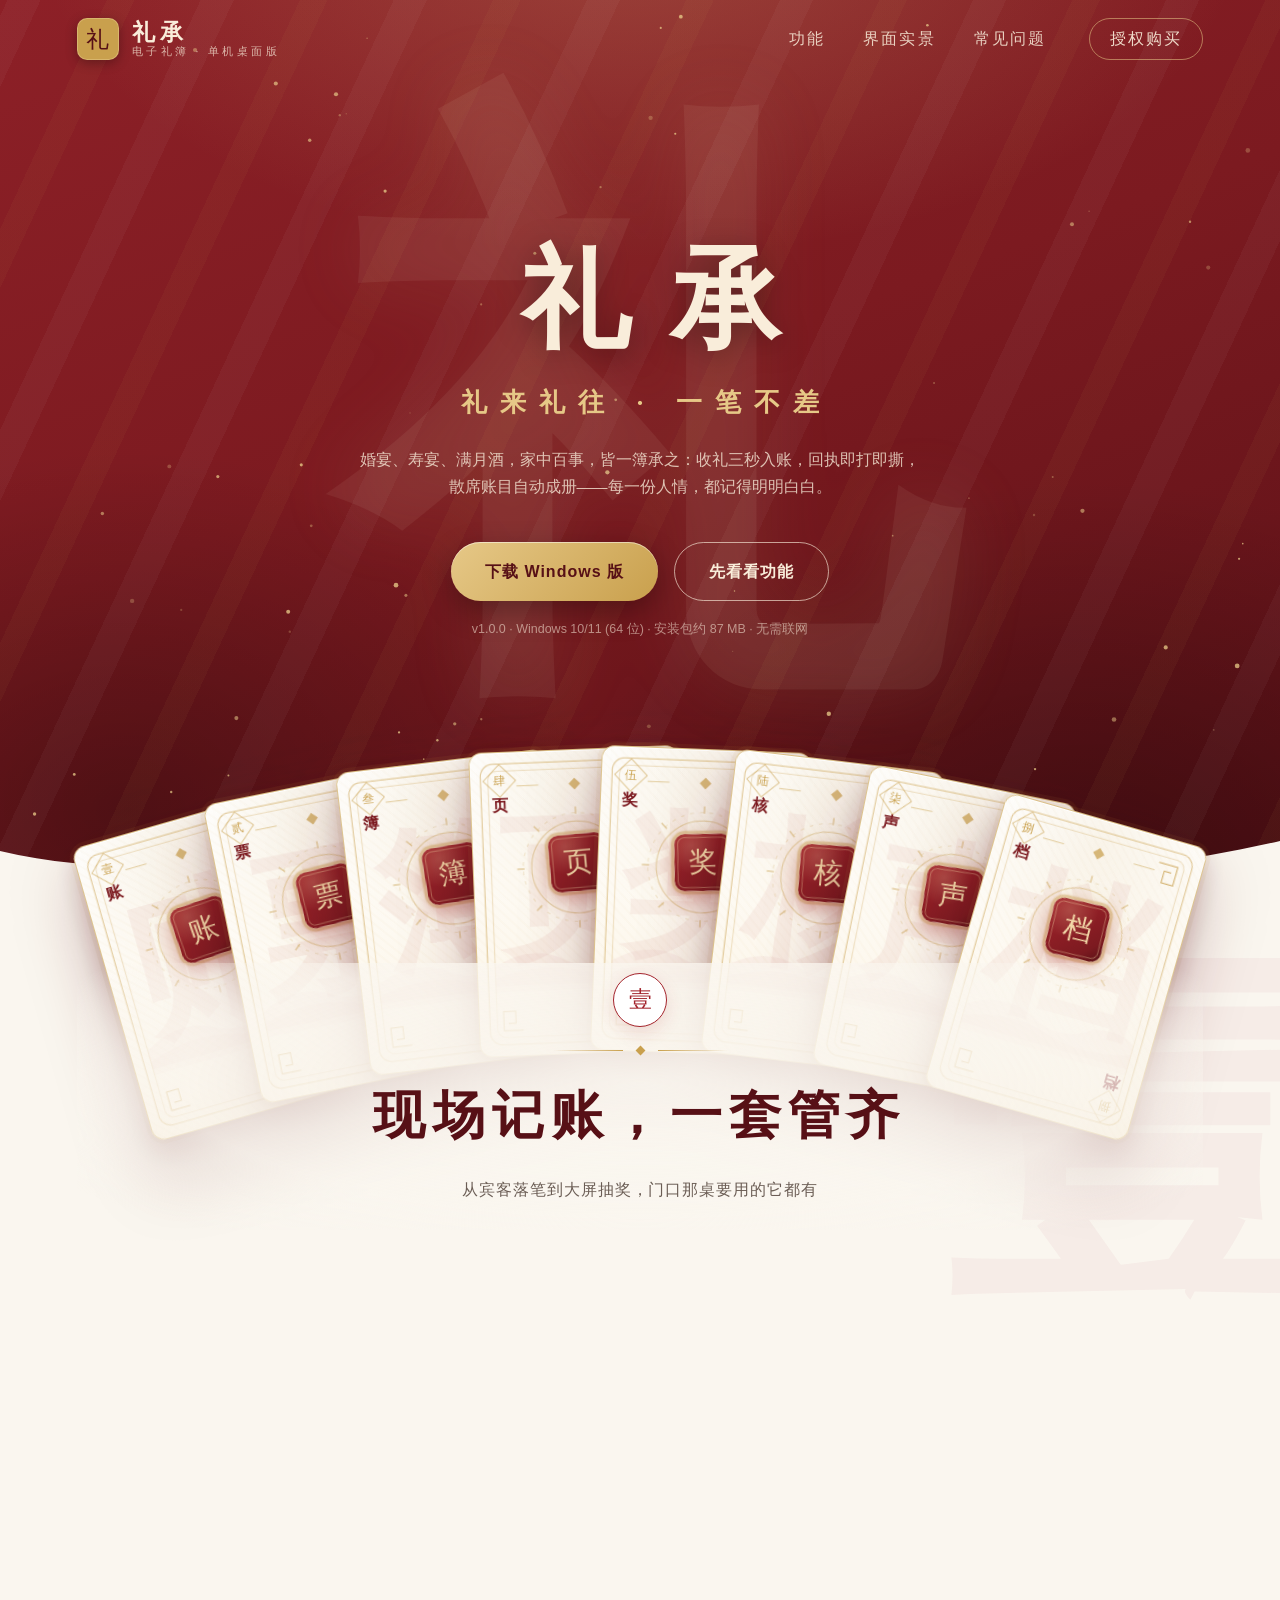
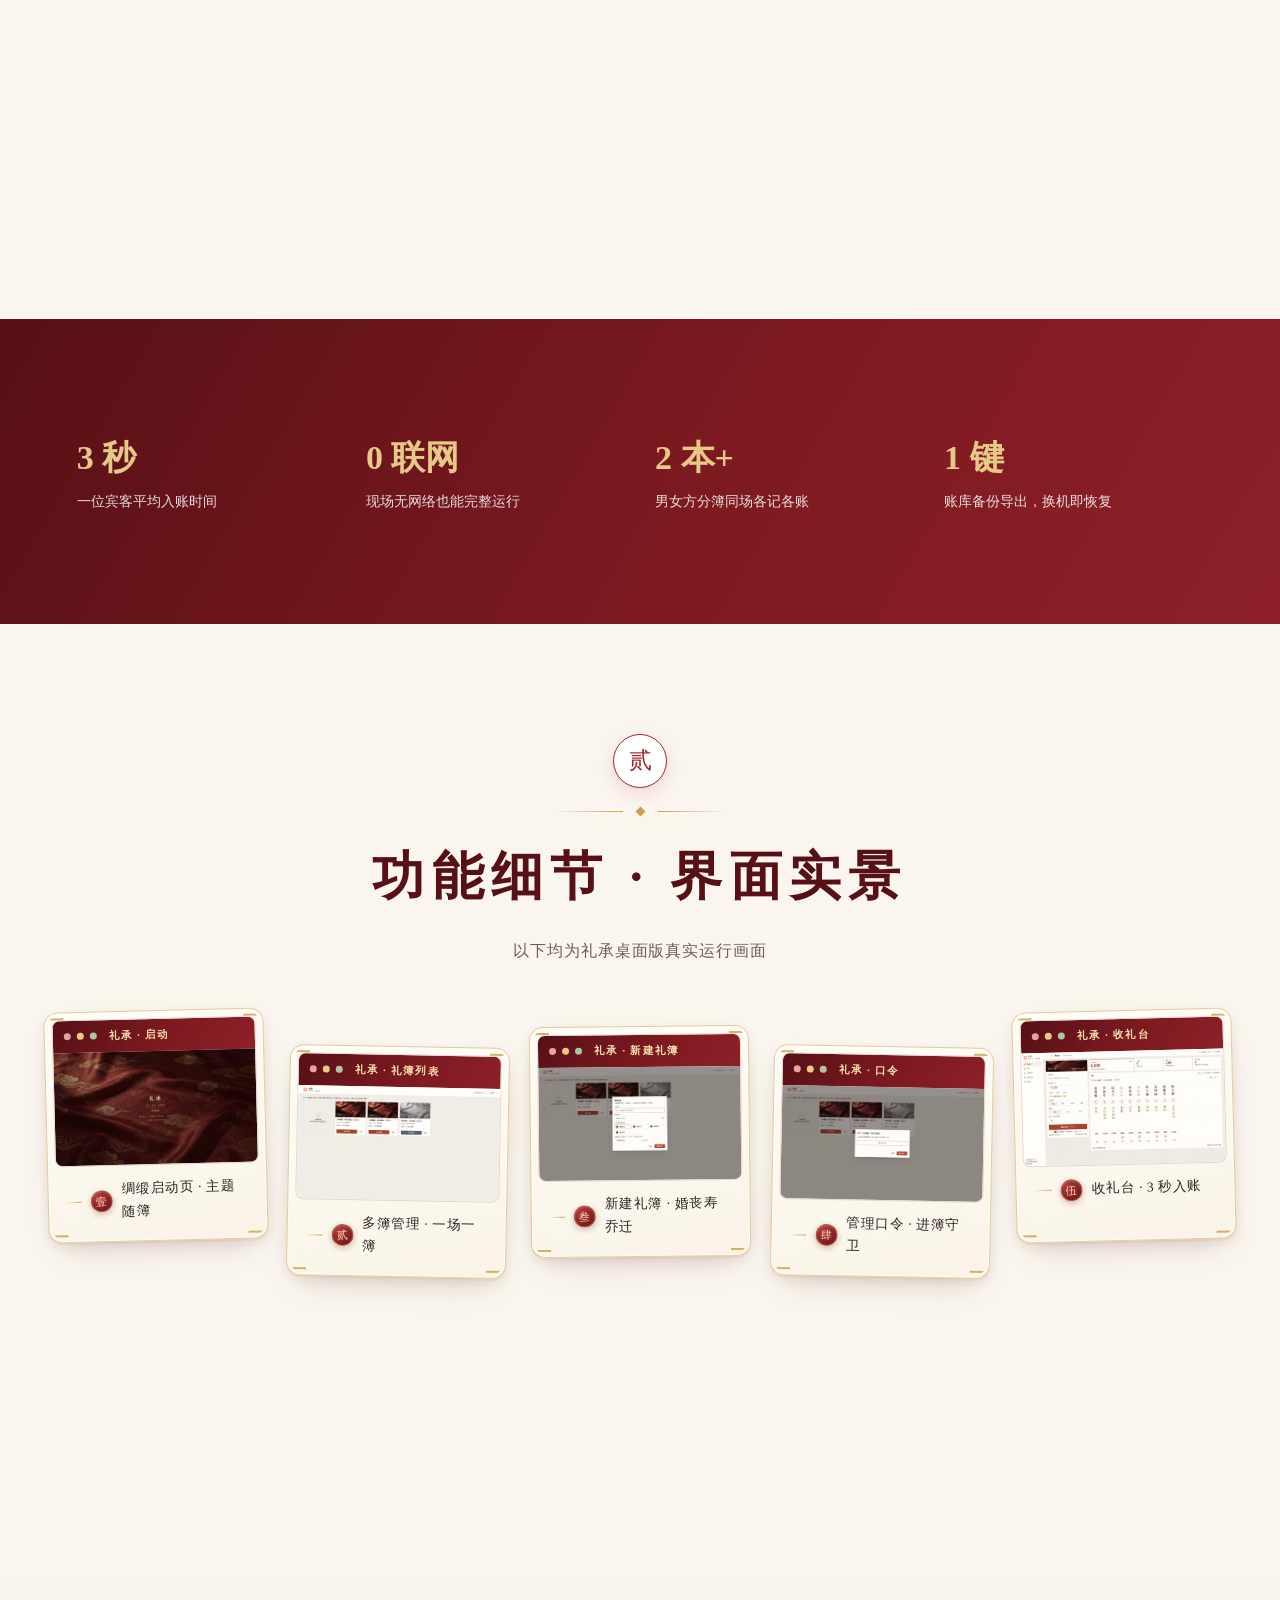
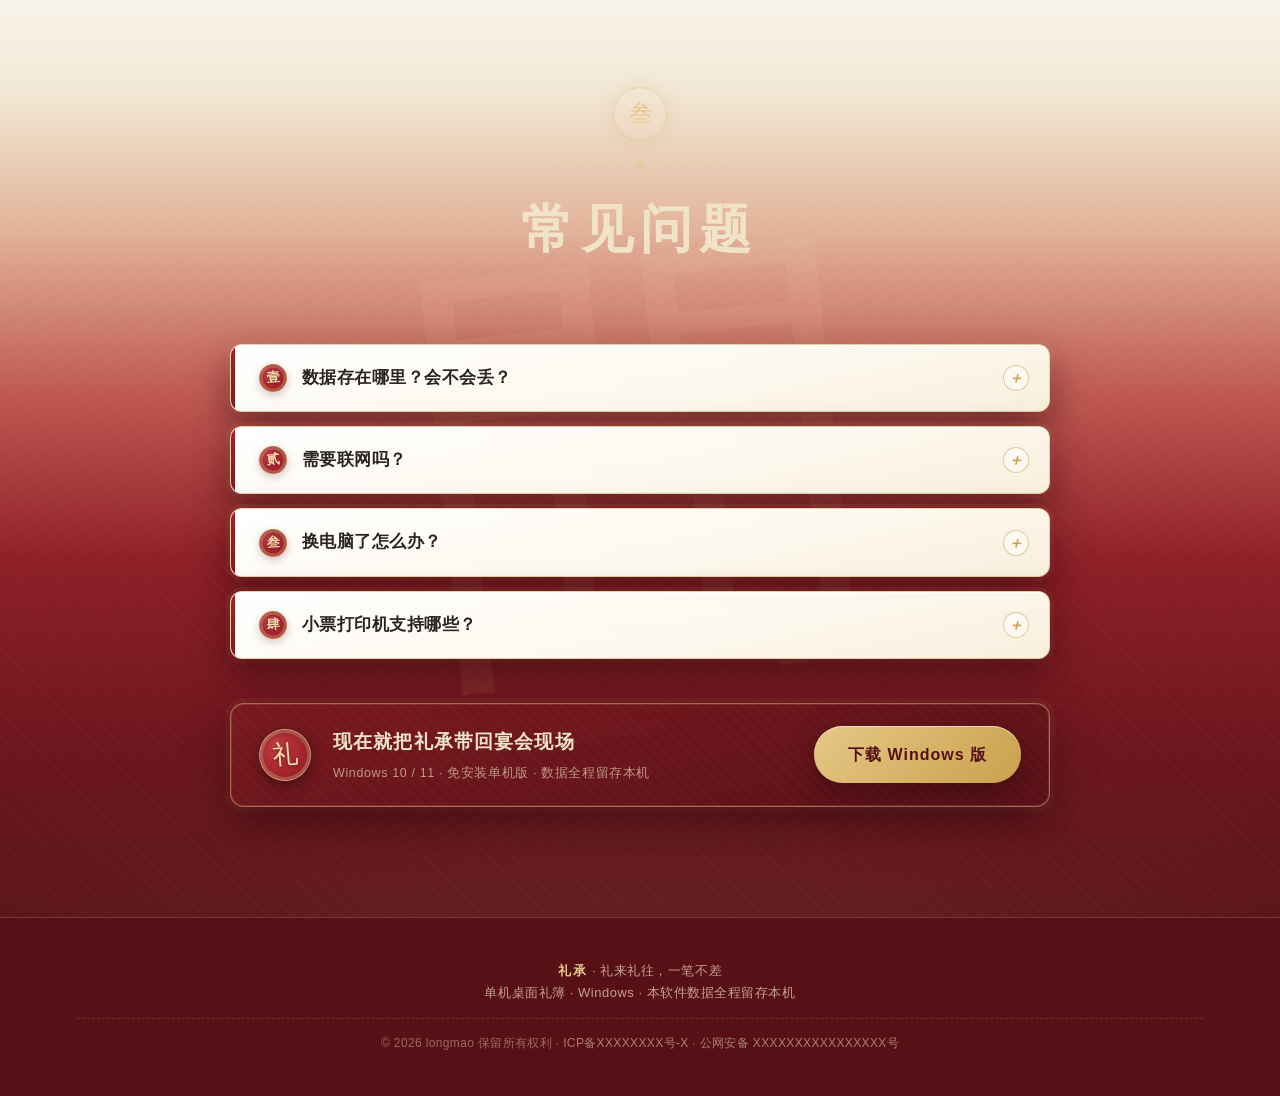
==== index.html @ 14af6bd0 "网站首页：产品介绍、功能特色、界面实景、常见问题" ====
<!DOCTYPE html>
<html lang="zh-CN">
<head>
<meta charset="UTF-8">
<meta name="viewport" content="width=device-width, initial-scale=1.0">
<title>礼承 · 单机桌面电子礼簿_礼金记账软件 — 礼来礼往，一笔不差</title>
<meta name="description" content="礼承：面向婚宴、寿宴、满月酒等各类酒席家事的人情礼金记账桌面软件，家中百事皆可一簿承之。单机运行、数据存本机 SQLite，收礼台 3 秒快速入账、自动打印热敏回执、抽奖大屏、多礼簿管理，现场无网络照常使用。">
<meta name="keywords" content="电子礼簿,礼金记账软件,婚礼记账,收礼台,人情记账,婚宴礼簿,单机版礼簿,礼承">
<meta name="robots" content="index, follow">
<meta name="author" content="礼承">
<link rel="canonical" href="https://longsmao.github.io/">
<meta name="theme-color" content="#a3232b">
<link rel="icon" href="data:image/svg+xml,%3Csvg xmlns='http://www.w3.org/2000/svg' viewBox='0 0 32 32'%3E%3Crect width='32' height='32' rx='7' fill='%23a3232b'/%3E%3Ctext x='16' y='22' font-size='18' text-anchor='middle' fill='%23fff' font-family='serif'%3E礼%3C/text%3E%3C/svg%3E">
<!-- Open Graph -->
<meta property="og:type" content="website">
<meta property="og:site_name" content="礼承">
<meta property="og:locale" content="zh_CN">
<meta property="og:title" content="礼承 · 单机桌面电子礼簿 — 礼来礼往，一笔不差">
<meta property="og:description" content="婚宴、寿宴、满月酒，家中百事皆可用的人情礼金记账桌面软件：3 秒入账、热敏回执即打即撕、抽奖大屏，数据全程留存本机。">
<meta property="og:url" content="https://longsmao.github.io/">
<meta property="og:image" content="https://longsmao.github.io/images/fx.png">
<!-- Twitter Card -->
<meta name="twitter:card" content="summary_large_image">
<meta name="twitter:title" content="礼承 · 单机桌面电子礼簿">
<meta name="twitter:description" content="人情礼金记账桌面软件：3 秒入账、回执即打即撕、抽奖大屏，数据留存本机。">
<meta name="twitter:image" content="https://longsmao.github.io/images/fx.png">
<script type="application/ld+json">
{
  "@context": "https://schema.org",
  "@type": "SoftwareApplication",
  "name": "礼承",
  "alternateName": "礼承电子礼簿",
  "image": "https://longsmao.github.io/images/fx.png",
  "description": "面向婚宴、寿宴、满月酒及家中百事的人情礼金记账单机桌面软件，收礼台快速入账、自动打印回执、抽奖大屏，数据留存本机。",
  "operatingSystem": "Windows 10, Windows 11 (64-bit)",
  "applicationCategory": "BusinessApplication",
  "softwareVersion": "1.0.0",
  "url": "https://longsmao.github.io/",
  "downloadUrl": "https://github.com/longsmao/longsmao.github.io/releases/download/v1.0.0/licheng-setup-1.0.0.exe",
  "offers": { "@type": "Offer", "price": "29.9", "priceCurrency": "CNY", "description": "一机一码永久授权" }
}
</script>
<script type="application/ld+json">
{
  "@context": "https://schema.org",
  "@type": "FAQPage",
  "mainEntity": [
    { "@type": "Question", "name": "数据存在哪里？会不会丢？", "acceptedAnswer": { "@type": "Answer", "text": "账库是安装目录下的 licheng.db 文件，设置页可一键备份到 backups/ 目录；把整个目录拷走即完成迁移。" } },
    { "@type": "Question", "name": "礼承需要联网吗？", "acceptedAnswer": { "@type": "Answer", "text": "不需要。所有功能（含语音播报）均在本机完成，宴会现场无网络照常使用。" } },
    { "@type": "Question", "name": "换电脑了怎么办？", "acceptedAnswer": { "@type": "Answer", "text": "授权与本机硬件绑定，一机一码，不支持换机使用。换机需重新授权：把新机器码发给客服重新签发激活码，账库文件拷过去即可继续使用。" } },
    { "@type": "Question", "name": "小票打印机支持哪些？", "acceptedAnswer": { "@type": "Answer", "text": "常见 58mm / 80mm 热敏小票机，Windows 驱动识别后即可在设置里配置纸宽与打印份数。" } }
  ]
}
</script>
<link rel="stylesheet" href="css/index.css">
</head>
<body>

<header>
  <div class="brand"><span class="seal serif">礼</span><div class="btxt"><b class="serif">礼承</b><small>电子礼簿 · 单机桌面版</small></div></div>
  <nav>
    <a href="#features">功能</a>
    <a href="#gallery">界面实景</a>
    <a href="#faq">常见问题</a>
    <a class="buy" href="buy.html">授权购买</a>
  </nav>
</header>

<section class="hero" id="hero">
  <div class="silk"></div>
  <canvas id="ptx"></canvas>
  <div class="wm" id="wm">礼</div>
  <svg class="ribbon r1" viewBox="0 0 400 120" fill="none"><path d="M0 70 C80 10 160 110 240 50 S380 20 400 60" stroke="url(#g1)" stroke-width="26" stroke-linecap="round" opacity=".35"/><defs><linearGradient id="g1" x1="0" y1="0" x2="400" y2="0"><stop stop-color="#e6c887" stop-opacity="0"/><stop offset=".5" stop-color="#e6c887"/><stop offset="1" stop-color="#e6c887" stop-opacity="0"/></linearGradient></defs></svg>
  <svg class="ribbon r2" viewBox="0 0 400 120" fill="none"><path d="M0 50 C90 110 170 10 260 70 S370 100 400 40" stroke="url(#g2)" stroke-width="20" stroke-linecap="round" opacity=".3"/><defs><linearGradient id="g2" x1="0" y1="0" x2="400" y2="0"><stop stop-color="#f9edda" stop-opacity="0"/><stop offset=".5" stop-color="#f9edda"/><stop offset="1" stop-color="#f9edda" stop-opacity="0"/></linearGradient></defs></svg>

  <h1 class="serif" id="bigtitle">礼承</h1>
  <div class="sub serif">礼来礼往 · 一笔不差</div>
  <p class="desc">婚宴、寿宴、满月酒，家中百事，皆一簿承之：收礼三秒入账，回执即打即撕，散席账目自动成册——每一份人情，都记得明明白白。</p>
  <div class="cta">
    <a class="btn btn-main" href="https://github.com/longsmao/longsmao.github.io/releases/download/v1.0.0/licheng-setup-1.0.0.exe">下载 Windows 版</a>
    <a class="btn btn-ghost" href="#features">先看看功能</a>
  </div>
  <div class="meta">v1.0.0 · Windows 10/11 (64 位) · 安装包约 87 MB · 无需联网</div>
  <div class="scroll-hint">⌄</div>
  <div class="wave"><svg viewBox="0 0 1440 90" preserveAspectRatio="none"><path d="M0 40 C240 90 480 0 720 35 S1200 80 1440 30 L1440 90 L0 90 Z" fill="#faf6ef"/></svg></div>
</section>

<!-- 卡牌装饰图案库：回纹角花 / 印章金环 / 墨痕山丘 / 祥云饰线 -->
<svg width="0" height="0" style="position:absolute" aria-hidden="true">
  <symbol id="cardArt" viewBox="0 0 172 249">
    <g fill="none" stroke="#c9a04d" stroke-width="1">
      <rect x="8.5" y="8.5" width="155" height="232" rx="10" opacity=".5"/>
      <rect x="14.5" y="14.5" width="143" height="220" rx="7" opacity=".26"/>
      <!-- 角花只放右上/左下，与左上/右下的牌角标错位呼应 -->
      <path d="M136 20 H152 V36 H142 V26 H148" opacity=".7"/>
      <path d="M36 229 H20 V213 H30 V223 H24" opacity=".7"/>
      <path d="M56 27 H38 M116 27 H134" opacity=".4"/>
      <circle cx="86" cy="96" r="45" opacity=".2" stroke-dasharray="3 5"/>
      <circle cx="86" cy="96" r="38" opacity=".38"/>
      <g stroke-width="1.2" opacity=".48">
        <path d="M86 46 v6 M86 140 v6 M36 96 h6 M130 96 h6"/>
        <path d="M51 61 l4.5 4.5 M121 61 l-4.5 4.5 M51 131 l4.5 -4.5 M121 131 l-4.5 -4.5"/>
      </g>
    </g>
    <rect x="82.6" y="23.6" width="6.8" height="6.8" transform="rotate(45 86 27)" fill="#c9a04d" opacity=".72"/>
    <path d="M14.5 176 Q45 158 72 172 T122 168 Q145 162 157.5 172 L157.5 192 L14.5 192 Z" fill="#a3232b" opacity=".045"/>
    <path d="M14.5 186 Q52 172 86 182 T157.5 180 L157.5 197 L14.5 197 Z" fill="#a3232b" opacity=".035"/>
  </symbol>
</svg>

<section id="features">
<div class="scatter-scene" id="scatterScene" aria-hidden="true">
  <div class="sc-card"><span class="sc-pip tl"><i>壹</i><b>账</b></span><span class="sc-pip br"><i>壹</i><b>账</b></span><span class="sc-gh">账</span><svg class="sc-art" viewBox="0 0 172 249" preserveAspectRatio="xMidYMid meet"><use href="#cardArt"/></svg><div class="sc-ic">账</div><div class="sc-tt">收礼台 · 快速入账</div><div class="sc-ds">宾客姓名电话一点即录，3 秒一位</div></div>
  <div class="sc-card"><span class="sc-pip tl"><i>贰</i><b>票</b></span><span class="sc-pip br"><i>贰</i><b>票</b></span><span class="sc-gh">票</span><svg class="sc-art" viewBox="0 0 172 249" preserveAspectRatio="xMidYMid meet"><use href="#cardArt"/></svg><div class="sc-ic">票</div><div class="sc-tt">回执即打即撕</div><div class="sc-ds">连打连撕热敏回执，当场给票</div></div>
  <div class="sc-card"><span class="sc-pip tl"><i>叁</i><b>簿</b></span><span class="sc-pip br"><i>叁</i><b>簿</b></span><span class="sc-gh">簿</span><svg class="sc-art" viewBox="0 0 172 249" preserveAspectRatio="xMidYMid meet"><use href="#cardArt"/></svg><div class="sc-ic">簿</div><div class="sc-tt">多礼簿管理</div><div class="sc-ds">婚丧寿乔迁多场同办，分簿分账</div></div>
  <div class="sc-card"><span class="sc-pip tl"><i>肆</i><b>页</b></span><span class="sc-pip br"><i>肆</i><b>页</b></span><span class="sc-gh">页</span><svg class="sc-art" viewBox="0 0 172 249" preserveAspectRatio="xMidYMid meet"><use href="#cardArt"/></svg><div class="sc-ic">页</div><div class="sc-tt">礼簿账页</div><div class="sc-ds">竖排名帖式账页，红冲作废可查</div></div>
  <div class="sc-card"><span class="sc-pip tl"><i>伍</i><b>奖</b></span><span class="sc-pip br"><i>伍</i><b>奖</b></span><span class="sc-gh">奖</span><svg class="sc-art" viewBox="0 0 172 249" preserveAspectRatio="xMidYMid meet"><use href="#cardArt"/></svg><div class="sc-ic">奖</div><div class="sc-tt">抽奖大屏</div><div class="sc-ds">滚动开奖投给宾客，名单留档</div></div>
  <div class="sc-card"><span class="sc-pip tl"><i>陆</i><b>核</b></span><span class="sc-pip br"><i>陆</i><b>核</b></span><span class="sc-gh">核</span><svg class="sc-art" viewBox="0 0 172 249" preserveAspectRatio="xMidYMid meet"><use href="#cardArt"/></svg><div class="sc-ic">核</div><div class="sc-tt">分析统计</div><div class="sc-ds">总额笔数渠道归属，事后对账不慌</div></div>
  <div class="sc-card"><span class="sc-pip tl"><i>柒</i><b>声</b></span><span class="sc-pip br"><i>柒</i><b>声</b></span><span class="sc-gh">声</span><svg class="sc-art" viewBox="0 0 172 249" preserveAspectRatio="xMidYMid meet"><use href="#cardArt"/></svg><div class="sc-ic">声</div><div class="sc-tt">入账语音播报</div><div class="sc-ds">每笔自动报账，嘈杂现场能核账</div></div>
  <div class="sc-card"><span class="sc-pip tl"><i>捌</i><b>档</b></span><span class="sc-pip br"><i>捌</i><b>档</b></span><span class="sc-gh">档</span><svg class="sc-art" viewBox="0 0 172 249" preserveAspectRatio="xMidYMid meet"><use href="#cardArt"/></svg><div class="sc-ic">档</div><div class="sc-tt">数据在本机</div><div class="sc-ds">本地账库，一键备份</div></div>
</div>

  <div class="sec-head reveal">
    <div class="no">壹</div>
    <div class="orn"><i></i></div>
    <h2 class="serif">现场记账，一套管齐</h2>
    <p>从宾客落笔到大屏抽奖，门口那桌要用的它都有</p>
  </div>
  <div class="fgrid">
    <div class="fcard reveal"><span class="no">壹</span><div class="ic">账</div><h3>收礼台 · 快速入账</h3><p>姓名拼音首字母检索、金额快捷档、大写金额实时生成，回车即入账，重复礼金自动提醒。</p></div>
    <div class="fcard reveal"><span class="no">贰</span><div class="ic">票</div><h3>回执即打即撕</h3><p>入账自动连打小票回执，58/80mm 热敏小票机即插即用，份数与字段可配。</p></div>
    <div class="fcard reveal"><span class="no">叁</span><div class="ic">簿</div><h3>多礼簿管理</h3><p>男方女方分开记账、流水号前缀独立，每本礼簿自带管理密码与绸缎主题。</p></div>
    <div class="fcard reveal"><span class="no">肆</span><div class="ic">页</div><h3>礼簿账页</h3><p>竖排名帖式账页、红冲作废、退礼标注、按页栏数自适应不同屏幕。</p></div>
    <div class="fcard reveal"><span class="no">伍</span><div class="ic">奖</div><h3>抽奖大屏</h3><p>奖品池、中奖名单、滚动开奖一体，现场大屏直接投给宾客看。</p></div>
    <div class="fcard reveal"><span class="no">陆</span><div class="ic">核</div><h3>分析统计</h3><p>礼金总额、笔数、渠道占比、双方归属一目了然，事后对账不慌。</p></div>
    <div class="fcard reveal"><span class="no">柒</span><div class="ic">声</div><h3>入账语音播报</h3><p>每收一笔自动播报「××送礼××元」，嘈杂现场也能核账，可随时关闭。</p></div>
    <div class="fcard reveal"><span class="no">捌</span><div class="ic">档</div><h3>数据在本机</h3><p>本地账库随程序目录存放，一键备份；锁屏绸缎界面防误碰。</p></div>
  </div>

</section>

<section id="details" class="strip">
  <div class="wrap">
    <div class="reveal"><div class="num serif">3 秒</div><div class="lbl">一位宾客平均入账时间</div></div>
    <div class="reveal"><div class="num serif">0 联网</div><div class="lbl">现场无网络也能完整运行</div></div>
    <div class="reveal"><div class="num serif">2 本+</div><div class="lbl">男女方分簿同场各记各账</div></div>
    <div class="reveal"><div class="num serif">1 键</div><div class="lbl">账库备份导出，换机即恢复</div></div>
  </div>
</section>

<section id="gallery">
  <div class="sec-head reveal">
    <div class="no">贰</div>
    <div class="orn"><i></i></div>
    <h2 class="serif">功能细节 · 界面实景</h2>
    <p>以下均为礼承桌面版真实运行画面</p>
  </div>
  <div class="shots">
    <div class="srow">
      <figure class="shot reveal"><div class="win"><span class="bar"><i></i><i></i><i></i><b>礼承 · 启动</b></span><img src="images/01-splash.webp" loading="lazy" alt="启动页"></div><figcaption><em>壹</em>绸缎启动页 · 主题随簿</figcaption></figure>
      <figure class="shot reveal"><div class="win"><span class="bar"><i></i><i></i><i></i><b>礼承 · 礼簿列表</b></span><img src="images/02-home.webp" loading="lazy" alt="礼簿列表"></div><figcaption><em>贰</em>多簿管理 · 一场一簿</figcaption></figure>
      <figure class="shot reveal"><div class="win"><span class="bar"><i></i><i></i><i></i><b>礼承 · 新建礼簿</b></span><img src="images/03-book-modal.png" loading="lazy" alt="新建礼簿"></div><figcaption><em>叁</em>新建礼簿 · 婚丧寿乔迁</figcaption></figure>
      <figure class="shot reveal"><div class="win"><span class="bar"><i></i><i></i><i></i><b>礼承 · 口令</b></span><img src="images/04-enter-password.png" loading="lazy" alt="管理口令"></div><figcaption><em>肆</em>管理口令 · 进簿守卫</figcaption></figure>
      <figure class="shot reveal"><div class="win"><span class="bar"><i></i><i></i><i></i><b>礼承 · 收礼台</b></span><img src="images/05-desk.png" loading="lazy" alt="收礼台"></div><figcaption><em>伍</em>收礼台 · 3 秒入账</figcaption></figure>
    </div>
    <div class="srow">
      <figure class="shot reveal"><div class="win"><span class="bar"><i></i><i></i><i></i><b>礼承 · 礼簿</b></span><img src="images/06-ledger.png" loading="lazy" alt="礼簿账页"></div><figcaption><em>陆</em>账页 · 竖排名帖式</figcaption></figure>
      <figure class="shot reveal"><div class="win"><span class="bar"><i></i><i></i><i></i><b>礼承 · 作废留痕</b></span><img src="images/07-void.png" loading="lazy" alt="红冲作废"></div><figcaption><em>柒</em>红冲作废 · 退礼标注</figcaption></figure>
      <figure class="shot reveal"><div class="win"><span class="bar"><i></i><i></i><i></i><b>礼承 · 分析统计</b></span><img src="images/08-stats.png" loading="lazy" alt="分析统计"></div><figcaption><em>捌</em>分析统计 · 事后对账</figcaption></figure>
      <figure class="shot reveal"><div class="win"><span class="bar"><i></i><i></i><i></i><b>礼承 · 抽奖大屏</b></span><img src="images/11-lottery.webp" loading="lazy" alt="抽奖大屏"></div><figcaption><em>玖</em>抽奖大屏 · 滚动开奖</figcaption></figure>
    </div>
  </div>
</section>

<section id="faq">
  <div class="sec-head reveal">
    <div class="no">叁</div>
    <div class="orn"><i></i></div>
    <h2 class="serif">常见问题</h2>
  </div>
  <div class="faq reveal">
    <details><summary><span class="qno">壹</span>数据存在哪里？会不会丢？<i class="fold"></i></summary><p>账库是安装目录下的 licheng.db 文件，设置页可一键备份到 backups/ 目录；把整个目录拷走即完成迁移。</p></details>
    <details><summary><span class="qno">贰</span>需要联网吗？<i class="fold"></i></summary><p>不需要。所有功能（含语音播报）均在本机完成，宴会现场无网络照常使用。</p></details>
    <details><summary><span class="qno">叁</span>换电脑了怎么办？<i class="fold"></i></summary><p>授权与本机硬件绑定，一机一码，不支持换机使用。换机需重新授权：把新机器码发给客服重新签发激活码，账库文件拷过去即可继续使用。</p></details>
    <details><summary><span class="qno">肆</span>小票打印机支持哪些？<i class="fold"></i></summary><p>常见 58mm / 80mm 热敏小票机，Windows 驱动识别后即可在设置里配置纸宽与打印份数。</p></details>
  </div>
  <!-- 板块底部下载栏 -->
  <div class="faq-dl reveal">
    <span class="fd-seal">礼</span>
    <div class="fd-txt">
      <b class="serif">现在就把礼承带回宴会现场</b>
      <span>Windows 10 / 11 · 免安装单机版 · 数据全程留存本机</span>
    </div>
    <a class="btn btn-main" href="https://github.com/longsmao/longsmao.github.io/releases/download/v1.0.0/licheng-setup-1.0.0.exe">下载 Windows 版</a>
  </div>
</section>

<footer>
  <b class="serif">礼承</b> · 礼来礼往，一笔不差<br>
  单机桌面礼簿 · Windows · 本软件数据全程留存本机
  <div class="beian">
    © 2026 longmao 保留所有权利 ·
    <a href="https://beian.miit.gov.cn/" target="_blank" rel="noopener">ICP备XXXXXXXX号-X</a> ·
    <a href="https://beian.mps.gov.cn/" target="_blank" rel="noopener">公网安备 XXXXXXXXXXXXXXXX号</a>
  </div>
</footer>

<script>
  const io = new IntersectionObserver(es => es.forEach(e => { if (e.isIntersecting) { e.target.classList.add('on'); io.unobserve(e.target); } }), { threshold: .12 });
  document.querySelectorAll('.reveal').forEach(el => io.observe(el));

  // 扇形封面阵：扇形（首屏底部）→ 收拢成横排列表，直接落位为第二屏内容 → 离开功能区才淡出
  (function () {
    const scene = document.getElementById('scatterScene');
    if (!scene) return;
    const cards = Array.from(scene.children);
    const n = cards.length;
    const feat = document.getElementById('features');
    let live = false, geom = [];
    const clamp = v => Math.min(1, Math.max(0, v));
    function layout() {
      live = innerWidth >= 1000 && !matchMedia('(prefers-reduced-motion: reduce)').matches;
      scene.classList.toggle('on', live);
      if (!live) return;
      const W = scene.clientWidth, vh = innerHeight;  // 宽度取容器、高度取视口（区块含礼簿实拍后高于一屏）
      // 八卡实际尺寸一致，扇形与列表同大小（不缩放）
      // 两排顶边以标题区实际底缘为准，绝不被文字遮挡；空间不足则等比缩卡
      const head = feat.querySelector('.sec-head');
      const headB = head.offsetTop + head.offsetHeight;
      let w = Math.round(Math.min(W * .48, vh * .60)), h = Math.round(w * 1.55);
      const avail = vh - headB - vh * .04;
      if (h * 2.05 > avail) { h = Math.floor(avail / 2.05); w = Math.round(h / 1.45); }
      if (w < 210) { w = 210; h = Math.round(w * 1.45); }   // 可读性下限：放不下就加高区块滚动，不再压卡
      const hg = w * .16, vg = h * .05, blk = headB + vh * .02;
      feat.style.minHeight = Math.max(Math.ceil(vh * 1.05), Math.ceil(blk + 2 * h + vg + vh * .05)) + 'px';
      // 规范手牌阵：等距铺开（每张偏移 0.58 卡宽，均匀叠压 42%），旋转 -21°~+21° 等差，左→右一张压一张
      const half = (n - 1) / 2, step = w * .58, rStep = 32 / (n - 1), arc = h * .22;
      geom = cards.map((c, i) => {
        c.style.setProperty('--w', w + 'px');
        c.style.setProperty('--h', h + 'px');
        const t = (i - half) / half;                    // -1..+1 均匀参数
        return {
          fx: W / 2 + (i - half) * step - w / 2,
          fy: -h / 2 + arc * t * t,                     // 扇形骑在区块顶边：上半溢出进首屏、下半不出区块
          r: (i - half) * rStep,
          z: i + 1,
          rx: W / 2 + (i % 4 - 1.5) * (w + hg) - w / 2,// 两排位：上排壹-肆、下排伍-捌
          ry: blk + (i < 4 ? 0 : h + vg)
        };
      });
      apply();
    }
    function apply() {
      if (!live) return;
      const vh = innerHeight, s = scrollY, top = feat.offsetTop;
      // 区块顶边进屏即见半露扇形；第二屏对齐瞬间（top）收拢成两排，之后卡牌随区块一起滚出，绝不越下界
      const p1 = clamp((s - top + vh) / (vh * .9));
      const e1 = p1 * p1 * (3 - 2 * p1);
      scene.style.setProperty('--copy', e1.toFixed(3));
      scene.classList.toggle('listed', e1 > .98);
      cards.forEach((c, i) => {
        const g = geom[i];
        const x = g.fx + (g.rx - g.fx) * e1;
        const y = g.fy + (g.ry - g.fy) * e1;
        c.style.transform = `translate(${x}px, ${y}px) rotate(${(g.r * (1 - e1)).toFixed(2)}deg) translateY(var(--lift, 0px))`;
        c.style.zIndex = g.z;
      });
    }
    let raf = 0;
    addEventListener('scroll', () => { if (!raf) raf = requestAnimationFrame(() => { raf = 0; apply(); }); }, { passive: true });
    let rt; addEventListener('resize', () => { clearTimeout(rt); rt = setTimeout(layout, 150); });
    layout();
  })();

  // 顶栏：滚出首屏后变纸色
  const hero = document.getElementById('hero'), hdr = document.querySelector('header');
  addEventListener('scroll', () => hdr.classList.toggle('scrolled', scrollY > hero.offsetHeight - 70), { passive: true });

  // 标题逐字入场
  const t = document.getElementById('bigtitle');
  t.innerHTML = [...t.textContent].map((c, i) => `<span class="ch" style="animation-delay:${.15 + i * .18}s">${c}</span>`).join('');

  // 金色粒子：缓缓上浮、明灭
  const cv = document.getElementById('ptx'), cx = cv.getContext('2d');
  let W, H, pts = [];
  function fit() {
    W = cv.width = hero.clientWidth; H = cv.height = hero.clientHeight;
    pts = Array.from({ length: 70 }, () => ({
      x: Math.random() * W, y: Math.random() * H, r: .6 + Math.random() * 1.8,
      v: .15 + Math.random() * .45, a: Math.random() * Math.PI * 2, s: .4 + Math.random() * .8
    }));
  }
  fit(); addEventListener('resize', fit);
  (function tick() {
    cx.clearRect(0, 0, W, H);
    for (const p of pts) {
      p.y -= p.v; p.a += .012 * p.s;
      if (p.y < -6) { p.y = H + 6; p.x = Math.random() * W; }
      const al = .25 + .55 * Math.abs(Math.sin(p.a));
      cx.beginPath(); cx.arc(p.x, p.y, p.r, 0, 7);
      cx.fillStyle = `rgba(230, 200, 135, ${al})`; cx.fill();
    }
    requestAnimationFrame(tick);
  })();

  // 鼠标视差：水印与飘带轻移
  const wm = document.getElementById('wm');
  hero.addEventListener('mousemove', e => {
    const dx = (e.clientX / innerWidth - .5), dy = (e.clientY / innerHeight - .5);
    wm.style.marginLeft = dx * 30 + 'px'; wm.style.marginTop = dy * 20 + 'px';
    document.querySelectorAll('.ribbon').forEach((r, i) => {
      r.style.translate = `${dx * (i ? -18 : 14)}px ${dy * (i ? -12 : 10)}px`;
    });
  });
</script>
</body>
</html>
---- css/index.css ----
:root {
    --red: #a3232b;
    --red-deep: #7c1a20;
    --red-dark: #571016;
    --gold: #c9a04d;
    --gold-light: #e6c887;
    --paper: #faf6ef;
    --ink: #2b2320;
    --ink-2: #6b5d55;
    --line: rgba(163, 35, 43, .14);
  }
  * { margin: 0; padding: 0; box-sizing: border-box; }
  html { scroll-behavior: smooth; }
  body {
    font-family: "PingFang SC", "Microsoft YaHei", "Hiragino Sans GB", sans-serif;
    background: var(--paper); color: var(--ink); line-height: 1.7;
    overflow-x: hidden;
  }
  .serif { font-family: "Noto Serif SC", "Songti SC", "SimSun", serif; }

  /* 顶栏 */
  header {
    position: fixed; top: 0; left: 0; right: 0; z-index: 50;
    display: flex; align-items: center; justify-content: space-between;
    padding: 18px 6vw;
    background: transparent; border-bottom: 1px solid transparent;
    transition: background .35s ease, border-color .35s ease, box-shadow .35s ease, padding .35s ease;
  }
  header.scrolled {
    padding: 12px 6vw;
    background: rgba(250, 246, 239, .92); backdrop-filter: blur(14px);
    border-bottom-color: rgba(201,160,77,.4);
    box-shadow: 0 8px 28px rgba(87,16,22,.08);
  }
  header.scrolled nav a:hover { color: var(--red); }
  .brand { display: flex; align-items: center; gap: 13px; color: var(--red); }
  .seal {
    width: 42px; height: 42px; border-radius: 10px; background: var(--red);
    color: #fff; display: grid; place-items: center;
    font-family: "Noto Serif SC", "Songti SC", serif; font-size: 23px;
    border: 1px solid rgba(230,200,135,.55);
    box-shadow: inset 0 0 0 2.5px rgba(255,255,255,.18), 0 4px 14px rgba(163,35,43,.4);
  }
  .btxt { display: flex; flex-direction: column; gap: 2px; }
  .brand b { font-size: 23px; letter-spacing: 5px; font-weight: 700; line-height: 1; }
  .brand small { font-size: 10.5px; letter-spacing: .32em; opacity: .72; line-height: 1; }
  nav { display: flex; align-items: center; }
  nav a {
    position: relative; margin-left: 38px; text-decoration: none; color: var(--ink-2);
    font-family: "Noto Serif SC", "Songti SC", serif; font-size: 15.5px; letter-spacing: .14em;
    padding: 8px 0; transition: color .25s ease;
  }
  nav a:not(.buy)::after { content: ""; position: absolute; left: 50%; bottom: 2px; width: 22px; height: 2px;
    background: var(--gold); transform: translateX(-50%) scaleX(0); transform-origin: center; transition: transform .3s cubic-bezier(.22,.8,.3,1); }
  nav a:not(.buy):hover::after { transform: translateX(-50%) scaleX(1); }
  nav a:hover { color: var(--red); }
  nav .buy {
    color: inherit; margin-left: 42px; padding: 7px 20px; border-radius: 99px;
    border: 1px solid rgba(201,160,77,.55); background: transparent;
    transition: color .25s ease, border-color .25s ease, background .25s ease;
  }
  nav .buy::after { display: none; }
  nav .buy:hover { color: var(--red-dark); border-color: var(--gold); background: rgba(201,160,77,.14); }
  header:not(.scrolled) nav .buy { color: rgba(249,237,218,.9); border-color: rgba(230,200,135,.55); }
  header:not(.scrolled) nav .buy:hover { color: #fff; border-color: var(--gold-light); background: rgba(230,200,135,.16); }
  header:not(.scrolled) .brand { color: #f9edda; }
  header:not(.scrolled) .seal { background: var(--gold); color: var(--red-dark); box-shadow: 0 3px 12px rgba(0,0,0,.3); }
  header:not(.scrolled) nav a { color: rgba(249,237,218,.85); }
  header:not(.scrolled) nav a:hover { color: var(--gold-light); }

  /* Hero：红绸金字沉浸首屏 */
  .hero {
    position: relative; min-height: 100vh; display: flex; flex-direction: column;
    align-items: center; justify-content: center; text-align: center;
    background:
      radial-gradient(1100px 600px at 50% -8%, rgba(230,200,135,.22), transparent 55%),
      radial-gradient(900px 700px at 85% 100%, rgba(0,0,0,.35), transparent 60%),
      radial-gradient(800px 600px at 10% 90%, rgba(0,0,0,.30), transparent 60%),
      linear-gradient(160deg, #8d2027 0%, var(--red-deep) 45%, var(--red-dark) 100%);
    padding: 120px 6vw 140px; overflow: hidden;
  }
  /* 绸缎流光 */
  .hero .silk {
    position: absolute; inset: -40px; pointer-events: none;
    background: repeating-linear-gradient(115deg,
      transparent 0 60px, rgba(255,255,255,.035) 60px 90px,
      transparent 90px 150px, rgba(201,160,77,.05) 150px 175px);
    animation: silkmove 16s linear infinite;
  }
  @keyframes silkmove { to { background-position: 660px 0; } }
  /* 金色粒子 */
  #ptx { position: absolute; inset: 0; pointer-events: none; }
  /* 巨型礼字水印（视差层） */
  .wm {
    position: absolute; left: 50%; top: 46%; transform: translate(-50%, -50%);
    font-family: "Noto Serif SC", "Songti SC", serif; font-weight: 900;
    font-size: min(72vh, 620px); line-height: 1; user-select: none; pointer-events: none;
    color: rgba(255, 240, 210, .06);
    text-shadow: 0 0 80px rgba(230,200,135,.10);
    animation: breathe 9s ease-in-out infinite;
  }
  @keyframes breathe { 50% { transform: translate(-50%, -52%) scale(1.035); } }
  /* 飘带 */
  .ribbon { position: absolute; width: min(58vw, 720px); opacity: .5; pointer-events: none; }
  .ribbon.r1 { left: -140px; top: 12%; animation: floaty 11s ease-in-out infinite; }
  .ribbon.r2 { right: -150px; bottom: 16%; animation: floaty 13s ease-in-out -6s infinite reverse; }
  @keyframes floaty { 50% { transform: translateY(26px) rotate(2deg); } }
  /* 底部波浪过渡到纸色 */
  .wave { position: absolute; left: 0; right: 0; bottom: -1px; line-height: 0; }
  .wave svg { width: 100%; height: 90px; display: block; }

  .hero .tag {
    display: inline-flex; align-items: center; gap: 8px; font-size: 13px; color: var(--gold-light);
    border: 1px solid rgba(230,200,135,.45); background: rgba(0,0,0,.18); padding: 6px 16px; border-radius: 99px;
    backdrop-filter: blur(4px); margin-bottom: 28px; position: relative; z-index: 2;
  }
  .hero h1 {
    font-size: clamp(56px, 9vw, 110px); letter-spacing: .18em; color: #f9edda;
    font-weight: 900; line-height: 1.15; text-indent: .18em; position: relative; z-index: 2;
    text-shadow: 0 6px 30px rgba(0,0,0,.35);
  }
  .hero h1 .ch { display: inline-block; opacity: 0; transform: translateY(46px); filter: blur(6px); animation: rise .8s cubic-bezier(.2,.7,.3,1) forwards; }
  @keyframes rise { to { opacity: 1; transform: none; filter: none; } }
  .hero .sub {
    margin-top: 18px; font-size: clamp(18px, 2.6vw, 26px); color: var(--gold-light);
    letter-spacing: .5em; text-indent: .5em; font-weight: 600; position: relative; z-index: 2;
    opacity: 0; animation: subin 1.2s ease .7s forwards;
  }
  @keyframes subin { from { opacity: 0; letter-spacing: .9em; } to { opacity: 1; letter-spacing: .5em; } }
  .hero .desc { margin-top: 22px; color: rgba(249, 237, 218, .78); font-size: 15.5px; max-width: 560px; position: relative; z-index: 2; opacity: 0; animation: fadeup .9s ease 1.1s forwards; }
  @keyframes fadeup { from { opacity: 0; transform: translateY(18px); } to { opacity: 1; transform: none; } }
  .cta {
    margin-top: 42px; display: flex; gap: 16px; flex-wrap: wrap; justify-content: center;
    position: relative; z-index: 2; opacity: 0; animation: fadeup .9s ease 1.4s forwards;
  }
  .btn {
    display: inline-flex; align-items: center; gap: 10px; text-decoration: none;
    padding: 15px 34px; border-radius: 99px; font-size: 16px; font-weight: 700; letter-spacing: 1px;
    transition: transform .18s ease, box-shadow .18s ease;
  }
  .btn-main {
    color: var(--red-dark); background: linear-gradient(135deg, var(--gold-light) 0%, var(--gold) 100%);
    box-shadow: 0 10px 30px rgba(0,0,0,.30), inset 0 1px 0 rgba(255,255,255,.5);
  }
  .btn-main:hover { transform: translateY(-3px); box-shadow: 0 16px 38px rgba(0,0,0,.36), inset 0 1px 0 rgba(255,255,255,.5); }
  .btn-ghost { color: #f9edda; border: 1.5px solid rgba(249,237,218,.65); background: transparent; }
  .btn-ghost:hover { transform: translateY(-3px); background: rgba(255,255,255,.08); }
  .hero .meta { margin-top: 18px; font-size: 12.5px; color: rgba(249, 237, 218, .55); position: relative; z-index: 2; opacity: 0; animation: fadeup .9s ease 1.6s forwards; }
  .scroll-hint { position: absolute; bottom: 104px; left: 50%; transform: translateX(-50%); color: rgba(230,200,135,.8); font-size: 22px; animation: bob 1.8s infinite; z-index: 2; }
  @keyframes bob { 50% { transform: translate(-50%, 8px); } }

  /* 通用区块 */
  section { padding: 110px 6vw; }
  .sec-head { text-align: center; margin-bottom: 70px; }
  .sec-head .no {
    display: inline-grid; place-items: center; width: 54px; height: 54px; border-radius: 50%;
    border: 1.5px solid var(--red); color: var(--red); font-size: 23px; margin-bottom: 20px;
    font-family: "Noto Serif SC", "Songti SC", serif; background: #fff;
    box-shadow: 0 6px 18px rgba(163,35,43,.14);
  }
  .sec-head .orn { display: flex; align-items: center; justify-content: center; gap: 14px; margin-bottom: 18px; }
  .sec-head .orn::before, .sec-head .orn::after {
    content: ""; width: 70px; height: 1px;
    background: linear-gradient(90deg, transparent, var(--gold));
  }
  .sec-head .orn::after { transform: scaleX(-1); }
  .sec-head .orn i { width: 7px; height: 7px; background: var(--gold); transform: rotate(45deg); }
  .sec-head h2 { font-size: clamp(34px, 5vw, 52px); color: var(--red-dark); margin-top: 4px; letter-spacing: .14em; font-weight: 900; }
  .sec-head p { color: var(--ink-2); margin-top: 16px; font-size: 16px; letter-spacing: .06em; }

  /* 扇形封面阵：仿 pc-scatter-scene 的 fixed 浮层，首屏底部扇形 → 滚动收拢成横排 → 上移淡出 */
  @media (min-width: 1000px) {
    .hero { padding: 13vh 6vw 140px; }
    .hero .scroll-hint { display: none; }
  }
  .scatter-scene {
    position: absolute; inset: 0; z-index: 1;
    pointer-events: none; visibility: hidden;
  }
  .scatter-scene.on { visibility: visible; }
  #features .sec-head { position: relative; z-index: 2; }
  @media (max-width: 999px) { .scatter-scene { display: none; } }
  /* 卡牌面：宣纸底 + 双层描金内框，扑克式对角角标 + 中心印章徽记 */
  .sc-card {
    position: absolute; left: 0; top: 0;
    width: var(--w); height: var(--h);
    background:
      radial-gradient(140% 60% at 50% 122%, rgba(201,160,77,.12), transparent 60%),
      radial-gradient(120% 90% at 50% 8%, rgba(201,160,77,.10), transparent 55%),
      repeating-linear-gradient(45deg, rgba(201,160,77,.028) 0 2px, transparent 2px 7px),
      linear-gradient(168deg, #fff 0%, #fdf8ee 60%, #f8efdd 100%);
    border: 1px solid rgba(201,160,77,.6); border-radius: 13px;
    box-shadow: 0 30px 70px rgba(87,16,22,.34), 0 10px 26px rgba(87,16,22,.22),
                inset 0 1px 0 #fff, 0 0 0 4px rgba(201,160,77,.08);
    display: flex; align-items: center; justify-content: center;
    padding-bottom: calc(var(--h) * .26);   /* 徽记上移，底部留文字区 */
    transform-origin: center center; will-change: transform, opacity;
    transition: box-shadow .3s ease;
  }
  /* 列表态 hover：上浮靠 transform 变量（--lift）叠加在 JS 定位上，不覆盖滚动定位 */
  .scatter-scene.listed .sc-card { pointer-events: auto; transition: box-shadow .3s ease, transform .28s cubic-bezier(.22,.8,.3,1); }
  .scatter-scene.listed .sc-card:hover {
    --lift: -16px; z-index: 99 !important;
    box-shadow: 0 44px 90px rgba(87,16,22,.42), 0 16px 36px rgba(87,16,22,.28),
                inset 0 1px 0 #fff, 0 0 0 4px rgba(201,160,77,.22), 0 0 34px rgba(201,160,77,.25);
  }
  /* SVG 装饰层：回纹框/金环/山丘一次绘成 */
  .sc-card .sc-art {
    position: absolute; inset: 0; width: 100%; height: 100%;
    pointer-events: none;
  }
  /* 大幽灵水印字：印章后的淡墨底纹 */
  .sc-card .sc-gh {
    position: absolute; left: 50%; top: 46%; transform: translate(-50%, -50%);
    font-family: "Noto Serif SC", "Songti SC", serif; font-weight: 900;
    font-size: calc(var(--h) * .52); line-height: 1; color: rgba(163,35,43,.055);
    pointer-events: none; user-select: none;
  }

  .sc-card .sc-ic {
    position: relative;
    width: calc(var(--w) * .27); height: calc(var(--w) * .27);
    border-radius: calc(var(--w) * .05); display: grid; place-items: center;
    background:
      radial-gradient(90% 90% at 30% 20%, rgba(243,217,168,.22), transparent 55%),
      linear-gradient(140deg, var(--red) 0%, var(--red-deep) 78%, var(--red-dark) 100%);
    color: #f3d9a8;
    font-family: "Noto Serif SC", "Songti SC", serif; font-size: calc(var(--w) * .135); transform: rotate(-3deg);
    box-shadow: 0 8px 18px rgba(163,35,43,.35), 0 0 0 3px rgba(201,160,77,.34),
                0 0 0 4px rgba(201,160,77,.14), 0 0 22px rgba(201,160,77,.18);
  }
  .sc-card .sc-ic::before {
    content: ""; position: absolute; inset: 3px; border-radius: 7px;
    border: 1px solid rgba(243,217,168,.38);
  }
  /* 扑克式角标：左上 数字+花色字，右下倒 180° 对称 */
  .sc-card .sc-pip {
    position: absolute; display: flex; flex-direction: column; align-items: center;
    line-height: 1.2; font-family: "Noto Serif SC", "Songti SC", serif; pointer-events: none;
  }
  .sc-card .sc-pip i {
    position: relative; display: grid; place-items: center;
    width: calc(var(--w) * .115); height: calc(var(--w) * .115);
    font-style: normal; font-size: calc(var(--w) * .058); color: var(--gold);
  }
  .sc-card .sc-pip i::before {
    content: ""; position: absolute; inset: 0;
    border: 1px solid rgba(201,160,77,.55); transform: rotate(45deg);
  }
  .sc-card .sc-pip b { font-weight: 600; font-size: calc(var(--w) * .075); color: var(--red-deep); margin-top: calc(var(--w) * .018); }
  .sc-card .sc-pip.tl { top: calc(var(--h) * .052); left: calc(var(--w) * .08); }
  .sc-card .sc-pip.br { bottom: calc(var(--h) * .052); right: calc(var(--w) * .08); transform: rotate(180deg); }
  /* 列表态文字多，隐去右下倒角标避免与描述打架（扇形态保留） */
  .scatter-scene.listed .sc-pip.br { opacity: 0; transition: opacity .3s ease; }
  .sc-card .sc-tt {
    position: absolute; left: calc(var(--w) * .05); right: calc(var(--w) * .05);
    bottom: calc(var(--h) * .31); text-align: center;
    font-size: calc(var(--w) * .088); color: var(--red-dark); letter-spacing: .04em;
    font-family: "Noto Serif SC", "Songti SC", serif;
    opacity: var(--copy, 0);
  }
  .sc-card .sc-tt::before {
    content: ""; display: block; width: calc(var(--w) * .15); height: 1px; margin: 0 auto calc(var(--h) * .028);
    background: linear-gradient(90deg, transparent, var(--gold), transparent);
  }
  .sc-card .sc-ds {
    position: absolute; left: calc(var(--w) * .13); right: calc(var(--w) * .13);
    bottom: calc(var(--h) * .105); text-align: center;
    font-size: calc(var(--w) * .066); line-height: 1.5; color: var(--ink-2);
    opacity: var(--copy, 0);
  }

  /* 桌面端：横排列表落位即第二屏内容，原网格隐藏（窄屏仍用网格承载内容） */
  @media (min-width: 1000px) {
    #features { min-height: 105vh; padding: 7vh 6vw 6vh; }
    #features .fgrid { display: none; }
    /* 标题垫一圈宣纸柔光：卡牌收拢穿过时文字不被叠压糊掉 */
    #features .sec-head {
      max-width: 1280px; margin: 0 auto 0;
      padding: 10px 40px 26px;
      background: radial-gradient(75% 90% at 50% 45%, rgba(250,246,239,.95) 0%, rgba(250,246,239,.75) 55%, rgba(250,246,239,0) 80%);
    }
  }
  /* 功能列表：常规网格 */
  /* 上方允许卡牌溢出（扇形压进首屏底部），下方/横向仍裁切 */
  #features { position: relative; z-index: 5; overflow-x: clip; overflow-y: visible; }
  #features::before {
    content: "壹"; position: absolute; right: -60px; top: 30px; z-index: 0;
    font-family: "Noto Serif SC", "Songti SC", serif; font-weight: 900;
    font-size: 400px; line-height: 1; color: rgba(163,35,43,.045); pointer-events: none;
  }
  .fgrid { display: grid; grid-template-columns: repeat(4, 1fr); gap: 26px; max-width: 1280px; margin: 0 auto; position: relative; z-index: 1; }
  @media (max-width: 1180px) { .fgrid { grid-template-columns: repeat(2, 1fr); } }
  @media (max-width: 620px) { .fgrid { grid-template-columns: 1fr; } }
  .fcard {
    position: relative; overflow: hidden;
    background:
      repeating-linear-gradient(180deg, transparent 0 30px, rgba(163,35,43,.03) 30px 31px),
      linear-gradient(170deg, #fff 0%, #fdf9f1 70%, #faf3e7 100%);
    border: 1px solid var(--line); border-radius: 14px;
    padding: 38px 30px 32px;
    box-shadow: 0 12px 32px rgba(87,16,22,.07);
    transition: transform .28s ease, box-shadow .28s ease, border-color .28s ease;
  }
  .fcard:hover { transform: translateY(-8px); box-shadow: 0 28px 56px rgba(87,16,22,.16); border-color: rgba(201,160,77,.55); }
  .fcard::before {
    content: ""; position: absolute; inset: 7px; z-index: 2; pointer-events: none;
    border: 1px solid rgba(201,160,77,.3); border-radius: 9px;
    transition: border-color .28s ease;
  }
  .fcard::after {
    content: ""; position: absolute; left: 0; top: 22px; bottom: 22px; width: 4px; z-index: 2;
    background: linear-gradient(180deg, var(--red), var(--red-deep));
    border-radius: 0 4px 4px 0; transition: width .28s ease;
  }
  .fcard:hover::before { border-color: rgba(201,160,77,.68); }
  .fcard:hover::after { width: 8px; }
  .fcard .no {
    position: absolute; top: 15px; right: 20px; z-index: 2;
    font-family: "Noto Serif SC", "Songti SC", serif; font-size: 13px;
    color: rgba(201,160,77,.85); letter-spacing: .2em;
  }
  .fcard .ic {
    width: 54px; height: 54px; border-radius: 10px; display: grid; place-items: center;
    background: linear-gradient(140deg, var(--red) 0%, var(--red-deep) 100%); color: #f3d9a8;
    font-family: "Noto Serif SC", "Songti SC", serif; font-size: 25px; margin-bottom: 20px;
    box-shadow: 0 8px 18px rgba(163,35,43,.28);
    transform: rotate(-3deg); transition: transform .28s ease;
  }
  .fcard:hover .ic { transform: rotate(0deg) scale(1.06); }
  .fcard h3 { font-size: 19px; color: var(--red-dark); letter-spacing: .06em; font-family: "Noto Serif SC", "Songti SC", serif; margin-bottom: 10px; }
  .fcard p { font-size: 14px; line-height: 1.9; color: var(--ink-2); }

  /* 细节条 */
  .strip { background: linear-gradient(120deg, var(--red-dark), var(--red-deep) 55%, #8d2027); color: #fff; }
  .strip .wrap { max-width: 1180px; margin: 0 auto; display: grid; grid-template-columns: repeat(auto-fit, minmax(220px, 1fr)); gap: 30px; }
  .strip .num { font-size: 34px; font-weight: 800; color: var(--gold-light); }
  .strip .lbl { font-size: 13.5px; opacity: .85; margin-top: 4px; }

  /* 功能细节：实景截图两排错落 */
  .shots { max-width: 1400px; margin: 0 auto; display: flex; flex-direction: column; }
  .srow { display: flex; gap: 22px; justify-content: center; }
  .srow + .srow { margin-top: -30px; }
  .shot { flex: 0 1 calc((100% - 88px) / 5); min-width: 220px; position: relative; z-index: 1;
    transition: transform .3s ease, box-shadow .3s ease, border-color .3s ease; }
  /* 错落：上下交替偏移 + 微旋转，像摊开的实拍照片（权重压过 .reveal.on） */
  .shots .srow .shot { transform: translateY(var(--dy, 0)) rotate(var(--dr, 0)); }
  .srow .shot:nth-child(odd)  { --dy: -24px; --dr: -1.4deg; }
  .srow .shot:nth-child(even) { --dy: 12px; --dr: 1.1deg; }
  .srow .shot:nth-child(3n)   { --dy: -8px; --dr: -.6deg; }
  /* 精装相框：金双线 + 四角金夹 + 暖纸底纹 */
  .shot { border: 1px solid rgba(201,160,77,.5); border-radius: 14px; padding: 7px;
    background:
      repeating-linear-gradient(45deg, rgba(201,160,77,.028) 0 1px, transparent 1px 8px),
      linear-gradient(168deg, #fffdf7, #faf4e7);
    box-shadow:
      inset 0 0 0 1px rgba(255,255,255,.65),
      0 2px 0 rgba(201,160,77,.14),
      0 16px 34px -14px rgba(87,16,22,.20),
      0 4px 12px rgba(87,16,22,.07); }
  .shot::before { content: ""; position: absolute; inset: 3px; border-radius: 10px; pointer-events: none;
    border-top: 2px solid transparent; border-bottom: 2px solid transparent;
    background:
      linear-gradient(#c9a04d, #c9a04d) left top / 16px 2px no-repeat,
      linear-gradient(#c9a04d, #c9a04d) right top / 16px 2px no-repeat,
      linear-gradient(#c9a04d, #c9a04d) left bottom / 16px 2px no-repeat,
      linear-gradient(#c9a04d, #c9a04d) right bottom / 16px 2px no-repeat;
    opacity: .8; }
  .shots .srow .shot:hover { transform: translateY(calc(var(--dy, 0px) - 12px)) rotate(0deg); z-index: 5;
    border-color: rgba(201,160,77,.85);
    box-shadow:
      inset 0 0 0 1px rgba(255,255,255,.75),
      0 0 0 4px rgba(201,160,77,.10),
      0 30px 56px -16px rgba(87,16,22,.30),
      0 8px 18px rgba(87,16,22,.10); }
  /* 截图内窗：红绸标题栏 */
  .shot .win { border-radius: 8px; overflow: hidden; border: 1px solid rgba(87,16,22,.14);
    box-shadow: 0 1px 0 rgba(255,255,255,.5) inset; }
  .shot .bar { display: flex; align-items: center; gap: 6px; padding: 7px 11px;
    background: linear-gradient(120deg, var(--red-dark), var(--red-deep) 55%, #8d2027); }
  .shot .bar i { width: 7px; height: 7px; border-radius: 50%; background: rgba(245,223,174,.35); }
  .shot .bar i:nth-child(1) { background: #e8a49b; } .shot .bar i:nth-child(2) { background: #ecc887; } .shot .bar i:nth-child(3) { background: #a8c9a0; }
  .shot .bar b { margin-left: 6px; font-size: 10.5px; font-weight: 600; color: #f5dfae; letter-spacing: .12em;
    font-family: "Noto Serif SC", "STZhongsong", serif; }
  .shot img { display: block; width: 100%; aspect-ratio: 16 / 9; object-fit: cover; object-position: top; }
  /* hover：整个窗体（边框+标题栏+图）同步放大 3 倍，悬浮于页面之上 */
  .shot .win { transition: transform .5s cubic-bezier(.22,.8,.3,1); transform-origin: center; }
  .shots .srow .shot:hover .win { transform: scale(3); position: relative; z-index: 80; }
  .shot figcaption { display: flex; align-items: center; gap: 9px; padding: 12px 12px 10px;
    font-family: "Noto Serif SC", "STZhongsong", serif; font-size: 13.5px; color: var(--ink); letter-spacing: .04em; }
  .shot figcaption::before { content: ""; width: 18px; height: 1px; margin-left: -2px;
    background: linear-gradient(90deg, rgba(201,160,77,0), var(--gold)); }
  /* 编号改朱印圆章 */
  .shot figcaption em { font-style: normal; font-size: 11px; color: #f5dfae; flex: none;
    width: 22px; height: 22px; border-radius: 50%; display: grid; place-items: center;
    background: radial-gradient(circle at 35% 30%, #b93a40, var(--red-deep) 70%);
    border: 1px solid rgba(201,160,77,.55); box-shadow: 0 2px 6px rgba(87,16,22,.28), inset 0 1px 2px rgba(255,255,255,.25);
    transform: rotate(-4deg); }
  @media (max-width: 999px) {
    .srow { flex-wrap: wrap; }
    .shot { flex: 0 1 calc((100% - 44px) / 3); min-width: 180px; transform: none !important; }
    .srow + .srow { margin-top: 22px; }
  }
  @media (max-width: 620px) { .shot { flex: 1 1 100%; } }

  /* FAQ：宣纸账页手风琴，金框卡 + 朱印题号 + 红绸签 */
  .faq { max-width: 820px; margin: 0 auto; display: flex; flex-direction: column; gap: 14px; }
  .faq details {
    position: relative; border-radius: 12px; overflow: hidden;
    border: 1px solid rgba(201,160,77,.45);
    background:
      repeating-linear-gradient(0deg, rgba(201,160,77,.02) 0 1px, transparent 1px 28px),
      linear-gradient(168deg, #fff 0%, #fdf8ee 60%, #f8efdd 100%);
    box-shadow: inset 0 1px 0 #fff, 0 10px 26px rgba(87,16,22,.08), 0 0 0 4px rgba(201,160,77,.05);
    transition: border-color .3s ease, box-shadow .3s ease, transform .3s cubic-bezier(.22,.8,.3,1);
  }
  .faq details:hover { border-color: rgba(201,160,77,.8); box-shadow: inset 0 1px 0 #fff, 0 14px 32px rgba(87,16,22,.12), 0 0 0 4px rgba(201,160,77,.1); }
  .faq details[open] { transform: translateY(-2px); border-color: rgba(201,160,77,.85); }
  /* 左侧红绸签 */
  .faq details::before { content: ""; position: absolute; left: 0; top: 0; bottom: 0; width: 4px;
    background: linear-gradient(180deg, var(--red), var(--red-deep)); }
  .faq summary {
    list-style: none; cursor: pointer; user-select: none;
    display: flex; align-items: center; gap: 15px; padding: 19px 20px 19px 28px;
    font-family: "Noto Serif SC", "STZhongsong", serif; font-weight: 700;
    font-size: 16.5px; letter-spacing: .03em; color: var(--ink);
  }
  .faq summary::-webkit-details-marker { display: none; }
  /* 朱印题号 */
  .faq .qno {
    flex: none; width: 28px; height: 28px; border-radius: 50%; display: grid; place-items: center;
    font-size: 13px; color: #f5dfae; transform: rotate(-4deg);
    background: radial-gradient(120% 120% at 30% 25%, #c03a42, var(--red) 55%, var(--red-deep));
    border: 1px solid rgba(201,160,77,.65);
    box-shadow: inset 0 0 0 2.5px rgba(245,223,174,.28), inset 0 2px 5px rgba(0,0,0,.25), 0 3px 8px rgba(87,16,22,.25);
    text-shadow: 0 1px 2px rgba(0,0,0,.3);
  }
  /* 右侧开合饰钮 */
  .faq .fold {
    margin-left: auto; flex: none; width: 26px; height: 26px; border-radius: 50%;
    display: grid; place-items: center; font-size: 15px; color: var(--gold);
    border: 1px solid rgba(201,160,77,.55); background: rgba(255,255,255,.5);
    transition: transform .35s cubic-bezier(.22,.8,.3,1), color .3s ease, background .3s ease;
  }
  .faq .fold::before { content: "＋"; }
  .faq details[open] .fold { transform: rotate(135deg); color: var(--red); background: rgba(201,160,77,.14); }
  /* 答案区：金线起头 + 横格账纸 */
  .faq details p {
    margin: 0 20px 20px 71px; padding: 14px 18px 14px 20px;
    color: var(--ink-2); font-size: 14.5px; line-height: 2;
    border-top: 1px dashed rgba(201,160,77,.5);
    background: linear-gradient(90deg, rgba(201,160,77,.06), transparent 45%);
    border-radius: 0 0 8px 8px;
    animation: faqIn .38s cubic-bezier(.22,.8,.3,1);
  }
  @keyframes faqIn { from { opacity: 0; transform: translateY(-8px); } to { opacity: 1; transform: none; } }
  @media (max-width: 620px) {
    .faq summary { font-size: 15px; padding: 16px 14px 16px 22px; gap: 11px; }
    .faq details p { margin: 0 14px 16px 14px; }
  }

  /* FAQ 板块：首屏同款红绸底，顶缘长缓渐层从宣纸色沉入绛红 */
  #faq {
    position: relative;
    background:
      radial-gradient(130% 55% at 50% 112%, rgba(230,200,135,.12), transparent 60%),
      repeating-linear-gradient(45deg, rgba(255,255,255,.014) 0 2px, transparent 2px 9px),
      linear-gradient(180deg, #faf6ef 0%, #f2e8d5 12%, #e3b79d 26%, #c05a52 44%, #8e1f27 62%, #6d161d 82%, #571016 100%);
  }
  #faq::before {
    content: "問"; position: absolute; left: 50%; top: 52%; transform: translate(-50%, -50%) rotate(-6deg);
    font-family: "Noto Serif SC", "Songti SC", serif; font-size: min(42vw, 460px); line-height: 1;
    color: rgba(245,223,174,.07); pointer-events: none;
  }
  #faq .sec-head h2 { color: #f0e3c8; }
  #faq .sec-head .no { background: transparent; color: #e8c887; border-color: rgba(230,200,135,.65); box-shadow: 0 0 18px rgba(201,160,77,.18); }
  #faq .sec-head .orn i, #faq .sec-head .orn::before, #faq .sec-head .orn::after { background: rgba(230,200,135,.55); }
  #faq .faq details { box-shadow: inset 0 1px 0 #fff, 0 16px 36px rgba(40,6,9,.5), 0 0 0 4px rgba(230,200,135,.06); }
  #faq .faq details:hover, #faq .faq details[open] {
    transform: translateY(-2px);
    box-shadow: inset 0 1px 0 #fff, 0 22px 46px rgba(40,6,9,.6), 0 0 0 4px rgba(230,200,135,.14); }

  /* 下载暂关（备案审核中） */
.btn-off{opacity:.55;cursor:not-allowed;user-select:none}

  .faq-dl {
    max-width: 820px; margin: 44px auto 0; padding: 22px 28px;
    display: flex; align-items: center; gap: 22px;
    border: 1px solid rgba(230,200,135,.5); border-radius: 14px;
    background:
      repeating-linear-gradient(45deg, rgba(255,255,255,.02) 0 2px, transparent 2px 8px),
      linear-gradient(168deg, rgba(124,26,32,.85), rgba(87,16,22,.92));
    box-shadow: inset 0 0 0 1px rgba(230,200,135,.14), 0 18px 40px rgba(40,6,9,.5), 0 0 0 5px rgba(230,200,135,.05);
  }
  .faq-dl .fd-seal {
    flex: none; width: 52px; height: 52px; border-radius: 50%; display: grid; place-items: center;
    font-family: "Noto Serif SC", "Songti SC", serif; font-size: 26px; color: #f5dfae;
    background: radial-gradient(120% 120% at 30% 25%, #c03a42, #a3232b 55%, #7c1a20);
    border: 1px solid rgba(230,200,135,.7); transform: rotate(-5deg);
    box-shadow: inset 0 0 0 3px rgba(245,223,174,.25), inset 0 2px 6px rgba(0,0,0,.35), 0 4px 14px rgba(0,0,0,.4);
    text-shadow: 0 1px 3px rgba(0,0,0,.4);
  }
  .faq-dl .fd-txt { flex: 1; min-width: 0; }
  .faq-dl .fd-txt b { display: block; font-size: 19px; color: #f0e3c8; letter-spacing: .06em; }
  .faq-dl .fd-txt span { display: block; margin-top: 5px; font-size: 12.5px; color: rgba(240,220,190,.65); letter-spacing: .05em; }
  .faq-dl .btn { flex: none; }
  @media (max-width: 620px) {
    .faq-dl { flex-wrap: wrap; padding: 20px; gap: 14px; }
    .faq-dl .fd-txt { flex: 1 1 calc(100% - 74px); }
    .faq-dl .btn { width: 100%; text-align: center; }
  }

  footer { text-align: center; padding: 42px 6vw; font-size: 13px;
    background: #571016; color: rgba(240,215,190,.72); border-top: 1px solid rgba(230,200,135,.22); letter-spacing: .04em; }
  footer b { color: #e8c887; letter-spacing: 2px; }
  footer .beian { margin-top: 14px; padding-top: 14px; font-size: 12px; color: rgba(240,215,190,.45);
    border-top: 1px dashed rgba(230,200,135,.18); letter-spacing: .03em; }
  footer .beian a { color: rgba(240,215,190,.55); text-decoration: none; transition: color .25s ease; }
  footer .beian a:hover { color: #e8c887; }

  .reveal { opacity: 0; transform: translateY(26px); transition: opacity .7s ease, transform .7s ease; }
  .reveal.on { opacity: 1; transform: none; }
  @media (max-width: 640px) { nav a:not(.buy) { display: none; } .brand small { display: none; } }
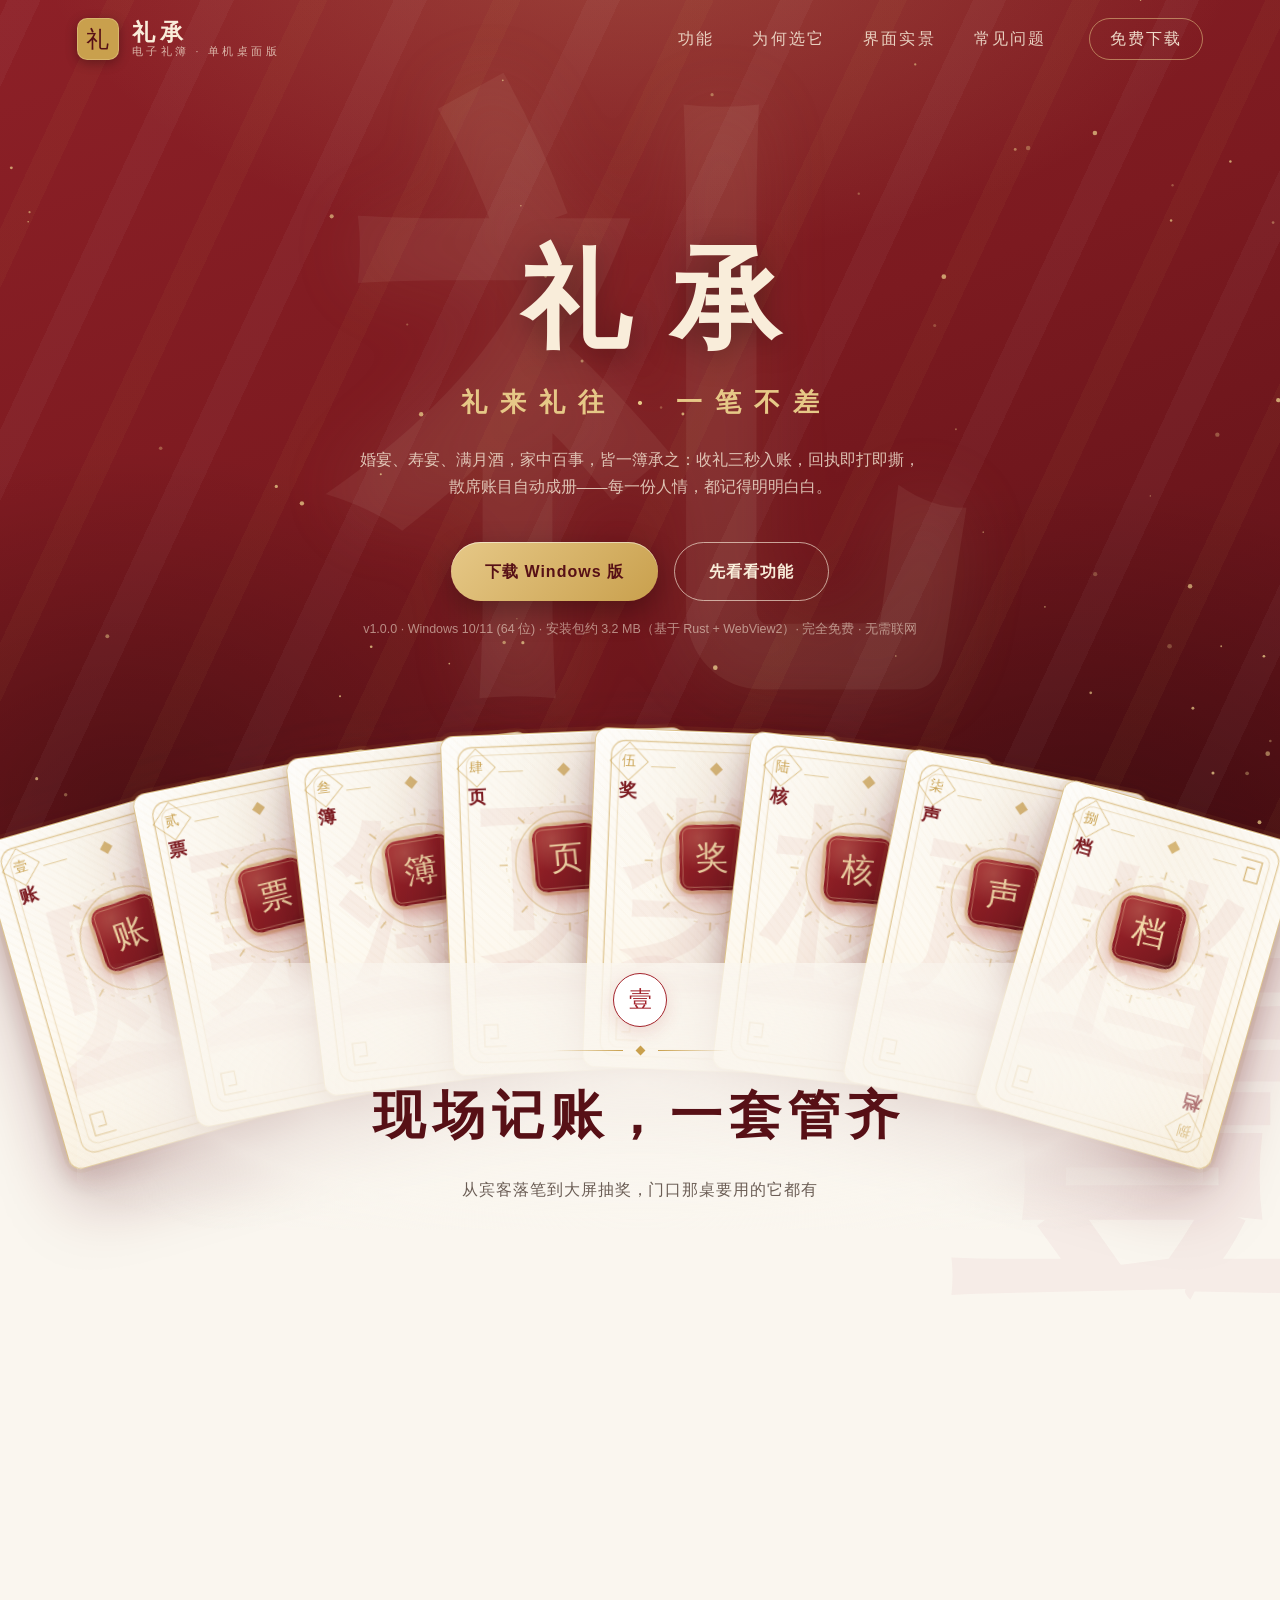
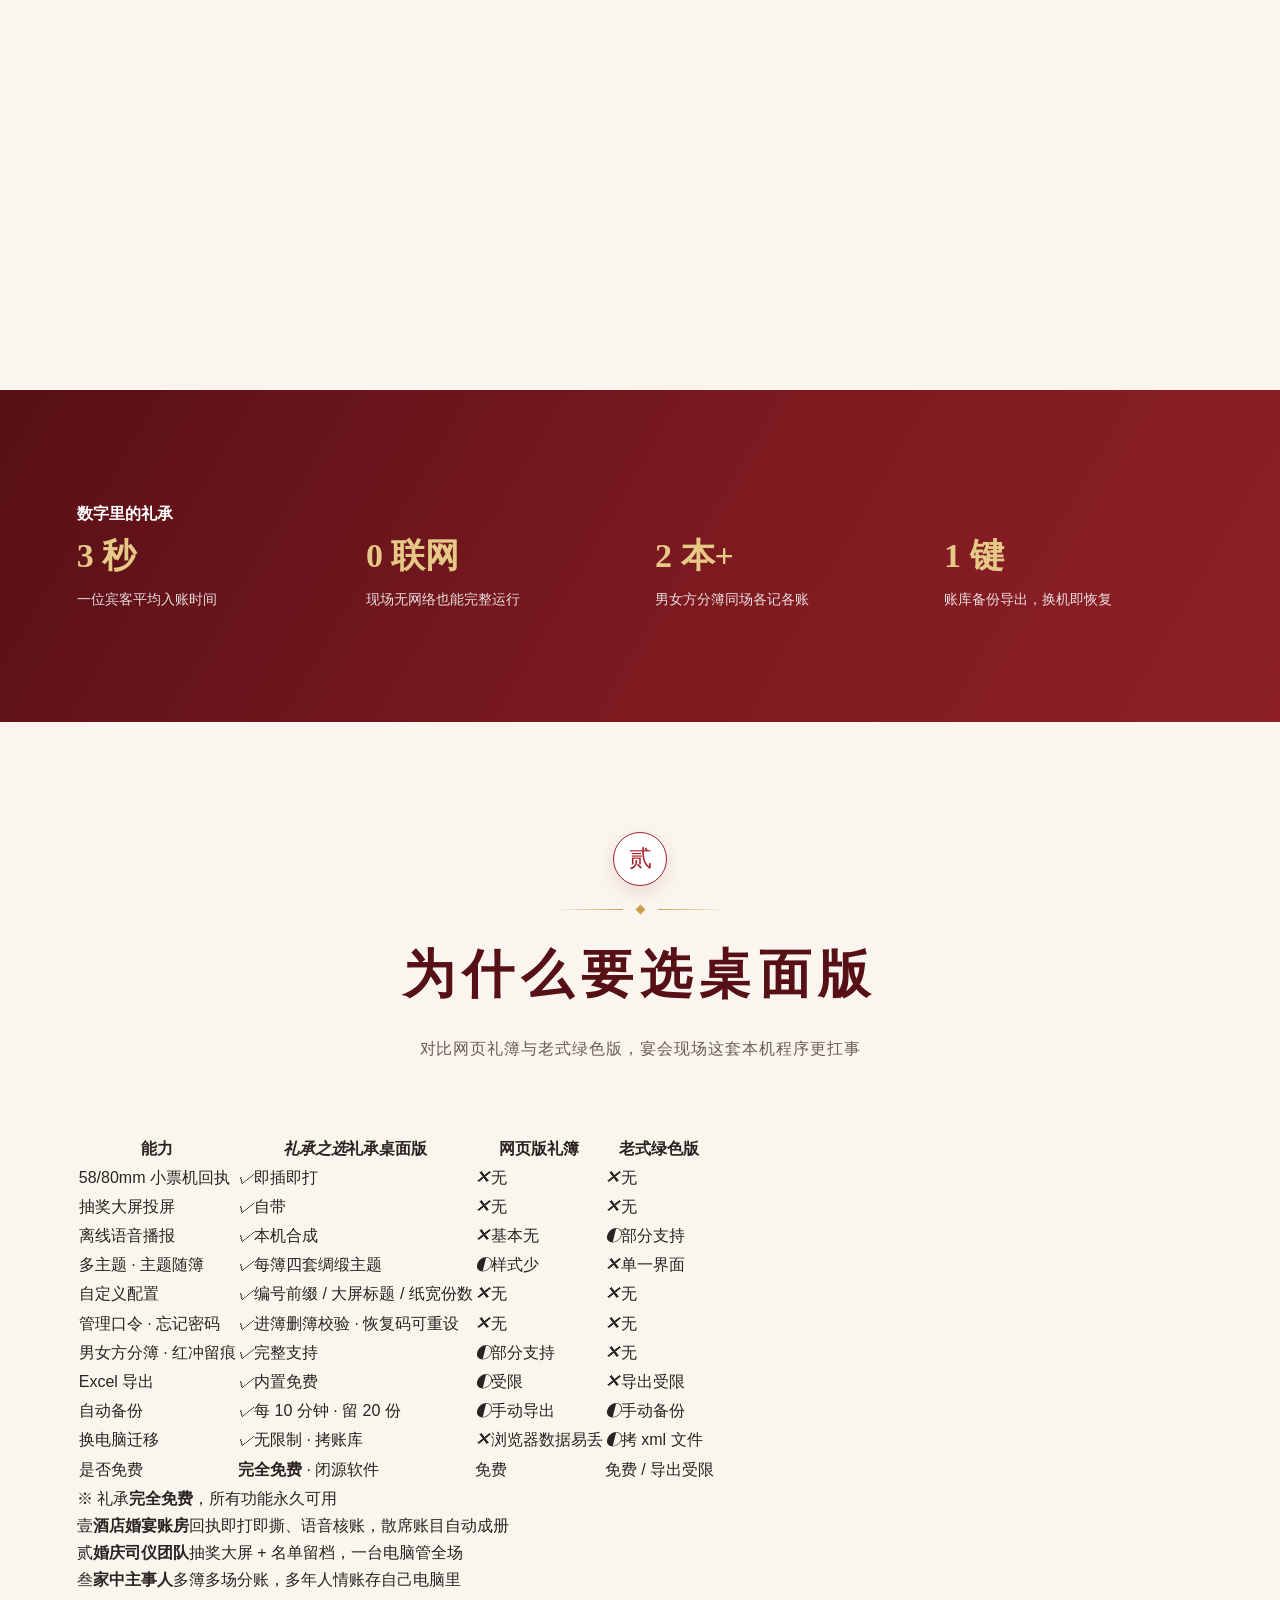
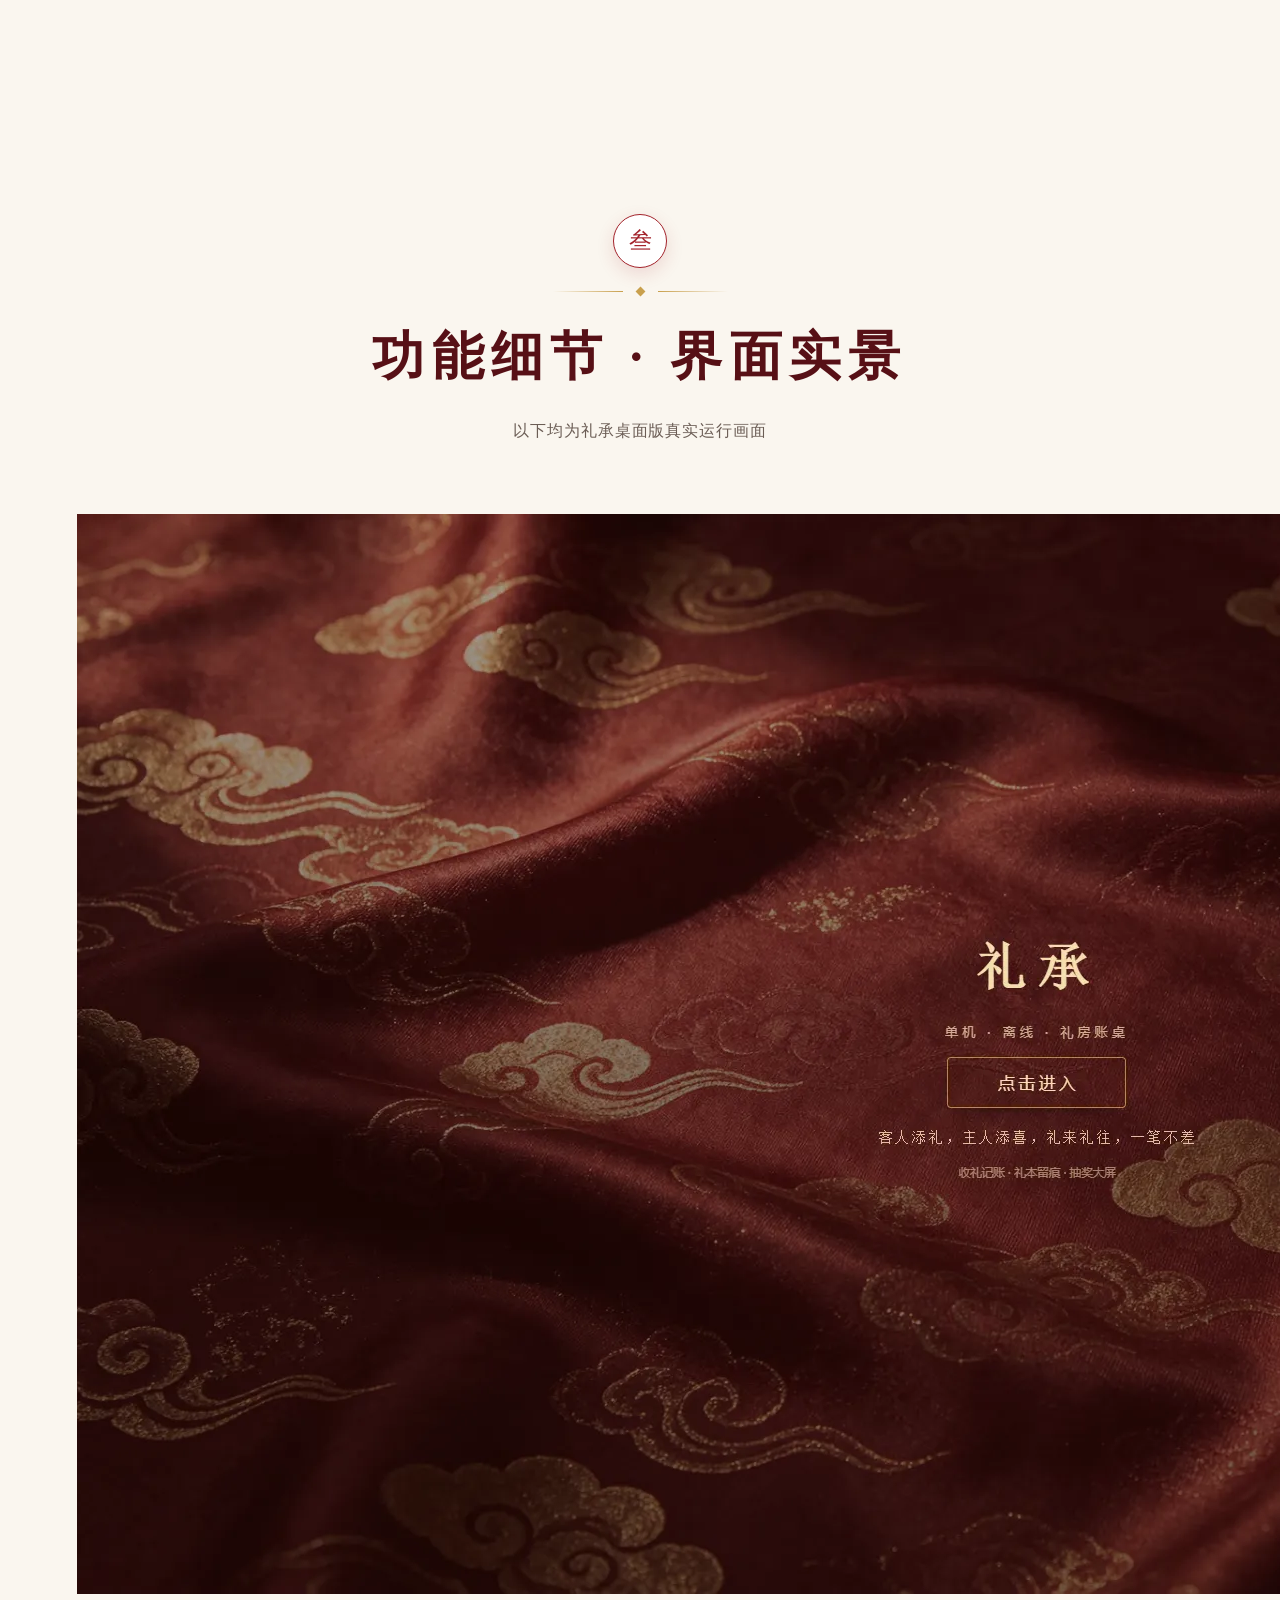
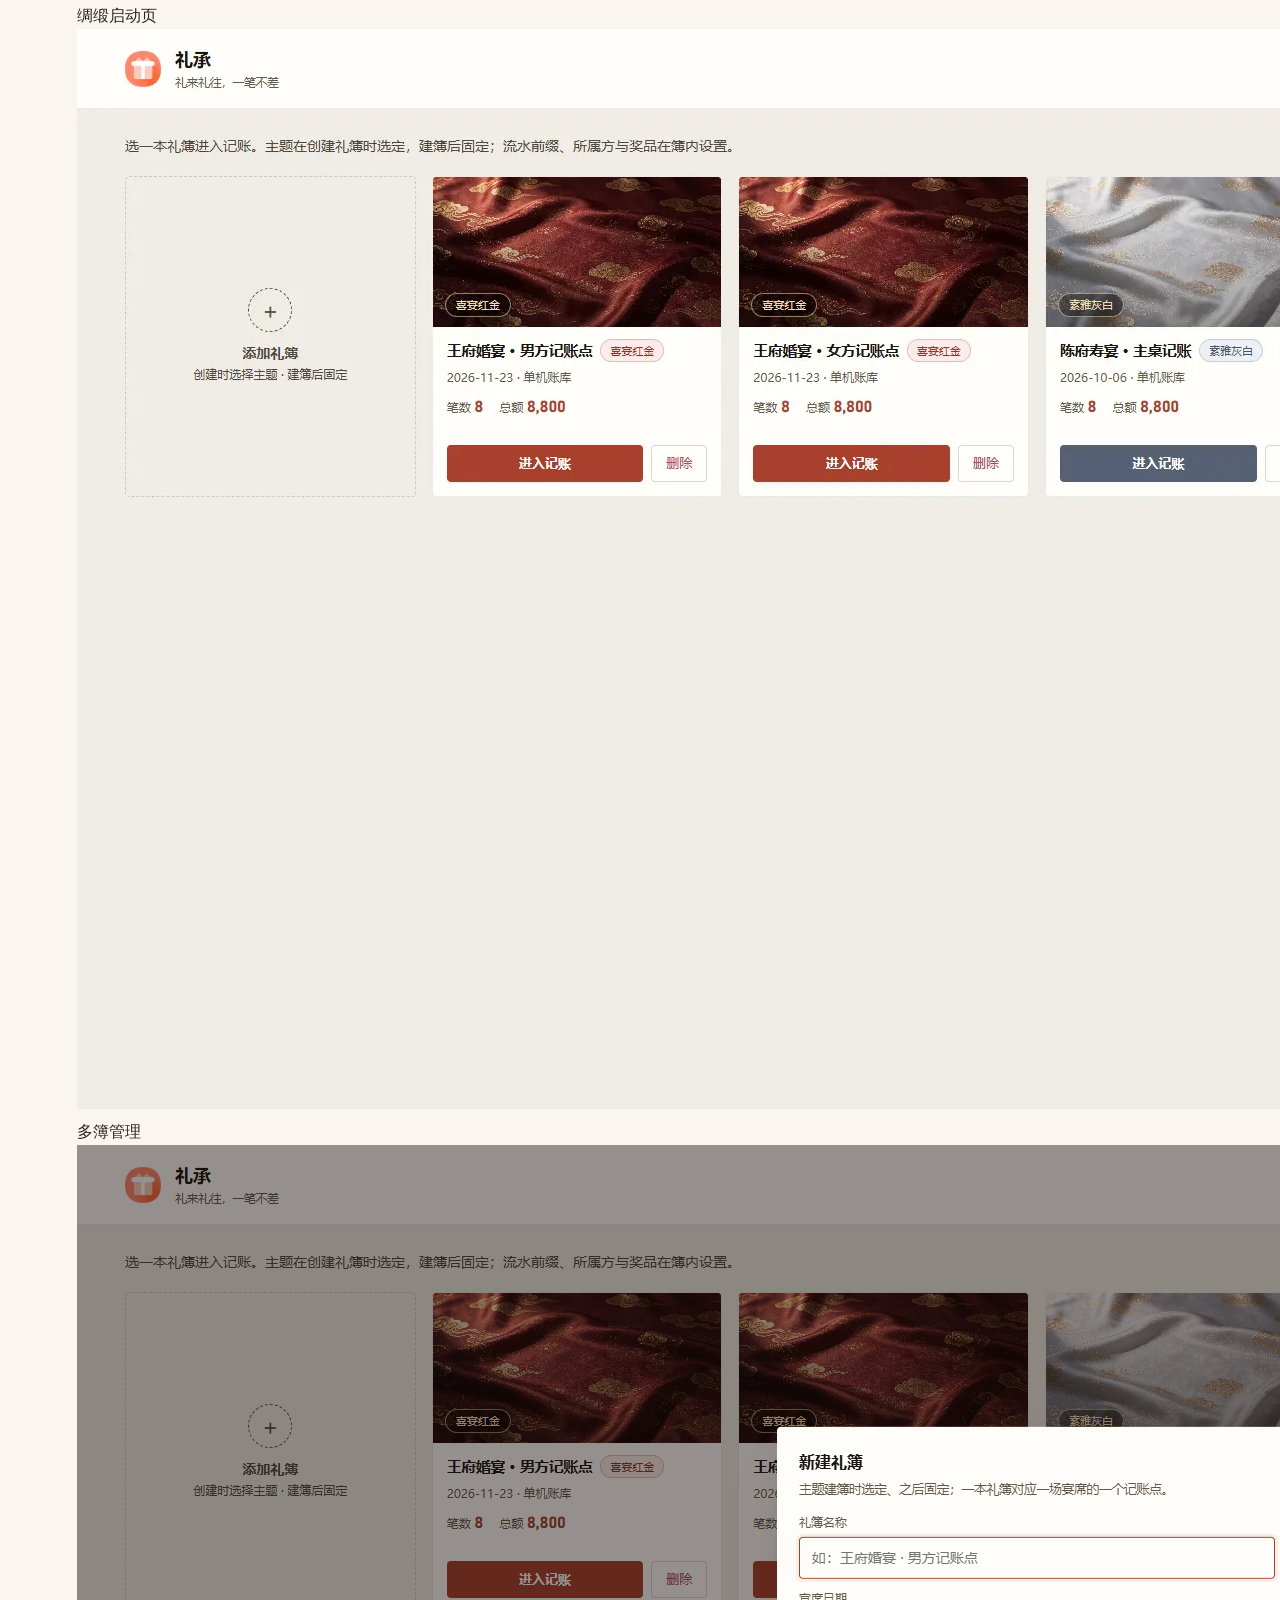
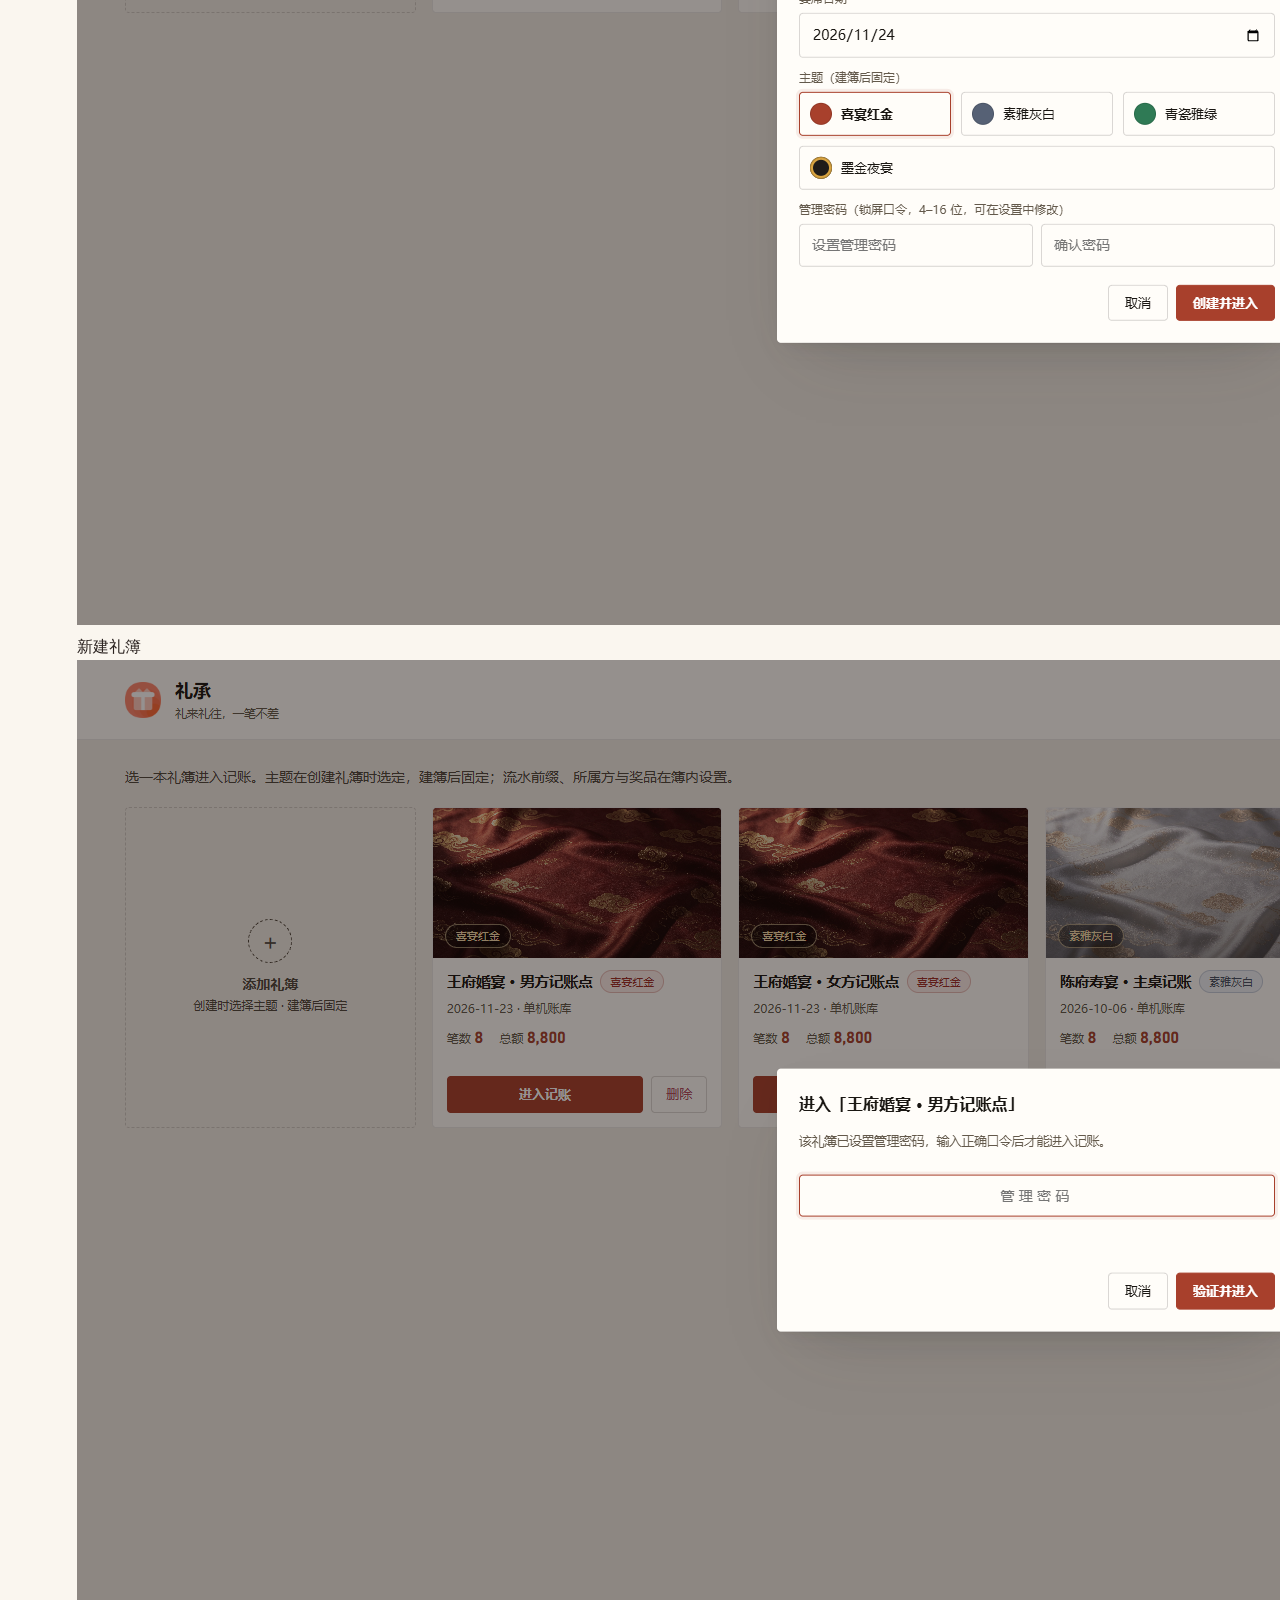
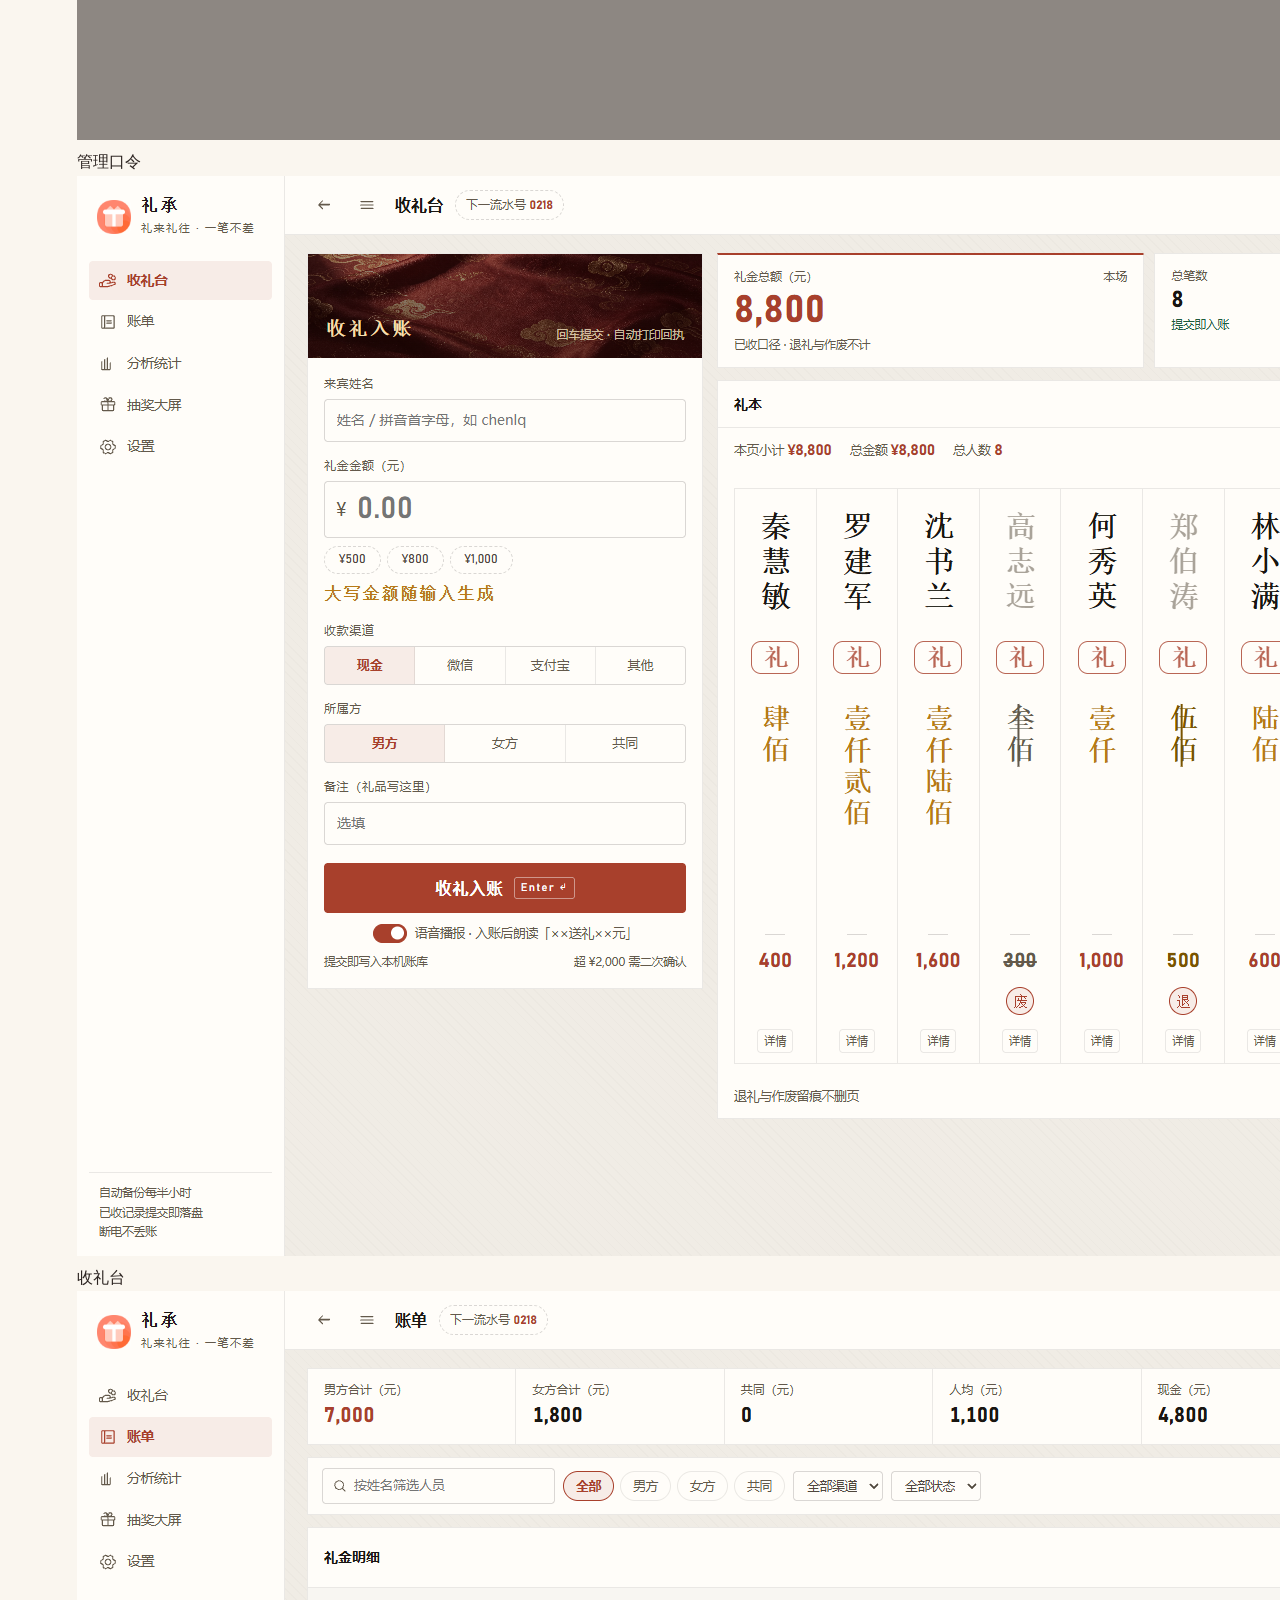
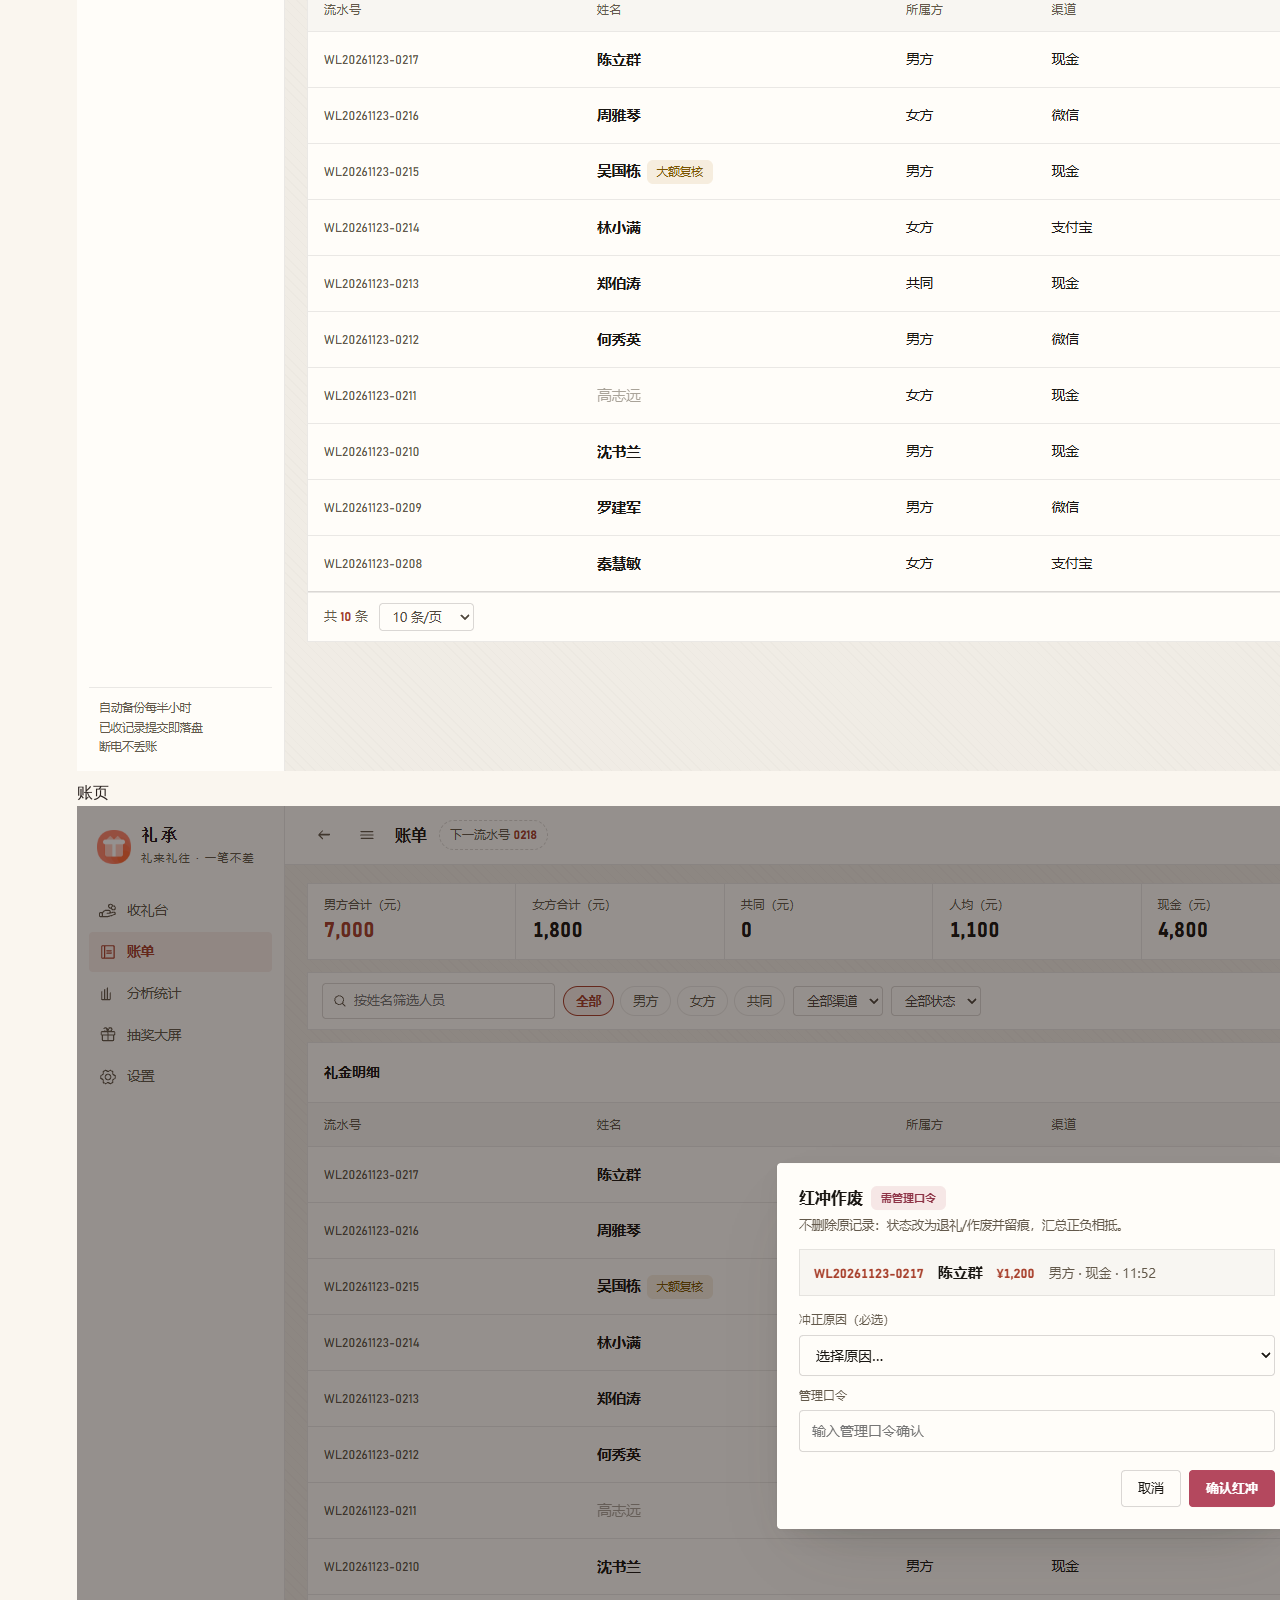
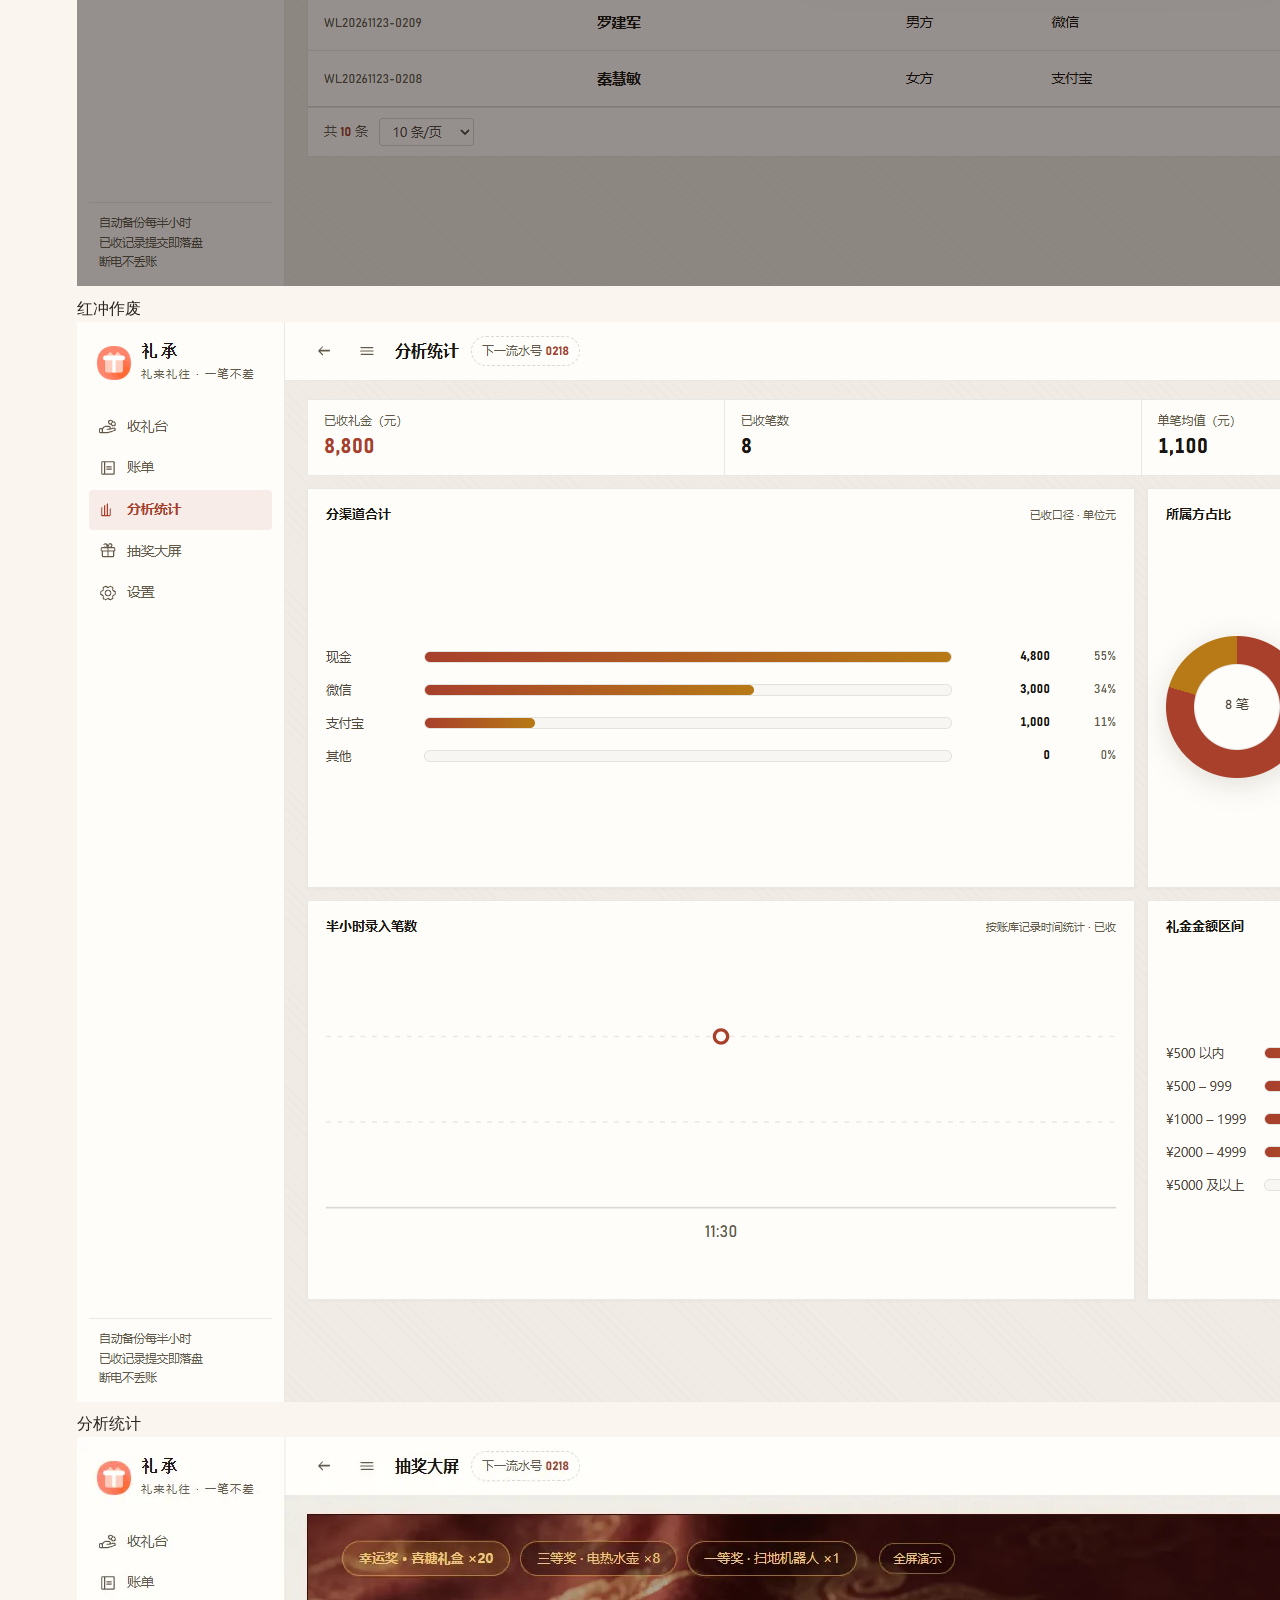
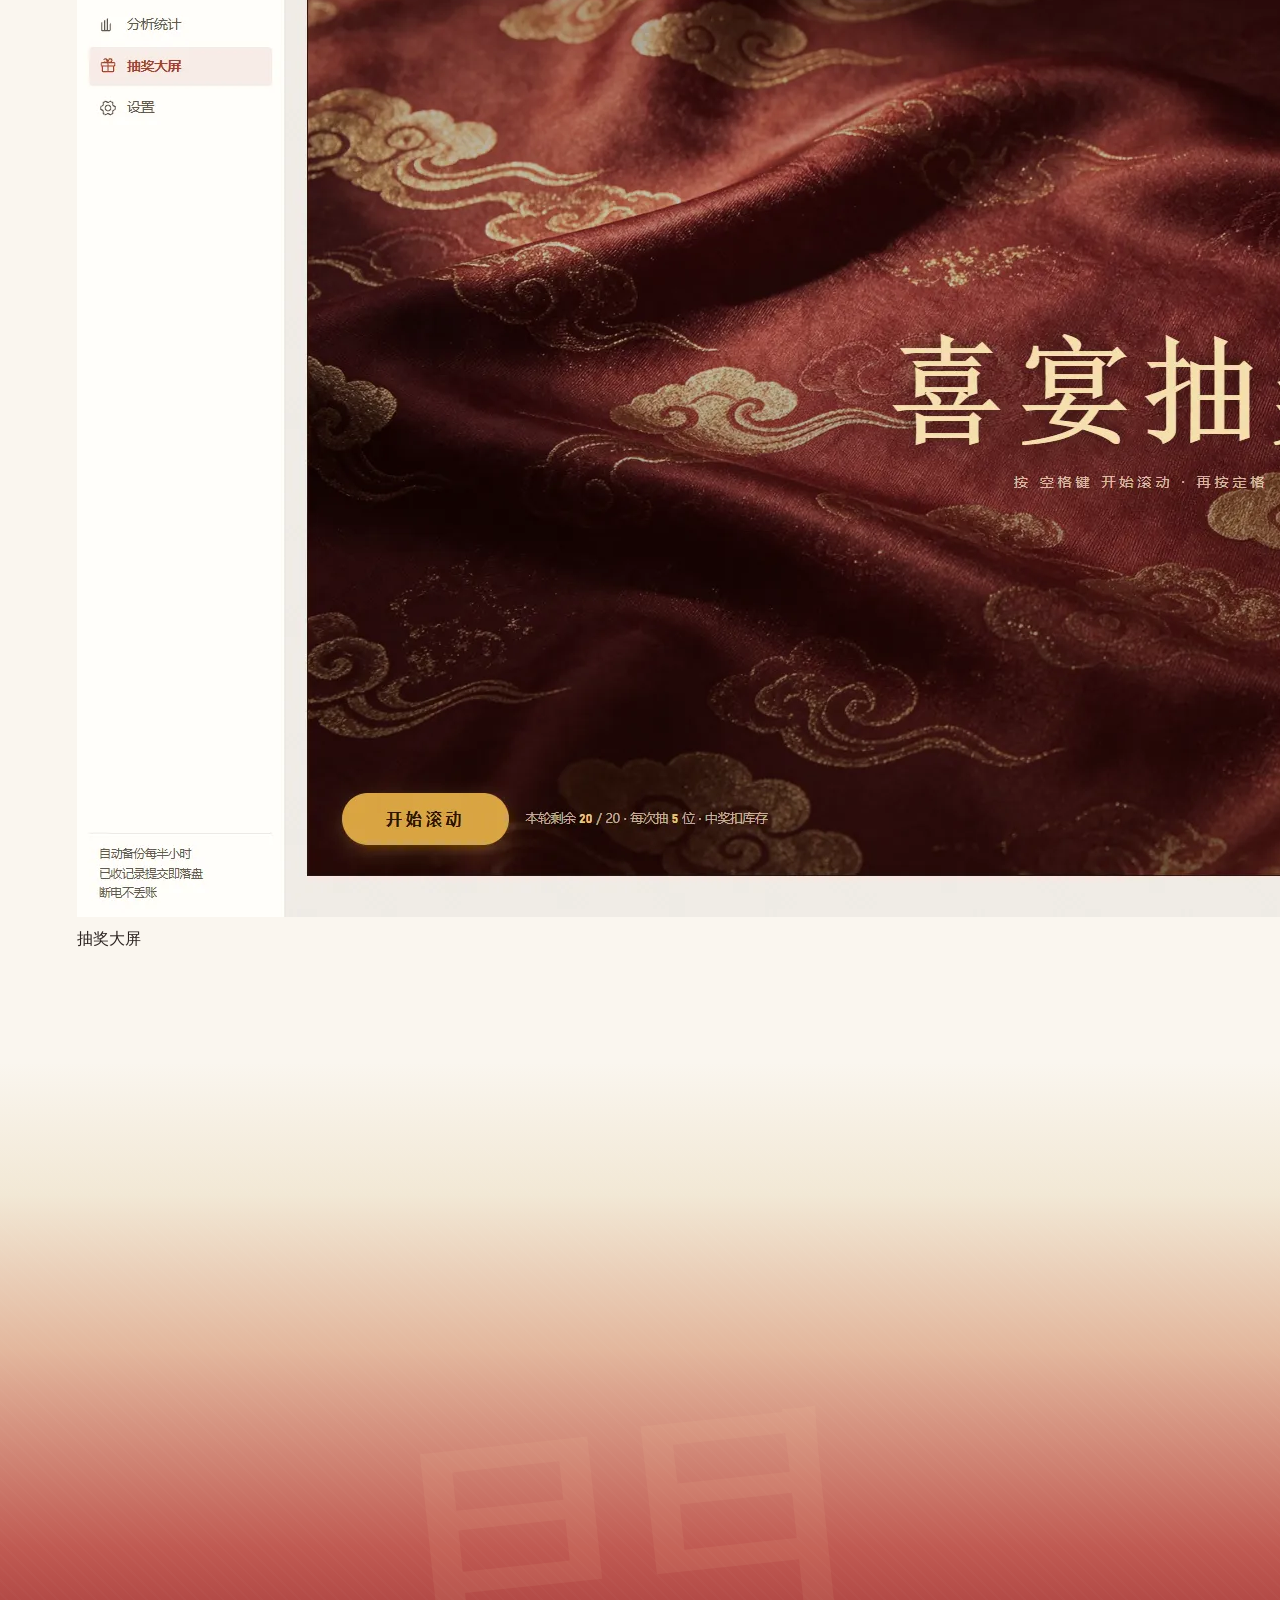
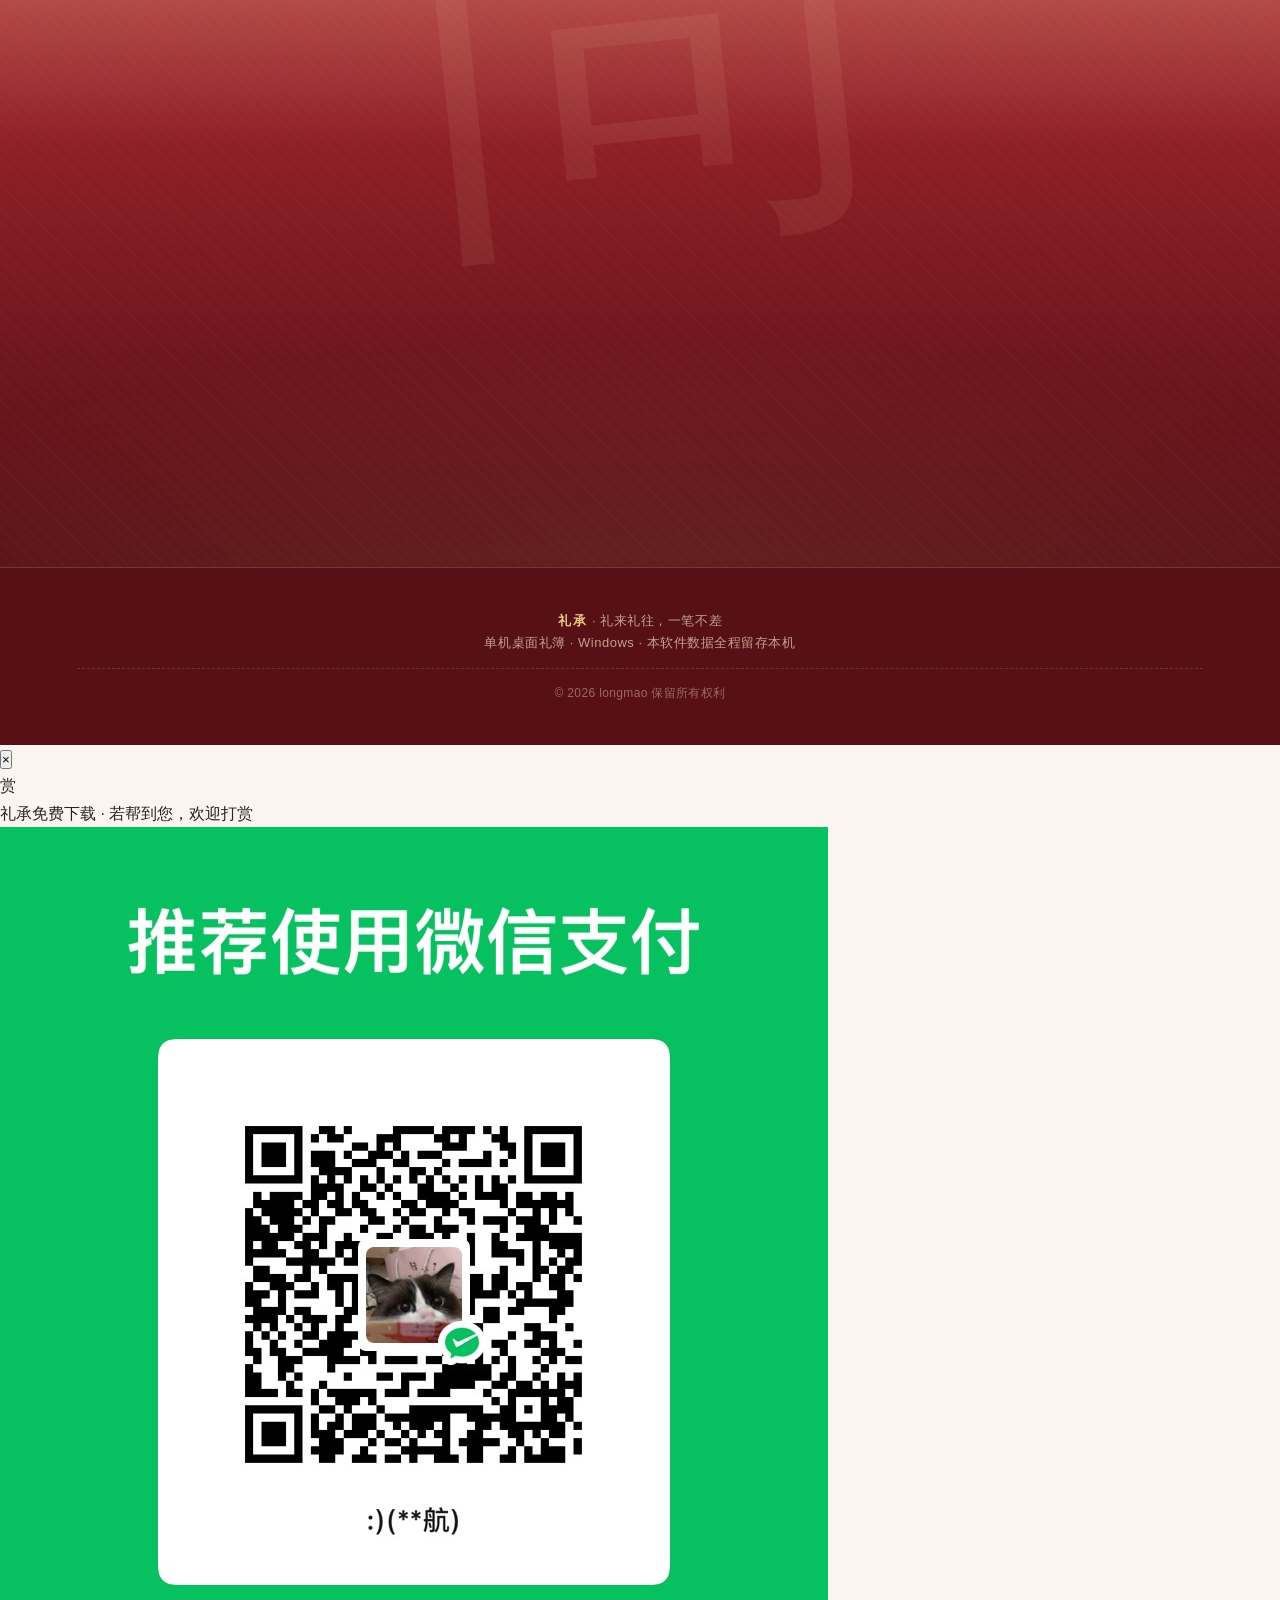
==== commit 160df306: "首页" ====
--- a/index.html
+++ b/index.html
@@ -8,7 +8,7 @@
 <meta name="keywords" content="电子礼簿,礼金记账软件,婚礼记账,收礼台,人情记账,婚宴礼簿,单机版礼簿,礼承">
 <meta name="robots" content="index, follow">
 <meta name="author" content="礼承">
-<link rel="canonical" href="https://longsmao.github.io/">
+<link rel="canonical" href="https://www.licbook.cn/">
 <meta name="theme-color" content="#a3232b">
 <link rel="icon" href="data:image/svg+xml,%3Csvg xmlns='http://www.w3.org/2000/svg' viewBox='0 0 32 32'%3E%3Crect width='32' height='32' rx='7' fill='%23a3232b'/%3E%3Ctext x='16' y='22' font-size='18' text-anchor='middle' fill='%23fff' font-family='serif'%3E礼%3C/text%3E%3C/svg%3E">
 <!-- Open Graph -->
@@ -17,27 +17,28 @@
 <meta property="og:locale" content="zh_CN">
 <meta property="og:title" content="礼承 · 单机桌面电子礼簿 — 礼来礼往，一笔不差">
 <meta property="og:description" content="婚宴、寿宴、满月酒，家中百事皆可用的人情礼金记账桌面软件：3 秒入账、热敏回执即打即撕、抽奖大屏，数据全程留存本机。">
-<meta property="og:url" content="https://longsmao.github.io/">
-<meta property="og:image" content="https://longsmao.github.io/images/fx.png">
+<meta property="og:url" content="https://www.licbook.cn/">
+<meta property="og:image" content="https://www.licbook.cn/images/fx.png">
 <!-- Twitter Card -->
 <meta name="twitter:card" content="summary_large_image">
 <meta name="twitter:title" content="礼承 · 单机桌面电子礼簿">
 <meta name="twitter:description" content="人情礼金记账桌面软件：3 秒入账、回执即打即撕、抽奖大屏，数据留存本机。">
-<meta name="twitter:image" content="https://longsmao.github.io/images/fx.png">
+<meta name="twitter:image" content="https://www.licbook.cn/images/fx.png">
+<meta name="baidu-site-verification" content="codeva-lKu1ibkWfI" />
 <script type="application/ld+json">
 {
   "@context": "https://schema.org",
   "@type": "SoftwareApplication",
   "name": "礼承",
   "alternateName": "礼承电子礼簿",
-  "image": "https://longsmao.github.io/images/fx.png",
+  "image": "https://www.licbook.cn/images/fx.png",
   "description": "面向婚宴、寿宴、满月酒及家中百事的人情礼金记账单机桌面软件，收礼台快速入账、自动打印回执、抽奖大屏，数据留存本机。",
   "operatingSystem": "Windows 10, Windows 11 (64-bit)",
   "applicationCategory": "BusinessApplication",
   "softwareVersion": "1.0.0",
-  "url": "https://longsmao.github.io/",
+  "url": "https://www.licbook.cn/",
   "downloadUrl": "https://github.com/longsmao/longsmao.github.io/releases/download/v1.0.0/licheng-setup-1.0.0.exe",
-  "offers": { "@type": "Offer", "price": "29.9", "priceCurrency": "CNY", "description": "一机一码永久授权" }
+  "offers": { "@type": "Offer", "price": "0", "priceCurrency": "CNY", "description": "完全免费，所有功能永久可用" }
 }
 </script>
 <script type="application/ld+json">
@@ -45,10 +46,12 @@
   "@context": "https://schema.org",
   "@type": "FAQPage",
   "mainEntity": [
-    { "@type": "Question", "name": "数据存在哪里？会不会丢？", "acceptedAnswer": { "@type": "Answer", "text": "账库是安装目录下的 licheng.db 文件，设置页可一键备份到 backups/ 目录；把整个目录拷走即完成迁移。" } },
-    { "@type": "Question", "name": "礼承需要联网吗？", "acceptedAnswer": { "@type": "Answer", "text": "不需要。所有功能（含语音播报）均在本机完成，宴会现场无网络照常使用。" } },
-    { "@type": "Question", "name": "换电脑了怎么办？", "acceptedAnswer": { "@type": "Answer", "text": "授权与本机硬件绑定，一机一码，不支持换机使用。换机需重新授权：把新机器码发给客服重新签发激活码，账库文件拷过去即可继续使用。" } },
-    { "@type": "Question", "name": "小票打印机支持哪些？", "acceptedAnswer": { "@type": "Answer", "text": "常见 58mm / 80mm 热敏小票机，Windows 驱动识别后即可在设置里配置纸宽与打印份数。" } }
+    { "@type": "Question", "name": "礼承真的免费吗？", "acceptedAnswer": { "@type": "Answer", "text": "礼承完全免费，Excel 导出、小票打印、抽奖大屏、语音播报等功能下载即可永久使用，不阉割、不联网。" } },
+    { "@type": "Question", "name": "换电脑了怎么办？", "acceptedAnswer": { "@type": "Answer", "text": "换电脑直接在新机安装即可，没有任何限制。账目迁移很简单：拷贝安装目录下的 licheng.db 或 backups 里的备份文件到新机，账本无缝继续。" } },
+    { "@type": "Question", "name": "杀毒软件会报毒吗？", "acceptedAnswer": { "@type": "Answer", "text": "礼承全程无任何网络请求，可在防火墙或任务管理器中验证。未签名的桌面程序偶尔会被个别杀毒软件误报，添加信任即可正常使用；礼承为免费软件，请仅从官网或官方 GitHub Releases 下载安装包。" } },
+    { "@type": "Question", "name": "数据存在哪里？会不会丢？", "acceptedAnswer": { "@type": "Answer", "text": "账库是安装目录下的 licheng.db 文件，软件每 10 分钟自动备份一次、保留最近 20 份，设置页也可随时手动备份。断电、误关程序都不丢已入账目。" } },
+    { "@type": "Question", "name": "礼承需要联网吗？", "acceptedAnswer": { "@type": "Answer", "text": "不需要。所有功能（含语音播报）均在本机完成，宴会现场无网络照常使用，也不会上传任何数据。" } },
+    { "@type": "Question", "name": "小票打印机支持哪些？", "acceptedAnswer": { "@type": "Answer", "text": "常见 58mm / 80mm 热敏小票机，Windows 驱动识别后即可在设置里配置纸宽与打印份数，入账自动出票。" } }
   ]
 }
 </script>
@@ -60,9 +63,10 @@
   <div class="brand"><span class="seal serif">礼</span><div class="btxt"><b class="serif">礼承</b><small>电子礼簿 · 单机桌面版</small></div></div>
   <nav>
     <a href="#features">功能</a>
+    <a href="#compare">为何选它</a>
     <a href="#gallery">界面实景</a>
     <a href="#faq">常见问题</a>
-    <a class="buy" href="buy.html">授权购买</a>
+    <a class="buy" href="https://github.com/longsmao/longsmao.github.io/releases/download/v1.0.0/licheng-setup-1.0.0.exe" download>免费下载</a>
   </nav>
 </header>
 
@@ -80,7 +84,7 @@
     <a class="btn btn-main" href="https://github.com/longsmao/longsmao.github.io/releases/download/v1.0.0/licheng-setup-1.0.0.exe">下载 Windows 版</a>
     <a class="btn btn-ghost" href="#features">先看看功能</a>
   </div>
-  <div class="meta">v1.0.0 · Windows 10/11 (64 位) · 安装包约 87 MB · 无需联网</div>
+  <div class="meta">v1.0.0 · Windows 10/11 (64 位) · 安装包约 3.2 MB（基于 Rust + WebView2）· 完全免费 · 无需联网</div>
   <div class="scroll-hint">⌄</div>
   <div class="wave"><svg viewBox="0 0 1440 90" preserveAspectRatio="none"><path d="M0 40 C240 90 480 0 720 35 S1200 80 1440 30 L1440 90 L0 90 Z" fill="#faf6ef"/></svg></div>
 </section>
@@ -140,49 +144,95 @@
 </section>
 
 <section id="details" class="strip">
+  <div class="cap reveal"><i></i><b class="serif">数字里的礼承</b><i></i></div>
   <div class="wrap">
-    <div class="reveal"><div class="num serif">3 秒</div><div class="lbl">一位宾客平均入账时间</div></div>
-    <div class="reveal"><div class="num serif">0 联网</div><div class="lbl">现场无网络也能完整运行</div></div>
-    <div class="reveal"><div class="num serif">2 本+</div><div class="lbl">男女方分簿同场各记各账</div></div>
-    <div class="reveal"><div class="num serif">1 键</div><div class="lbl">账库备份导出，换机即恢复</div></div>
-  </div>
-</section>
-
-<section id="gallery">
+    <div class="sitem reveal"><div class="num serif">3 秒</div><div class="lbl">一位宾客平均入账时间</div></div>
+    <div class="sitem reveal"><div class="num serif">0 联网</div><div class="lbl">现场无网络也能完整运行</div></div>
+    <div class="sitem reveal"><div class="num serif">2 本+</div><div class="lbl">男女方分簿同场各记各账</div></div>
+    <div class="sitem reveal"><div class="num serif">1 键</div><div class="lbl">账库备份导出，换机即恢复</div></div>
+  </div>
+</section>
+
+<section id="compare">
   <div class="sec-head reveal">
     <div class="no">贰</div>
     <div class="orn"><i></i></div>
-    <h2 class="serif">功能细节 · 界面实景</h2>
-    <p>以下均为礼承桌面版真实运行画面</p>
-  </div>
-  <div class="shots">
-    <div class="srow">
-      <figure class="shot reveal"><div class="win"><span class="bar"><i></i><i></i><i></i><b>礼承 · 启动</b></span><img src="images/01-splash.webp" loading="lazy" alt="启动页"></div><figcaption><em>壹</em>绸缎启动页 · 主题随簿</figcaption></figure>
-      <figure class="shot reveal"><div class="win"><span class="bar"><i></i><i></i><i></i><b>礼承 · 礼簿列表</b></span><img src="images/02-home.webp" loading="lazy" alt="礼簿列表"></div><figcaption><em>贰</em>多簿管理 · 一场一簿</figcaption></figure>
-      <figure class="shot reveal"><div class="win"><span class="bar"><i></i><i></i><i></i><b>礼承 · 新建礼簿</b></span><img src="images/03-book-modal.png" loading="lazy" alt="新建礼簿"></div><figcaption><em>叁</em>新建礼簿 · 婚丧寿乔迁</figcaption></figure>
-      <figure class="shot reveal"><div class="win"><span class="bar"><i></i><i></i><i></i><b>礼承 · 口令</b></span><img src="images/04-enter-password.png" loading="lazy" alt="管理口令"></div><figcaption><em>肆</em>管理口令 · 进簿守卫</figcaption></figure>
-      <figure class="shot reveal"><div class="win"><span class="bar"><i></i><i></i><i></i><b>礼承 · 收礼台</b></span><img src="images/05-desk.png" loading="lazy" alt="收礼台"></div><figcaption><em>伍</em>收礼台 · 3 秒入账</figcaption></figure>
+    <h2 class="serif">为什么要选桌面版</h2>
+    <p>对比网页礼簿与老式绿色版，宴会现场这套本机程序更扛事</p>
+  </div>
+  <div class="cmp reveal">
+    <div class="cmp-frame">
+      <div class="cmp-halo" aria-hidden="true"></div>
+      <div class="scroll-x">
+      <table>
+        <thead><tr>
+          <th>能力</th>
+          <th class="us"><em>礼承之选</em>礼承桌面版</th>
+          <th>网页版礼簿</th>
+          <th>老式绿色版</th>
+        </tr></thead>
+        <tbody>
+          <tr><td>58/80mm 小票机回执</td><td class="us"><i class="ok">✓</i>即插即打</td><td><i class="no">✕</i>无</td><td><i class="no">✕</i>无</td></tr>
+          <tr><td>抽奖大屏投屏</td><td class="us"><i class="ok">✓</i>自带</td><td><i class="no">✕</i>无</td><td><i class="no">✕</i>无</td></tr>
+          <tr><td>离线语音播报</td><td class="us"><i class="ok">✓</i>本机合成</td><td><i class="no">✕</i>基本无</td><td><i class="half">◐</i>部分支持</td></tr>
+          <tr><td>多主题 · 主题随簿</td><td class="us"><i class="ok">✓</i>每簿四套绸缎主题</td><td><i class="half">◐</i>样式少</td><td><i class="no">✕</i>单一界面</td></tr>
+          <tr><td>自定义配置</td><td class="us"><i class="ok">✓</i>编号前缀 / 大屏标题 / 纸宽份数</td><td><i class="no">✕</i>无</td><td><i class="no">✕</i>无</td></tr>
+          <tr><td>管理口令 · 忘记密码</td><td class="us"><i class="ok">✓</i>进簿删簿校验 · 恢复码可重设</td><td><i class="no">✕</i>无</td><td><i class="no">✕</i>无</td></tr>
+          <tr><td>男女方分簿 · 红冲留痕</td><td class="us"><i class="ok">✓</i>完整支持</td><td><i class="half">◐</i>部分支持</td><td><i class="no">✕</i>无</td></tr>
+          <tr><td>Excel 导出</td><td class="us"><i class="ok">✓</i>内置免费</td><td><i class="half">◐</i>受限</td><td><i class="no">✕</i>导出受限</td></tr>
+          <tr><td>自动备份</td><td class="us"><i class="ok">✓</i>每 10 分钟 · 留 20 份</td><td><i class="half">◐</i>手动导出</td><td><i class="half">◐</i>手动备份</td></tr>
+          <tr><td>换电脑迁移</td><td class="us"><i class="ok">✓</i>无限制 · 拷账库</td><td><i class="no">✕</i>浏览器数据易丢</td><td><i class="half">◐</i>拷 xml 文件</td></tr>
+          <tr><td>是否免费</td><td class="us"><b>完全免费</b> · 闭源软件</td><td>免费</td><td>免费 / 导出受限</td></tr>
+        </tbody>
+      </table>
+      </div>
     </div>
-    <div class="srow">
-      <figure class="shot reveal"><div class="win"><span class="bar"><i></i><i></i><i></i><b>礼承 · 礼簿</b></span><img src="images/06-ledger.png" loading="lazy" alt="礼簿账页"></div><figcaption><em>陆</em>账页 · 竖排名帖式</figcaption></figure>
-      <figure class="shot reveal"><div class="win"><span class="bar"><i></i><i></i><i></i><b>礼承 · 作废留痕</b></span><img src="images/07-void.png" loading="lazy" alt="红冲作废"></div><figcaption><em>柒</em>红冲作废 · 退礼标注</figcaption></figure>
-      <figure class="shot reveal"><div class="win"><span class="bar"><i></i><i></i><i></i><b>礼承 · 分析统计</b></span><img src="images/08-stats.png" loading="lazy" alt="分析统计"></div><figcaption><em>捌</em>分析统计 · 事后对账</figcaption></figure>
-      <figure class="shot reveal"><div class="win"><span class="bar"><i></i><i></i><i></i><b>礼承 · 抽奖大屏</b></span><img src="images/11-lottery.webp" loading="lazy" alt="抽奖大屏"></div><figcaption><em>玖</em>抽奖大屏 · 滚动开奖</figcaption></figure>
-    </div>
-  </div>
-</section>
-
-<section id="faq">
+    <p class="cmp-note">※ 礼承<b>完全免费</b>，所有功能永久可用</p>
+  </div>
+  <div class="who reveal">
+    <div class="wcard"><span class="w-seal serif">壹</span><b class="serif">酒店婚宴账房</b><span>回执即打即撕、语音核账，散席账目自动成册</span></div>
+    <div class="wcard"><span class="w-seal serif">贰</span><b class="serif">婚庆司仪团队</b><span>抽奖大屏 + 名单留档，一台电脑管全场</span></div>
+    <div class="wcard"><span class="w-seal serif">叁</span><b class="serif">家中主事人</b><span>多簿多场分账，多年人情账存自己电脑里</span></div>
+  </div>
+</section>
+
+<section id="gallery">
   <div class="sec-head reveal">
     <div class="no">叁</div>
     <div class="orn"><i></i></div>
+    <h2 class="serif">功能细节 · 界面实景</h2>
+    <p>以下均为礼承桌面版真实运行画面</p>
+  </div>
+  <div class="circle-gallery reveal">
+    <div class="circle-row">
+      <div class="circle-item"><div class="circle-frame"><img src="images/01-splash.webp" loading="lazy" alt="启动页"></div><span class="circle-label">绸缎启动页</span></div>
+      <div class="circle-item"><div class="circle-frame"><img src="images/02-home.webp" loading="lazy" alt="礼簿列表"></div><span class="circle-label">多簿管理</span></div>
+      <div class="circle-item"><div class="circle-frame"><img src="images/03-book-modal.png" loading="lazy" alt="新建礼簿"></div><span class="circle-label">新建礼簿</span></div>
+      <div class="circle-item"><div class="circle-frame"><img src="images/04-enter-password.png" loading="lazy" alt="管理口令"></div><span class="circle-label">管理口令</span></div>
+      <div class="circle-item"><div class="circle-frame"><img src="images/05-desk.png" loading="lazy" alt="收礼台"></div><span class="circle-label">收礼台</span></div>
+    </div>
+    <div class="circle-row">
+      <div class="circle-item"><div class="circle-frame"><img src="images/06-ledger.png" loading="lazy" alt="礼簿账页"></div><span class="circle-label">账页</span></div>
+      <div class="circle-item"><div class="circle-frame"><img src="images/07-void.png" loading="lazy" alt="红冲作废"></div><span class="circle-label">红冲作废</span></div>
+      <div class="circle-item"><div class="circle-frame"><img src="images/08-stats.png" loading="lazy" alt="分析统计"></div><span class="circle-label">分析统计</span></div>
+      <div class="circle-item"><div class="circle-frame"><img src="images/11-lottery.webp" loading="lazy" alt="抽奖大屏"></div><span class="circle-label">抽奖大屏</span></div>
+    </div>
+  </div>
+</section>
+
+<section id="faq">
+  <div class="sec-head reveal">
+    <div class="no">肆</div>
+    <div class="orn"><i></i></div>
     <h2 class="serif">常见问题</h2>
   </div>
   <div class="faq reveal">
-    <details><summary><span class="qno">壹</span>数据存在哪里？会不会丢？<i class="fold"></i></summary><p>账库是安装目录下的 licheng.db 文件，设置页可一键备份到 backups/ 目录；把整个目录拷走即完成迁移。</p></details>
-    <details><summary><span class="qno">贰</span>需要联网吗？<i class="fold"></i></summary><p>不需要。所有功能（含语音播报）均在本机完成，宴会现场无网络照常使用。</p></details>
-    <details><summary><span class="qno">叁</span>换电脑了怎么办？<i class="fold"></i></summary><p>授权与本机硬件绑定，一机一码，不支持换机使用。换机需重新授权：把新机器码发给客服重新签发激活码，账库文件拷过去即可继续使用。</p></details>
-    <details><summary><span class="qno">肆</span>小票打印机支持哪些？<i class="fold"></i></summary><p>常见 58mm / 80mm 热敏小票机，Windows 驱动识别后即可在设置里配置纸宽与打印份数。</p></details>
+    <details><summary><span class="qno">壹</span>礼承真的免费吗？<i class="fold"></i></summary><p>礼承<b>完全免费</b>：Excel 导出、小票打印、抽奖大屏、语音播报<b>所有功能永久可用</b>，不联网、不阉割。</p></details>
+    <details><summary><span class="qno">贰</span>换电脑了怎么办？<i class="fold"></i></summary><p>换电脑直接安装即可，没有任何限制。账目迁移也简单：拷 <code>licheng.db</code> 或 backups 里的备份文件到新机，账本无缝继续。</p></details>
+    <details><summary><span class="qno">叁</span>杀毒软件会报毒吗？<i class="fold"></i></summary><p>礼承<b>全程无任何网络请求</b>，可在防火墙或任务管理器中验证。未签名的桌面程序偶尔被个别杀毒软件误报，添加信任即可正常使用。</p></details>
+    <details><summary><span class="qno">肆</span>数据存在哪里？会不会丢？<i class="fold"></i></summary><p>账库是安装目录下的 licheng.db 文件，软件<b>每 10 分钟自动备份一次、保留最近 20 份</b>，设置页也可随时手动备份。断电、误关程序都不丢已入账目。</p></details>
+    <details><summary><span class="qno">伍</span>需要联网吗？<i class="fold"></i></summary><p>不需要。所有功能（含语音播报）均在本机完成，宴会现场无网络照常使用，也不会上传任何数据。</p></details>
+    <details><summary><span class="qno">陆</span>小票打印机支持哪些？<i class="fold"></i></summary><p>常见 58mm / 80mm 热敏小票机，Windows 驱动识别后即可在设置里配置纸宽与打印份数，入账自动出票。</p></details>
   </div>
   <!-- 板块底部下载栏 -->
   <div class="faq-dl reveal">
@@ -199,9 +249,7 @@
   <b class="serif">礼承</b> · 礼来礼往，一笔不差<br>
   单机桌面礼簿 · Windows · 本软件数据全程留存本机
   <div class="beian">
-    © 2026 longmao 保留所有权利 ·
-    <a href="https://beian.miit.gov.cn/" target="_blank" rel="noopener">ICP备XXXXXXXX号-X</a> ·
-    <a href="https://beian.mps.gov.cn/" target="_blank" rel="noopener">公网安备 XXXXXXXXXXXXXXXX号</a>
+    © 2026 longmao 保留所有权利
   </div>
 </footer>
 
@@ -231,6 +279,7 @@
       const avail = vh - headB - vh * .04;
       if (h * 2.05 > avail) { h = Math.floor(avail / 2.05); w = Math.round(h / 1.45); }
       if (w < 210) { w = 210; h = Math.round(w * 1.45); }   // 可读性下限：放不下就加高区块滚动，不再压卡
+      w += 35; h += 35; // 卡牌尺寸加 50px（放在钳制之后，避免被自适应缩回）
       const hg = w * .16, vg = h * .05, blk = headB + vh * .02;
       feat.style.minHeight = Math.max(Math.ceil(vh * 1.05), Math.ceil(blk + 2 * h + vg + vh * .05)) + 'px';
       // 规范手牌阵：等距铺开（每张偏移 0.58 卡宽，均匀叠压 42%），旋转 -21°~+21° 等差，左→右一张压一张
@@ -262,7 +311,7 @@
         const g = geom[i];
         const x = g.fx + (g.rx - g.fx) * e1;
         const y = g.fy + (g.ry - g.fy) * e1;
-        c.style.transform = `translate(${x}px, ${y}px) rotate(${(g.r * (1 - e1)).toFixed(2)}deg) translateY(var(--lift, 0px))`;
+        c.style.transform = `translate(${x}px, ${y}px) rotate(${(g.r * (1 - e1)).toFixed(2)}deg) translateY(var(--lift, 0px)) perspective(700px) rotateX(var(--tx, 0deg)) rotateY(var(--ty, 0deg)) scale(var(--ts, 1))`;
         c.style.zIndex = g.z;
       });
     }
@@ -312,6 +361,117 @@
       r.style.translate = `${dx * (i ? -18 : 14)}px ${dy * (i ? -12 : 10)}px`;
     });
   });
+
+  // 卡牌 3D 倾斜：列表态下鼠标在卡牌上移动时，卡牌随光标倾斜（变量叠加，不覆盖滚动定位）
+  (function cardTilt(){
+    const cards = document.querySelectorAll('.sc-card');
+    if (!cards.length || matchMedia('(prefers-reduced-motion: reduce)').matches) return;
+    const MAX = 12; // 最大倾斜角度
+    cards.forEach(card => {
+      card.addEventListener('mousemove', e => {
+        const r = card.getBoundingClientRect();
+        const x = (e.clientX - r.left) / r.width - .5;   // -0.5..0.5
+        const y = (e.clientY - r.top) / r.height - .5;
+        card.style.setProperty('--tx', (-y * MAX * 2).toFixed(1) + 'deg');
+        card.style.setProperty('--ty', (x * MAX * 2).toFixed(1) + 'deg');
+        card.style.setProperty('--ts', '1.05');
+      });
+      card.addEventListener('mouseleave', () => {
+        card.style.setProperty('--tx', '0deg');
+        card.style.setProperty('--ty', '0deg');
+        card.style.setProperty('--ts', '1');
+      });
+    });
+  })();
+
+  // 磁吸按钮：光标进入按钮周围吸附圈即被牵引跟随，离开后弹回原位
+  (function magnet(){
+    const btn = document.querySelector('.hero .btn-main');
+    if (!btn || matchMedia('(prefers-reduced-motion: reduce)').matches) return;
+    const RADIUS = 80; // 吸附半径（px）
+    let raf = 0, tx = 0, ty = 0, cx = 0, cy = 0;
+    hero.addEventListener('mousemove', e => {
+      const r = btn.getBoundingClientRect();
+      const bx = r.left + r.width / 2, by = r.top + r.height / 2;
+      const dx = e.clientX - bx, dy = e.clientY - by;
+      const dist = Math.hypot(dx, dy);
+      if (dist < RADIUS + Math.max(r.width, r.height) / 2) {
+        tx = dx * .30; ty = dy * .38; // 圈内按固定比例追随光标，按钮主动迎向鼠标
+      } else { tx = 0; ty = 0; }
+      if (!raf) raf = requestAnimationFrame(loop);
+    });
+    hero.addEventListener('mouseleave', () => { tx = 0; ty = 0; if (!raf) raf = requestAnimationFrame(loop); });
+    function loop() { // 缓动逼近，回弹有余韵
+      cx += (tx - cx) * .16; cy += (ty - cy) * .16;
+      btn.style.setProperty('--mx', cx.toFixed(1) + 'px');
+      btn.style.setProperty('--my', cy.toFixed(1) + 'px');
+      if (Math.abs(tx - cx) > .1 || Math.abs(ty - cy) > .1) raf = requestAnimationFrame(loop);
+      else { btn.style.setProperty('--mx', tx + 'px'); btn.style.setProperty('--my', ty + 'px'); raf = 0; }
+    }
+  })();
+</script>
+
+<!-- 漂浮打赏码 -->
+<div class="reward" id="reward">
+  <div class="reward-card" id="rewardCard">
+    <button class="reward-close" id="rewardClose" aria-label="关闭">×</button>
+    <div class="reward-title serif">赏</div>
+    <div class="reward-sub">礼承免费下载 · 若帮到您，欢迎打赏</div>
+    <img src="images/reward-wechat.jpg" alt="微信打赏码" loading="lazy">
+    <div class="reward-tip">微信扫一扫 · 感谢支持</div>
+  </div>
+  <button class="reward-fab" id="rewardFab" aria-label="打赏支持" aria-expanded="false">
+    <span class="reward-fab-seal serif">赏</span>
+    <span class="reward-fab-text" id="rewardFabText">打赏支持</span>
+  </button>
+</div>
+<script>
+(function rewardWidget(){
+  const box = document.getElementById('reward');
+  const fab = document.getElementById('rewardFab');
+  const fabText = document.getElementById('rewardFabText');
+  const card = document.getElementById('rewardCard');
+  const close = document.getElementById('rewardClose');
+  if (!box || !fab || !card || !close) return;
+  let dismissed = false; // 用户手动关闭后，本轮停留在底部不再自动弹出
+  const toggle = (on) => {
+    box.classList.toggle('open', on);
+    fab.setAttribute('aria-expanded', String(on));
+    if (fabText) fabText.textContent = on ? '收起二维码' : '打赏支持';
+  };
+  fab.addEventListener('click', () => {
+    const next = !box.classList.contains('open');
+    toggle(next);
+    if (next) dismissed = false;      // 手动打开即解除抑制
+    else dismissed = true;            // 手动收起则抑制自动弹出
+  });
+  close.addEventListener('click', () => { toggle(false); dismissed = true; });
+  document.addEventListener('click', (e) => {
+    if (box.classList.contains('open') && !box.contains(e.target)) { toggle(false); dismissed = true; }
+  });
+  document.addEventListener('keydown', (e) => { if (e.key === 'Escape') toggle(false); });
+
+  // 滚动联动：向下滚到接近底部自动弹出，向上滚自动收起
+  let lastY = window.scrollY;
+  let ticking = false;
+  const THRESHOLD = 1000; // 距底部 1000px 内视为「快到底」
+  const SLOP = 4;        // 方向判定死区，避免微小抖动误触发
+  function onScroll() {
+    if (ticking) return;
+    ticking = true;
+    requestAnimationFrame(() => {
+      const y = window.scrollY;
+      const doc = document.documentElement;
+      const nearBottom = (y + window.innerHeight) >= (doc.scrollHeight - THRESHOLD);
+      if (!nearBottom) dismissed = false;                 // 离开底部区域 → 解除抑制
+      if (y > lastY + SLOP && nearBottom && !dismissed) toggle(true); // 向下且快到底 → 弹出
+      else if (y < lastY - SLOP) { toggle(false); dismissed = false; } // 向上滚 → 收起
+      lastY = y;
+      ticking = false;
+    });
+  }
+  window.addEventListener('scroll', onScroll, { passive: true });
+})();
 </script>
 </body>
 </html>
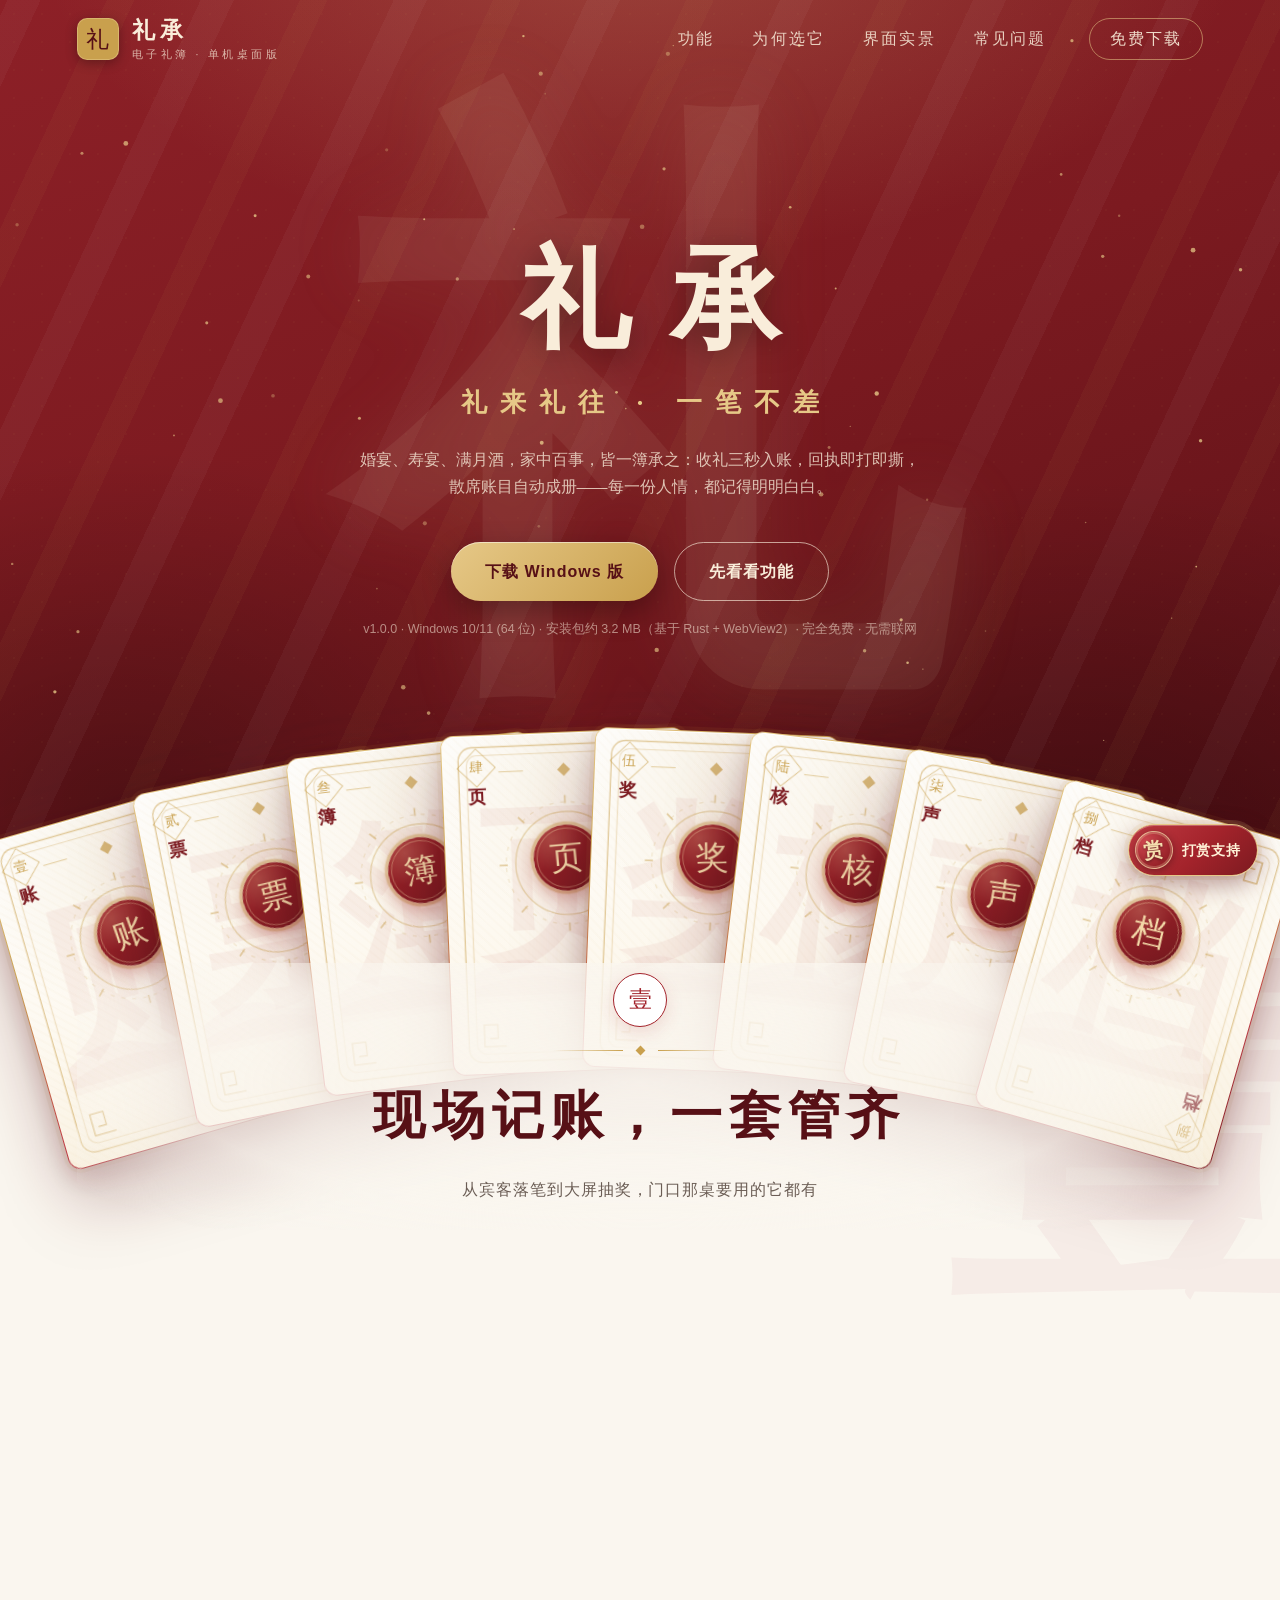
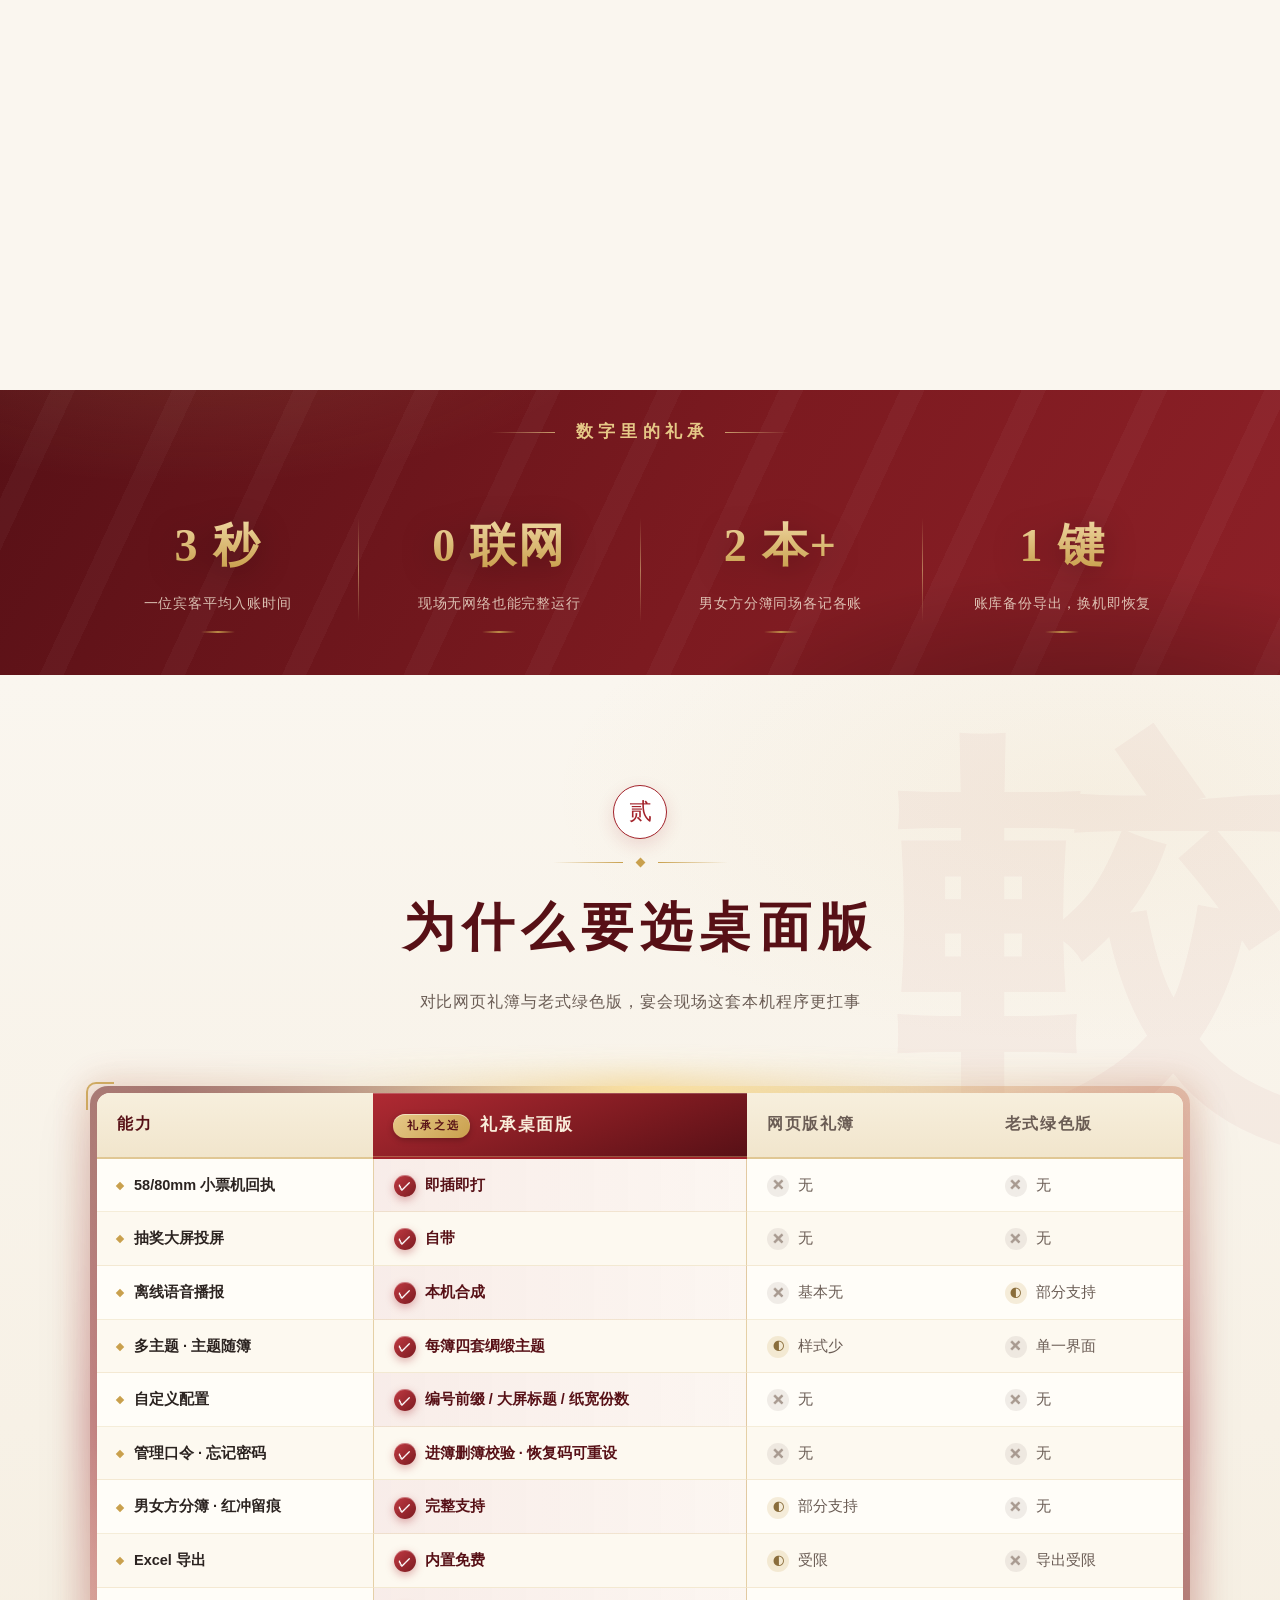
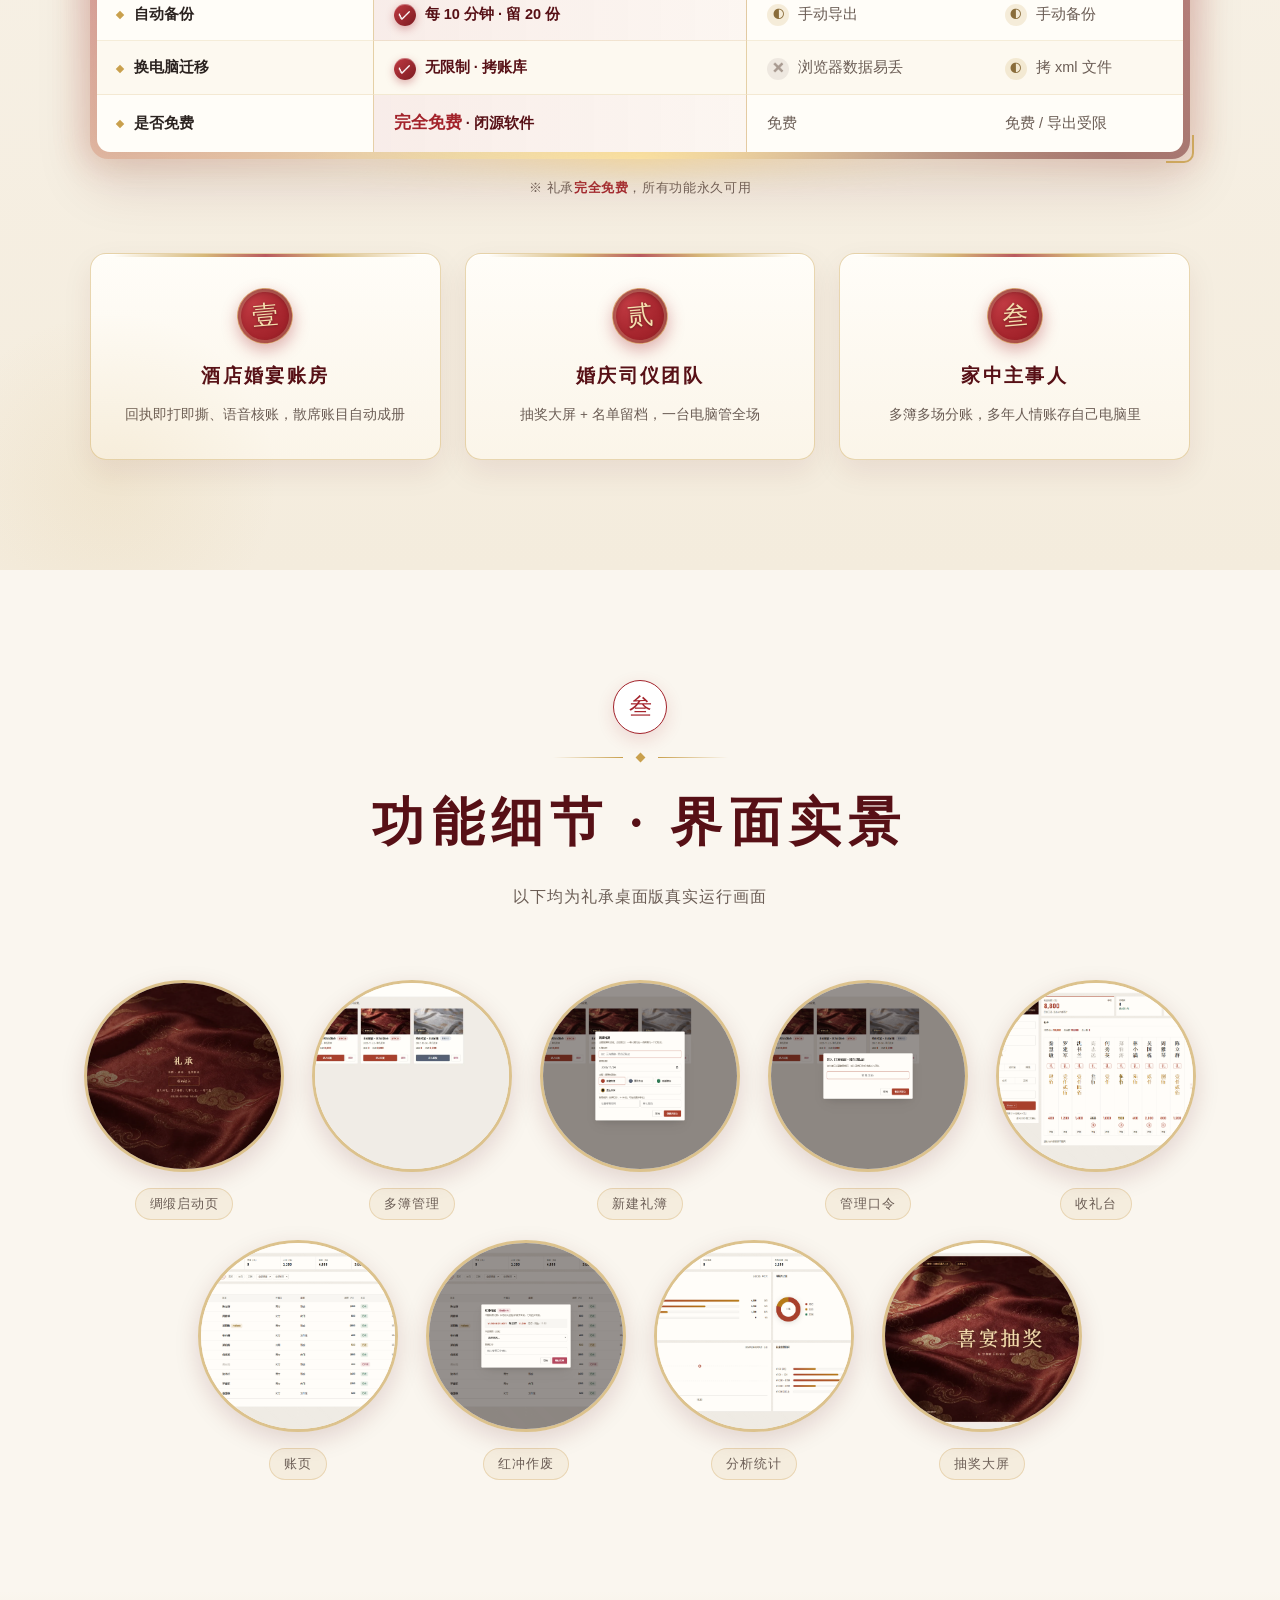
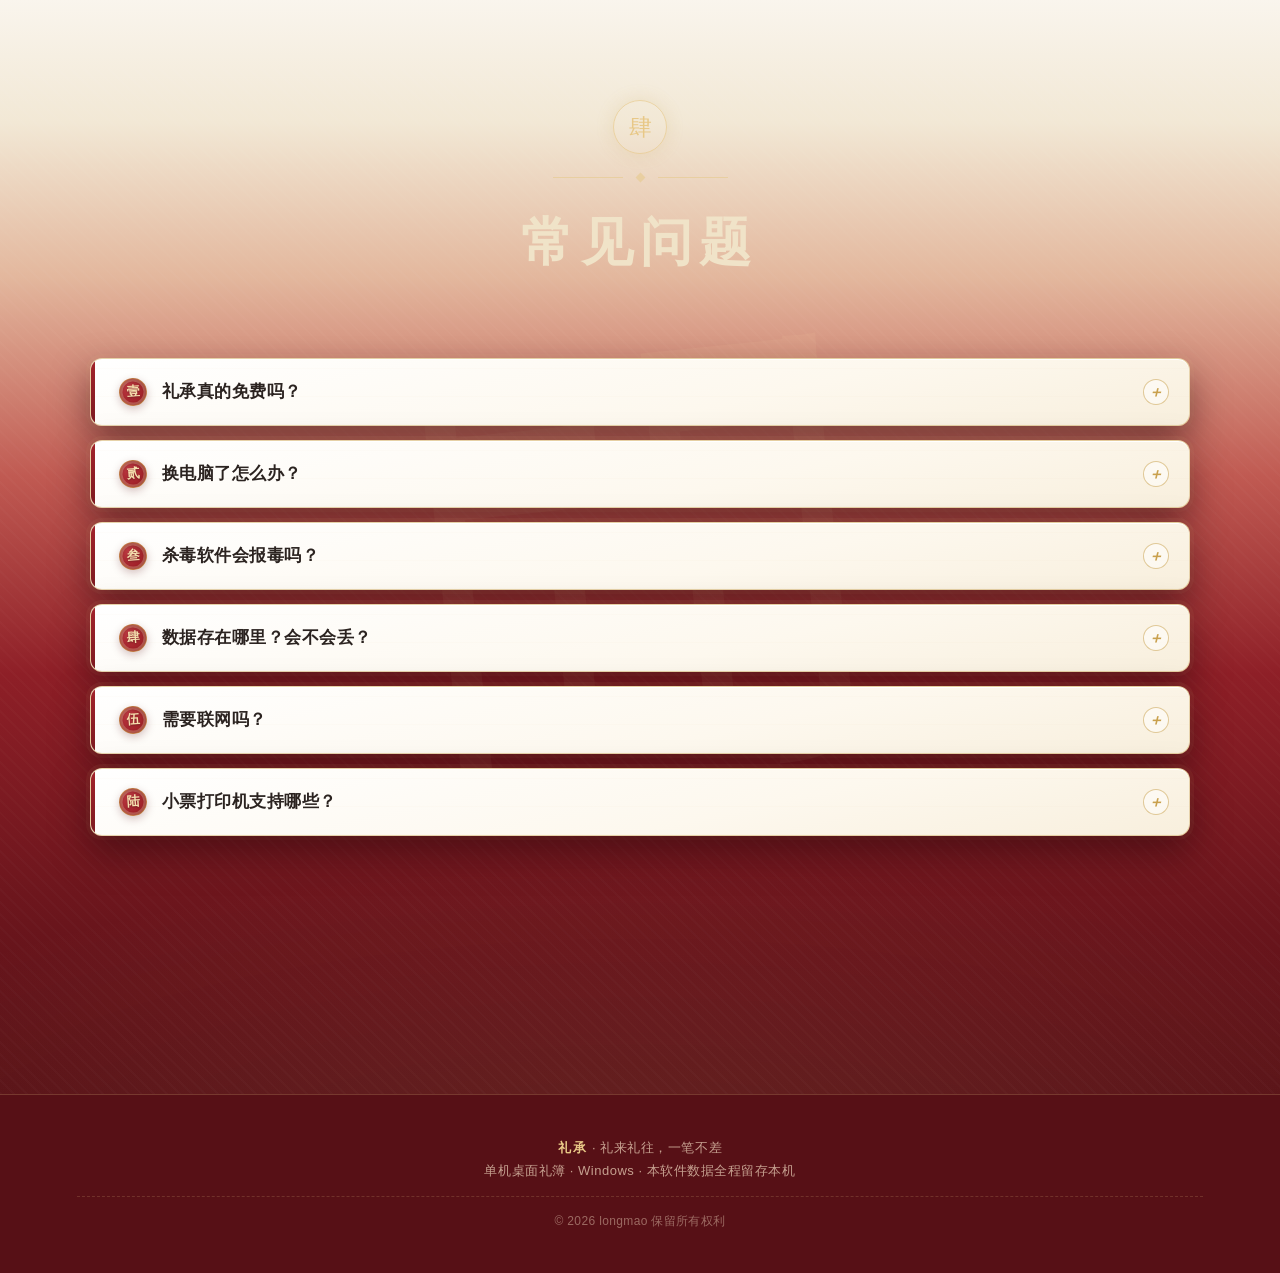
==== commit 0a598e9a: "首页" ====
--- a/index.html
+++ b/index.html
@@ -37,7 +37,7 @@
   "applicationCategory": "BusinessApplication",
   "softwareVersion": "1.0.0",
   "url": "https://www.licbook.cn/",
-  "downloadUrl": "https://github.com/longsmao/longsmao.github.io/releases/download/v1.0.0/licheng-setup-1.0.0.exe",
+  "downloadUrl": "https://www.licbook.cn/download/licheng-setup-1.0.0.exe",
   "offers": { "@type": "Offer", "price": "0", "priceCurrency": "CNY", "description": "完全免费，所有功能永久可用" }
 }
 </script>
@@ -66,7 +66,7 @@
     <a href="#compare">为何选它</a>
     <a href="#gallery">界面实景</a>
     <a href="#faq">常见问题</a>
-    <a class="buy" href="https://github.com/longsmao/longsmao.github.io/releases/download/v1.0.0/licheng-setup-1.0.0.exe" download>免费下载</a>
+    <a class="buy" href="https://www.licbook.cn/download/licheng-setup-1.0.0.exe" download>免费下载</a>
   </nav>
 </header>
 
@@ -81,7 +81,7 @@
   <div class="sub serif">礼来礼往 · 一笔不差</div>
   <p class="desc">婚宴、寿宴、满月酒，家中百事，皆一簿承之：收礼三秒入账，回执即打即撕，散席账目自动成册——每一份人情，都记得明明白白。</p>
   <div class="cta">
-    <a class="btn btn-main" href="https://github.com/longsmao/longsmao.github.io/releases/download/v1.0.0/licheng-setup-1.0.0.exe">下载 Windows 版</a>
+    <a class="btn btn-main" href="https://www.licbook.cn/download/licheng-setup-1.0.0.exe">下载 Windows 版</a>
     <a class="btn btn-ghost" href="#features">先看看功能</a>
   </div>
   <div class="meta">v1.0.0 · Windows 10/11 (64 位) · 安装包约 3.2 MB（基于 Rust + WebView2）· 完全免费 · 无需联网</div>
@@ -241,7 +241,7 @@
       <b class="serif">现在就把礼承带回宴会现场</b>
       <span>Windows 10 / 11 · 免安装单机版 · 数据全程留存本机</span>
     </div>
-    <a class="btn btn-main" href="https://github.com/longsmao/longsmao.github.io/releases/download/v1.0.0/licheng-setup-1.0.0.exe">下载 Windows 版</a>
+    <a class="btn btn-main" href="https://www.licbook.cn/download/licheng-setup-1.0.0.exe">下载 Windows 版</a>
   </div>
 </section>
 
--- a/css/index.css
+++ b/css/index.css
@@ -43,7 +43,7 @@
   }
   .btxt { display: flex; flex-direction: column; gap: 2px; }
   .brand b { font-size: 23px; letter-spacing: 5px; font-weight: 700; line-height: 1; }
-  .brand small { font-size: 10.5px; letter-spacing: .32em; opacity: .72; line-height: 1; }
+  .brand small { font-size: 10.5px; letter-spacing: .32em; opacity: .72; line-height: 1;    margin-top: 5px; }
   nav { display: flex; align-items: center; }
   nav a {
     position: relative; margin-left: 38px; text-decoration: none; color: var(--ink-2);
@@ -141,8 +141,11 @@
   .btn-main {
     color: var(--red-dark); background: linear-gradient(135deg, var(--gold-light) 0%, var(--gold) 100%);
     box-shadow: 0 10px 30px rgba(0,0,0,.30), inset 0 1px 0 rgba(255,255,255,.5);
-  }
-  .btn-main:hover { transform: translateY(-3px); box-shadow: 0 16px 38px rgba(0,0,0,.36), inset 0 1px 0 rgba(255,255,255,.5); }
+    --mx: 0px; --my: 0px;
+    transform: translate(var(--mx), var(--my));
+    transition: transform .16s ease-out, box-shadow .18s ease;
+  }
+  .btn-main:hover { transform: translateY(-3px) translate(var(--mx), var(--my)); box-shadow: 0 16px 38px rgba(0,0,0,.36), inset 0 1px 0 rgba(255,255,255,.5); }
   .btn-ghost { color: #f9edda; border: 1.5px solid rgba(249,237,218,.65); background: transparent; }
   .btn-ghost:hover { transform: translateY(-3px); background: rgba(255,255,255,.08); }
   .hero .meta { margin-top: 18px; font-size: 12.5px; color: rgba(249, 237, 218, .55); position: relative; z-index: 2; opacity: 0; animation: fadeup .9s ease 1.6s forwards; }
@@ -185,11 +188,12 @@
     position: absolute; left: 0; top: 0;
     width: var(--w); height: var(--h);
     background:
-      radial-gradient(140% 60% at 50% 122%, rgba(201,160,77,.12), transparent 60%),
-      radial-gradient(120% 90% at 50% 8%, rgba(201,160,77,.10), transparent 55%),
-      repeating-linear-gradient(45deg, rgba(201,160,77,.028) 0 2px, transparent 2px 7px),
-      linear-gradient(168deg, #fff 0%, #fdf8ee 60%, #f8efdd 100%);
-    border: 1px solid rgba(201,160,77,.6); border-radius: 13px;
+      radial-gradient(140% 60% at 50% 122%, rgba(201,160,77,.12), transparent 60%) padding-box,
+      radial-gradient(120% 90% at 50% 8%, rgba(201,160,77,.10), transparent 55%) padding-box,
+      repeating-linear-gradient(45deg, rgba(201,160,77,.028) 0 2px, transparent 2px 7px) padding-box,
+      linear-gradient(168deg, #fff 0%, #fdf8ee 60%, #f8efdd 100%) padding-box,
+      linear-gradient(150deg, var(--gold-light) 0%, var(--gold) 30%, #c03a42 65%, var(--red-deep) 100%) border-box;
+    border: 1.5px solid transparent; border-radius: 13px;
     box-shadow: 0 30px 70px rgba(87,16,22,.34), 0 10px 26px rgba(87,16,22,.22),
                 inset 0 1px 0 #fff, 0 0 0 4px rgba(201,160,77,.08);
     display: flex; align-items: center; justify-content: center;
@@ -220,7 +224,7 @@
   .sc-card .sc-ic {
     position: relative;
     width: calc(var(--w) * .27); height: calc(var(--w) * .27);
-    border-radius: calc(var(--w) * .05); display: grid; place-items: center;
+    border-radius: 50%; display: grid; place-items: center;
     background:
       radial-gradient(90% 90% at 30% 20%, rgba(243,217,168,.22), transparent 55%),
       linear-gradient(140deg, var(--red) 0%, var(--red-deep) 78%, var(--red-dark) 100%);
@@ -230,7 +234,7 @@
                 0 0 0 4px rgba(201,160,77,.14), 0 0 22px rgba(201,160,77,.18);
   }
   .sc-card .sc-ic::before {
-    content: ""; position: absolute; inset: 3px; border-radius: 7px;
+    content: ""; position: absolute; inset: 3px; border-radius: 50%;
     border: 1px solid rgba(243,217,168,.38);
   }
   /* 扑克式角标：左上 数字+花色字，右下倒 180° 对称 */
@@ -331,80 +335,93 @@
   .fcard h3 { font-size: 19px; color: var(--red-dark); letter-spacing: .06em; font-family: "Noto Serif SC", "Songti SC", serif; margin-bottom: 10px; }
   .fcard p { font-size: 14px; line-height: 1.9; color: var(--ink-2); }
 
-  /* 细节条 */
-  .strip { background: linear-gradient(120deg, var(--red-dark), var(--red-deep) 55%, #8d2027); color: #fff; }
-  .strip .wrap { max-width: 1180px; margin: 0 auto; display: grid; grid-template-columns: repeat(auto-fit, minmax(220px, 1fr)); gap: 30px; }
-  .strip .num { font-size: 34px; font-weight: 800; color: var(--gold-light); }
-  .strip .lbl { font-size: 13.5px; opacity: .85; margin-top: 4px; }
+  /* 细节条：红绸金字 · 数字印章卡 */
+  .strip {
+    position: relative; overflow: hidden; color: #fff; padding: 28px 6vw;
+    background:
+      radial-gradient(720px 300px at 15% -30%, rgba(230,200,135,.14), transparent 60%),
+      radial-gradient(720px 320px at 85% 130%, rgba(0,0,0,.35), transparent 60%),
+      repeating-linear-gradient(115deg, transparent 0 46px, rgba(255,255,255,.03) 46px 68px, transparent 68px 110px),
+      linear-gradient(120deg, var(--red-dark), var(--red-deep) 55%, #8d2027);
+  }
+  .strip .cap { display: flex; align-items: center; justify-content: center; gap: 16px; margin-bottom: 46px; }
+  .strip .cap b { font-size: 17px; letter-spacing: .3em; text-indent: .3em; color: var(--gold-light); font-weight: 700; }
+  .strip .cap i { width: 64px; height: 1px; background: linear-gradient(90deg, transparent, rgba(230,200,135,.75)); }
+  .strip .cap i:last-child { transform: scaleX(-1); }
+  .strip .wrap { max-width: 1180px; margin: 0 auto; display: grid; grid-template-columns: repeat(auto-fit, minmax(230px, 1fr)); gap: 18px 0; position: relative; }
+  .sitem { position: relative; text-align: center; padding: 14px 26px; }
+  /* 金线分隔：相邻项之间一道上下渐隐的竖细线 */
+  .sitem + .sitem::before {
+    content: ""; position: absolute; left: 0; top: 16%; bottom: 16%; width: 1px;
+    background: linear-gradient(180deg, transparent, rgba(230,200,135,.55), transparent);
+  }
+  .strip .num {
+    font-size: 46px; font-weight: 900; letter-spacing: .04em;
+    background: linear-gradient(180deg, #f7e3b4 0%, var(--gold) 80%);
+    -webkit-background-clip: text; background-clip: text; color: transparent;
+    filter: drop-shadow(0 6px 16px rgba(0,0,0,.28));
+    transition: filter .3s ease, transform .3s cubic-bezier(.22,.8,.3,1);
+  }
+  .sitem:hover .num { transform: translateY(-3px); filter: drop-shadow(0 10px 22px rgba(0,0,0,.35)) drop-shadow(0 0 18px rgba(230,200,135,.35)); }
+  .strip .lbl { font-size: 13.5px; color: rgba(249,237,218,.78); margin-top: 8px; letter-spacing: .06em; }
+  .strip .lbl::after {
+    content: ""; display: block; width: 34px; height: 2px; margin: 15px auto 0; border-radius: 2px;
+    background: linear-gradient(90deg, transparent, rgba(201,160,77,.85), transparent);
+  }
+  @media (max-width: 620px) {
+    .strip .num { font-size: 38px; }
+    .strip { padding: 66px 6vw; }
+    .sitem + .sitem::before { display: none; }
+  }
 
   /* 功能细节：实景截图两排错落 */
-  .shots { max-width: 1400px; margin: 0 auto; display: flex; flex-direction: column; }
-  .srow { display: flex; gap: 22px; justify-content: center; }
-  .srow + .srow { margin-top: -30px; }
-  .shot { flex: 0 1 calc((100% - 88px) / 5); min-width: 220px; position: relative; z-index: 1;
-    transition: transform .3s ease, box-shadow .3s ease, border-color .3s ease; }
-  /* 错落：上下交替偏移 + 微旋转，像摊开的实拍照片（权重压过 .reveal.on） */
-  .shots .srow .shot { transform: translateY(var(--dy, 0)) rotate(var(--dr, 0)); }
-  .srow .shot:nth-child(odd)  { --dy: -24px; --dr: -1.4deg; }
-  .srow .shot:nth-child(even) { --dy: 12px; --dr: 1.1deg; }
-  .srow .shot:nth-child(3n)   { --dy: -8px; --dr: -.6deg; }
-  /* 精装相框：金双线 + 四角金夹 + 暖纸底纹 */
-  .shot { border: 1px solid rgba(201,160,77,.5); border-radius: 14px; padding: 7px;
-    background:
-      repeating-linear-gradient(45deg, rgba(201,160,77,.028) 0 1px, transparent 1px 8px),
-      linear-gradient(168deg, #fffdf7, #faf4e7);
-    box-shadow:
-      inset 0 0 0 1px rgba(255,255,255,.65),
-      0 2px 0 rgba(201,160,77,.14),
-      0 16px 34px -14px rgba(87,16,22,.20),
-      0 4px 12px rgba(87,16,22,.07); }
-  .shot::before { content: ""; position: absolute; inset: 3px; border-radius: 10px; pointer-events: none;
-    border-top: 2px solid transparent; border-bottom: 2px solid transparent;
-    background:
-      linear-gradient(#c9a04d, #c9a04d) left top / 16px 2px no-repeat,
-      linear-gradient(#c9a04d, #c9a04d) right top / 16px 2px no-repeat,
-      linear-gradient(#c9a04d, #c9a04d) left bottom / 16px 2px no-repeat,
-      linear-gradient(#c9a04d, #c9a04d) right bottom / 16px 2px no-repeat;
-    opacity: .8; }
-  .shots .srow .shot:hover { transform: translateY(calc(var(--dy, 0px) - 12px)) rotate(0deg); z-index: 5;
-    border-color: rgba(201,160,77,.85);
-    box-shadow:
-      inset 0 0 0 1px rgba(255,255,255,.75),
-      0 0 0 4px rgba(201,160,77,.10),
-      0 30px 56px -16px rgba(87,16,22,.30),
-      0 8px 18px rgba(87,16,22,.10); }
-  /* 截图内窗：红绸标题栏 */
-  .shot .win { border-radius: 8px; overflow: hidden; border: 1px solid rgba(87,16,22,.14);
-    box-shadow: 0 1px 0 rgba(255,255,255,.5) inset; }
-  .shot .bar { display: flex; align-items: center; gap: 6px; padding: 7px 11px;
-    background: linear-gradient(120deg, var(--red-dark), var(--red-deep) 55%, #8d2027); }
-  .shot .bar i { width: 7px; height: 7px; border-radius: 50%; background: rgba(245,223,174,.35); }
-  .shot .bar i:nth-child(1) { background: #e8a49b; } .shot .bar i:nth-child(2) { background: #ecc887; } .shot .bar i:nth-child(3) { background: #a8c9a0; }
-  .shot .bar b { margin-left: 6px; font-size: 10.5px; font-weight: 600; color: #f5dfae; letter-spacing: .12em;
-    font-family: "Noto Serif SC", "STZhongsong", serif; }
-  .shot img { display: block; width: 100%; aspect-ratio: 16 / 9; object-fit: cover; object-position: top; }
-  /* hover：整个窗体（边框+标题栏+图）同步放大 3 倍，悬浮于页面之上 */
-  .shot .win { transition: transform .5s cubic-bezier(.22,.8,.3,1); transform-origin: center; }
-  .shots .srow .shot:hover .win { transform: scale(3); position: relative; z-index: 80; }
-  .shot figcaption { display: flex; align-items: center; gap: 9px; padding: 12px 12px 10px;
-    font-family: "Noto Serif SC", "STZhongsong", serif; font-size: 13.5px; color: var(--ink); letter-spacing: .04em; }
-  .shot figcaption::before { content: ""; width: 18px; height: 1px; margin-left: -2px;
-    background: linear-gradient(90deg, rgba(201,160,77,0), var(--gold)); }
-  /* 编号改朱印圆章 */
-  .shot figcaption em { font-style: normal; font-size: 11px; color: #f5dfae; flex: none;
-    width: 22px; height: 22px; border-radius: 50%; display: grid; place-items: center;
-    background: radial-gradient(circle at 35% 30%, #b93a40, var(--red-deep) 70%);
-    border: 1px solid rgba(201,160,77,.55); box-shadow: 0 2px 6px rgba(87,16,22,.28), inset 0 1px 2px rgba(255,255,255,.25);
-    transform: rotate(-4deg); }
-  @media (max-width: 999px) {
-    .srow { flex-wrap: wrap; }
-    .shot { flex: 0 1 calc((100% - 44px) / 3); min-width: 180px; transform: none !important; }
-    .srow + .srow { margin-top: 22px; }
-  }
-  @media (max-width: 620px) { .shot { flex: 1 1 100%; } }
+  /* 界面实景：圆形→悬停矩形放大 */
+  .circle-gallery { max-width: 1200px; margin: 0 auto; display: flex; flex-direction: column; align-items: center; gap: 20px; }
+  .circle-row { display: flex; gap: 28px; justify-content: center; flex-wrap: wrap; }
+  .circle-item { display: flex; flex-direction: column; align-items: center; gap: 12px; position: relative; z-index: 1; width: 200px; height: 240px; }
+  .circle-frame {
+    width: 200px; height: 200px; border-radius: 50%; overflow: hidden;
+    border: 3px solid rgba(201,160,77,.6);
+    box-shadow: 0 8px 24px rgba(87,16,22,.15), inset 0 0 0 1px rgba(255,255,255,.5);
+    transition: width .4s cubic-bezier(.22,.8,.3,1), height .4s cubic-bezier(.22,.8,.3,1), border-radius .4s ease, box-shadow .4s ease, border-color .4s ease;
+    cursor: pointer; position: relative;
+  }
+  .circle-frame img {
+    width: 100%; height: 100%; object-fit: cover; object-position: top;
+    transition: transform .4s ease;
+  }
+  .circle-item:hover { z-index: 10; }
+  .circle-item:hover .circle-frame {
+    position: absolute; top: 0; left: 50%; transform: translateX(-50%);
+    width: 540px; height: 325px; border-radius: 14px;
+    border-color: rgba(201,160,77,.9);
+    box-shadow: 0 20px 50px rgba(87,16,22,.35), 0 0 0 4px rgba(201,160,77,.12), 0 0 30px rgba(201,160,77,.2);
+    z-index: 20;
+  }
+  .circle-item:hover .circle-frame img { width: 100% !important; }
+  .circle-label {
+    display: inline-block; padding: 4px 14px; border-radius: 99px;
+    font-family: "Noto Serif SC", "STZhongsong", serif; font-size: 13px; color: var(--ink-2); letter-spacing: .06em;
+    background: rgba(201,160,77,.1); border: 1px solid rgba(201,160,77,.3);
+    transition: all .3s ease; white-space: nowrap; margin-top: 4px;
+  }
+  .circle-item:hover .circle-label { opacity: 1; color: var(--red-dark); background: rgba(201,160,77,.2); border-color: rgba(201,160,77,.6); }
+  /* 背景装饰 */
+  #gallery::before {
+    content: ""; position: absolute; inset: 0; pointer-events: none;
+    background: radial-gradient(circle, rgba(201,160,77,.04) 1px, transparent 1px);
+    background-size: 28px 28px;
+  }
+  @media (max-width: 768px) {
+    .circle-item { width: 140px; height: 180px; }
+    .circle-frame { width: 140px; height: 140px; }
+    .circle-item:hover .circle-frame { width: 280px; height: 175px; }
+    .circle-row { gap: 16px; }
+    .circle-label { font-size: 11px; padding: 3px 10px; }
+  }
 
   /* FAQ：宣纸账页手风琴，金框卡 + 朱印题号 + 红绸签 */
-  .faq { max-width: 820px; margin: 0 auto; display: flex; flex-direction: column; gap: 14px; }
+  .faq { max-width: 1100px; margin: 0 auto; display: flex; flex-direction: column; gap: 14px; }
   .faq details {
     position: relative; border-radius: 12px; overflow: hidden;
     border: 1px solid rgba(201,160,77,.45);
@@ -484,7 +501,7 @@
 .btn-off{opacity:.55;cursor:not-allowed;user-select:none}
 
   .faq-dl {
-    max-width: 820px; margin: 44px auto 0; padding: 22px 28px;
+    max-width: 1100px; margin: 44px auto 0; padding: 22px 28px;
     display: flex; align-items: center; gap: 22px;
     border: 1px solid rgba(230,200,135,.5); border-radius: 14px;
     background:
@@ -520,4 +537,196 @@
 
   .reveal { opacity: 0; transform: translateY(26px); transition: opacity .7s ease, transform .7s ease; }
   .reveal.on { opacity: 1; transform: none; }
-  @media (max-width: 640px) { nav a:not(.buy) { display: none; } .brand small { display: none; } }+  @media (max-width: 640px) { nav a:not(.buy) { display: none; } .brand small { display: none; } }
+
+  /* ===== 对比区块 #compare：宣纸金框账表 ===== */
+  #compare {
+    position: relative; overflow: hidden;
+    background:
+      radial-gradient(900px 420px at 85% 8%, rgba(201,160,77,.08), transparent 60%),
+      linear-gradient(180deg, var(--paper) 0%, #f4ecdd 100%);
+  }
+  #compare::before {
+    content: "較"; position: absolute; right: -30px; top: 60px; line-height: 1;
+    font-family: "Noto Serif SC", "Songti SC", serif; font-weight: 900;
+    font-size: min(36vw, 420px); color: rgba(163,35,43,.045); pointer-events: none; user-select: none;
+  }
+  #compare::after {
+    content: ""; position: absolute; left: -60px; bottom: -80px; width: 340px; height: 340px; border-radius: 50%;
+    background: radial-gradient(circle, rgba(201,160,77,.10), transparent 70%); pointer-events: none;
+  }
+  .cmp { position: relative; max-width: 1100px; margin: 0 auto; }
+  /* 双层金框：外框 + 内描线，四角回纹由框线渐变模拟；边缘为旋转的锥形流光 */
+  @property --cmp-ang { syntax: "<angle>"; initial-value: 0deg; inherits: false; }
+  .cmp-frame {
+    position: relative; z-index: 1; border-radius: 18px; padding: 7px;
+    background: conic-gradient(from var(--cmp-ang),
+      #ffedc2 0deg, rgba(230,200,135,.55) 30deg,
+      rgba(163,35,43,.30) 75deg, rgba(87,16,22,.55) 125deg,
+      #ffedc2 180deg, rgba(230,200,135,.55) 210deg,
+      rgba(163,35,43,.30) 255deg, rgba(87,16,22,.55) 305deg,
+      #ffedc2 360deg);
+    box-shadow: 0 24px 56px rgba(87,16,22,.14);
+    animation: cmpFlow 6s linear infinite;
+  }
+  /* 外溢光晕：同款锥形渐变 + 模糊，随边框同步旋转 */
+  .cmp-halo {
+    position: absolute; inset: -9px; border-radius: 26px; z-index: 0; pointer-events: none;
+    background: conic-gradient(from var(--cmp-ang),
+      #f5d78e 0deg, rgba(230,200,135,.25) 40deg,
+      rgba(163,35,43,.35) 90deg, rgba(230,200,135,.2) 140deg,
+      #f5d78e 180deg, rgba(230,200,135,.25) 220deg,
+      rgba(163,35,43,.35) 270deg, rgba(230,200,135,.2) 320deg,
+      #f5d78e 360deg);
+    filter: blur(15px); opacity: .85;
+    animation: cmpFlow 6s linear infinite;
+  }
+  @keyframes cmpFlow { to { --cmp-ang: 360deg; } }
+  .cmp-frame:hover .cmp-halo { animation-duration: 2.6s; }
+  @media (prefers-reduced-motion: reduce) { .cmp-frame, .cmp-halo { animation: none; } }
+  .cmp-frame::before, .cmp-frame::after {
+    content: ""; position: absolute; width: 26px; height: 26px; pointer-events: none; z-index: 2;
+    border: 2px solid var(--gold); opacity: .85;
+  }
+  .cmp-frame::before { left: -4px; top: -4px; border-right: none; border-bottom: none; border-radius: 10px 0 0 0; }
+  .cmp-frame::after { right: -4px; bottom: -4px; border-left: none; border-top: none; border-radius: 0 0 10px 0; }
+  .cmp .scroll-x table {
+    width: 100%; border-collapse: separate; border-spacing: 0; min-width: 740px;
+    background: #fffdf8; font-size: 14.5px;
+  }
+  .cmp .scroll-x { position: relative; z-index: 2; border-radius: 13px; overflow-x: auto; }
+
+  .cmp thead th {
+    padding: 18px 20px; text-align: left; white-space: nowrap;
+    font-family: "Noto Serif SC", "Songti SC", serif; font-size: 15.5px; letter-spacing: .1em;
+    color: var(--ink-2); background: linear-gradient(180deg, #f7efdd, #f1e5cc);
+    border-bottom: 2px solid rgba(201,160,77,.5);
+  }
+  .cmp thead th:first-child { color: var(--red-dark); }
+  .cmp thead th:not(.us) + .us, .cmp thead th.us { border-bottom-color: var(--red); }
+  .cmp thead th.us {
+    position: relative; color: #f9edda; font-size: 16.5px;
+    background: linear-gradient(160deg, #b02a33 0%, var(--red-deep) 60%, var(--red-dark) 100%);
+    box-shadow: inset 0 1px 0 rgba(255,255,255,.22), inset 0 -1px 0 rgba(230,200,135,.35);
+  }
+  .cmp thead th.us em {
+    display: inline-block; font-style: normal; font-size: 10.5px; letter-spacing: .22em; text-indent: .22em;
+    color: var(--red-dark); background: linear-gradient(135deg, var(--gold-light), var(--gold));
+    padding: 3px 10px 3px 12px; border-radius: 99px; margin-right: 10px; vertical-align: middle;
+    box-shadow: 0 2px 6px rgba(0,0,0,.25), inset 0 1px 0 rgba(255,255,255,.5);
+  }
+  .cmp tbody td {
+    padding: 14px 20px; color: var(--ink-2); vertical-align: middle;
+    border-bottom: 1px solid rgba(201,160,77,.18);
+  }
+  .cmp tbody tr { transition: background .25s ease; }
+  .cmp tbody tr:nth-child(even) td { background: rgba(201,160,77,.045); }
+  .cmp tbody tr:hover td { background: rgba(201,160,77,.10); }
+  .cmp tbody tr:last-child td { border-bottom: none; }
+  .cmp tbody td:first-child { color: var(--ink); font-weight: 600; white-space: nowrap; }
+  .cmp tbody td:first-child::before {
+    content: ""; display: inline-block; width: 6px; height: 6px; margin-right: 11px;
+    background: var(--gold); vertical-align: middle; transform: rotate(45deg);
+  }
+  /* 礼承列：通栏浅红缎底 + 左右金线 */
+  .cmp td.us {
+    color: var(--red-dark); font-weight: 600;
+    background: linear-gradient(90deg, rgba(163,35,43,.075), rgba(163,35,43,.03));
+    border-left: 1px solid rgba(201,160,77,.45); border-right: 1px solid rgba(201,160,77,.45);
+  }
+  .cmp tbody tr:hover td.us { background: linear-gradient(90deg, rgba(163,35,43,.12), rgba(163,35,43,.05)); }
+  .cmp td.us b { font-family: "Noto Serif SC", serif; font-size: 17px; color: var(--red); }
+  /* 状态徽标 */
+  .cmp .ok, .cmp .no, .cmp .half {
+    display: inline-grid; place-items: center; width: 22px; height: 22px; border-radius: 50%;
+    font-style: normal; font-size: 13px; font-weight: 700; line-height: 1;
+    margin-right: 9px; vertical-align: middle;
+  }
+  .cmp .ok {
+    color: #fff; background: linear-gradient(135deg, #c03a42, var(--red-deep));
+    box-shadow: 0 3px 8px rgba(163,35,43,.35), inset 0 1px 0 rgba(255,255,255,.35);
+  }
+  .cmp .no { color: #a89a90; background: rgba(107,93,85,.10); }
+  .cmp .half { color: #8a6d3b; background: rgba(201,160,77,.18); font-size: 11px; }
+  .cmp-note {
+    margin-top: 18px; text-align: center; font-size: 13px; color: var(--ink-2); letter-spacing: .05em;
+  }
+  .cmp-note b { color: var(--red); }
+
+  /* 适合谁：朱印人物卡 */
+  .who { position: relative; max-width: 1100px; margin: 54px auto 0; display: grid; grid-template-columns: repeat(3, 1fr); gap: 24px; }
+  .wcard {
+    position: relative; text-align: center; padding: 34px 26px 30px; border-radius: 16px;
+    background: linear-gradient(180deg, #fffdf8, #fbf5e9);
+    border: 1px solid rgba(201,160,77,.42);
+    box-shadow: 0 12px 30px rgba(87,16,22,.08), inset 0 1px 0 #fff;
+    transition: transform .35s cubic-bezier(.22,.8,.3,1), box-shadow .35s ease, border-color .35s ease;
+  }
+  .wcard::before {
+    content: ""; position: absolute; left: 22px; right: 22px; top: 0; height: 3px; border-radius: 0 0 4px 4px;
+    background: linear-gradient(90deg, transparent, var(--gold) 30%, var(--red) 50%, var(--gold) 70%, transparent);
+    opacity: .75; transition: opacity .35s ease;
+  }
+  .wcard:hover { transform: translateY(-10px) scale(1.02); border-color: rgba(201,160,77,.8);
+    box-shadow: 0 26px 52px rgba(87,16,22,.18), 0 0 0 4px rgba(201,160,77,.10), 0 0 30px rgba(201,160,77,.22); }
+  .wcard:hover::before { opacity: 1; }
+  .w-seal {
+    display: grid; place-items: center; width: 56px; height: 56px; margin: 0 auto 16px; border-radius: 50%;
+    font-size: 26px; color: #f5dfae; transform: rotate(-5deg);
+    background: radial-gradient(120% 120% at 30% 25%, #c03a42, #a3232b 55%, #7c1a20);
+    border: 1px solid rgba(230,200,135,.75);
+    box-shadow: inset 0 0 0 3px rgba(245,223,174,.25), inset 0 2px 6px rgba(0,0,0,.35), 0 6px 16px rgba(163,35,43,.35);
+    text-shadow: 0 1px 3px rgba(0,0,0,.4);
+    transition: transform .35s cubic-bezier(.22,.8,.3,1);
+  }
+  .wcard:hover .w-seal { transform: rotate(3deg) scale(1.06); }
+  .wcard b { display: block; font-size: 19px; color: var(--red-dark); letter-spacing: .12em; margin-bottom: 10px; }
+  .wcard > span:not(.w-seal) { display: block; font-size: 13.5px; color: var(--ink-2); line-height: 1.95; }
+  @media (max-width: 860px) { .who { grid-template-columns: 1fr; } .wcard { padding: 28px 22px 24px; } }
+  /* 漂浮打赏码 */
+  .reward { position: fixed; right: 22px; bottom: 24px; z-index: 9999; display: flex; flex-direction: column; align-items: flex-end; gap: 12px; }
+  .reward-fab {
+    display: flex; align-items: center; gap: 9px; cursor: pointer; position: relative;
+    padding: 6px 16px 6px 6px; border-radius: 999px;
+    color: #fff3d8; font-size: 14px; font-weight: 700; letter-spacing: .06em; line-height: 1;
+    background: linear-gradient(135deg, #c03a42, #a3232b 55%, #7c1a20);
+    border: 1.5px solid var(--gold-light);
+    box-shadow: 0 8px 24px rgba(87,16,22,.42), inset 0 1px 0 rgba(255,255,255,.28), 0 0 0 4px rgba(230,200,135,.16);
+    transition: transform .3s cubic-bezier(.22,.8,.3,1), box-shadow .3s ease;
+    animation: rewardPulse 2.6s ease-in-out infinite;
+  }
+  .reward-fab-seal {
+    display: grid; place-items: center; width: 38px; height: 38px; border-radius: 50%; flex: 0 0 auto;
+    font-size: 20px; color: #f5dfae; transform: rotate(-6deg); text-shadow: 0 1px 3px rgba(0,0,0,.45);
+    background: radial-gradient(120% 120% at 30% 25%, #d04850, #8e1b22 70%);
+    border: 1px solid rgba(245,223,174,.75);
+    box-shadow: inset 0 0 0 2px rgba(245,223,174,.25), 0 2px 8px rgba(0,0,0,.3);
+  }
+  .reward-fab-text { white-space: nowrap; }
+  .reward-fab:hover { transform: translateY(-4px) scale(1.05); box-shadow: 0 14px 32px rgba(87,16,22,.55), inset 0 1px 0 rgba(255,255,255,.35), 0 0 0 6px rgba(230,200,135,.24); }
+  .reward.open .reward-fab { animation: none; }
+  @keyframes rewardPulse {
+    0%,100% { box-shadow: 0 8px 24px rgba(87,16,22,.42), inset 0 1px 0 rgba(255,255,255,.28), 0 0 0 4px rgba(230,200,135,.16); }
+    50% { box-shadow: 0 8px 24px rgba(87,16,22,.42), inset 0 1px 0 rgba(255,255,255,.28), 0 0 0 12px rgba(230,200,135,0); }
+  }
+  .reward-card {
+    width: 262px; padding: 18px 18px 16px; border-radius: 14px; text-align: center; position: relative;
+    background: linear-gradient(180deg, #fffdf8, #fbf5e9);
+    border: 1px solid rgba(201,160,77,.55);
+    box-shadow: 0 18px 48px rgba(87,16,22,.24), inset 0 1px 0 #fff;
+    transform-origin: bottom right; transform: scale(.82) translateY(12px); opacity: 0; pointer-events: none;
+    transition: transform .32s cubic-bezier(.22,.8,.3,1), opacity .28s ease;
+  }
+  .reward.open .reward-card { transform: scale(1) translateY(0); opacity: 1; pointer-events: auto; }
+  .reward-close {
+    position: absolute; top: 8px; right: 10px; width: 26px; height: 26px; border: 0; cursor: pointer;
+    background: transparent; color: var(--ink-2); font-size: 22px; line-height: 1; border-radius: 50%;
+    transition: color .2s, background .2s;
+  }
+  .reward-close:hover { color: var(--red); background: rgba(163,35,43,.08); }
+  .reward-title { font-size: 30px; color: var(--red); line-height: 1.2; }
+  .reward-sub { font-size: 12px; color: var(--ink-2); margin: 2px 0 12px; }
+  .reward-card img { width: 100%; max-width: 224px; height: auto; display: block; margin: 0 auto; border-radius: 8px; box-shadow: 0 4px 14px rgba(87,16,22,.14); }
+  .reward-tip { margin-top: 10px; font-size: 12px; color: var(--gold); letter-spacing: .08em; }
+  @media (max-width: 640px) { .reward { right: 14px; bottom: 16px; } .reward-card { width: 236px; } .reward-fab { padding: 5px 13px 5px 5px; font-size: 13px; } .reward-fab-seal { width: 34px; height: 34px; font-size: 18px; } }
+  @media (prefers-reduced-motion: reduce) { .reward-fab { animation: none; } .reward-card, .reward-fab { transition: none; } }
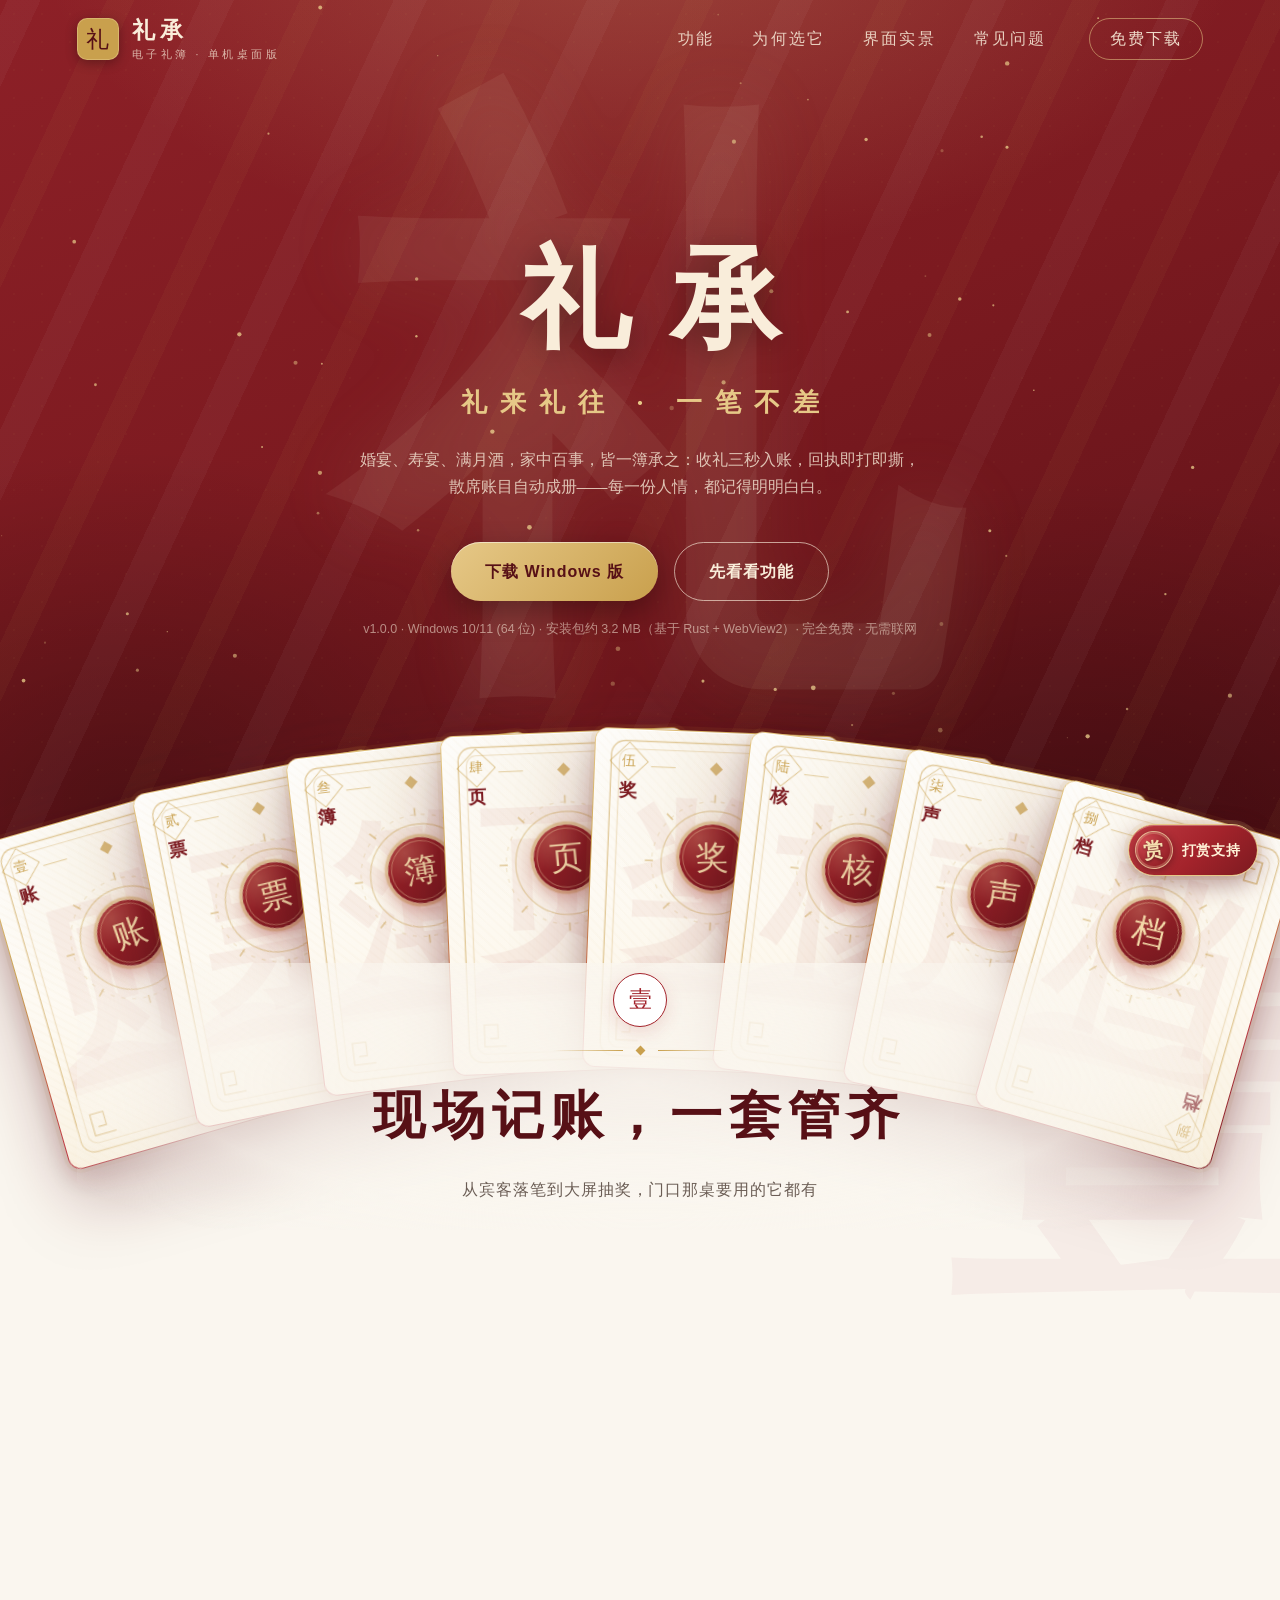
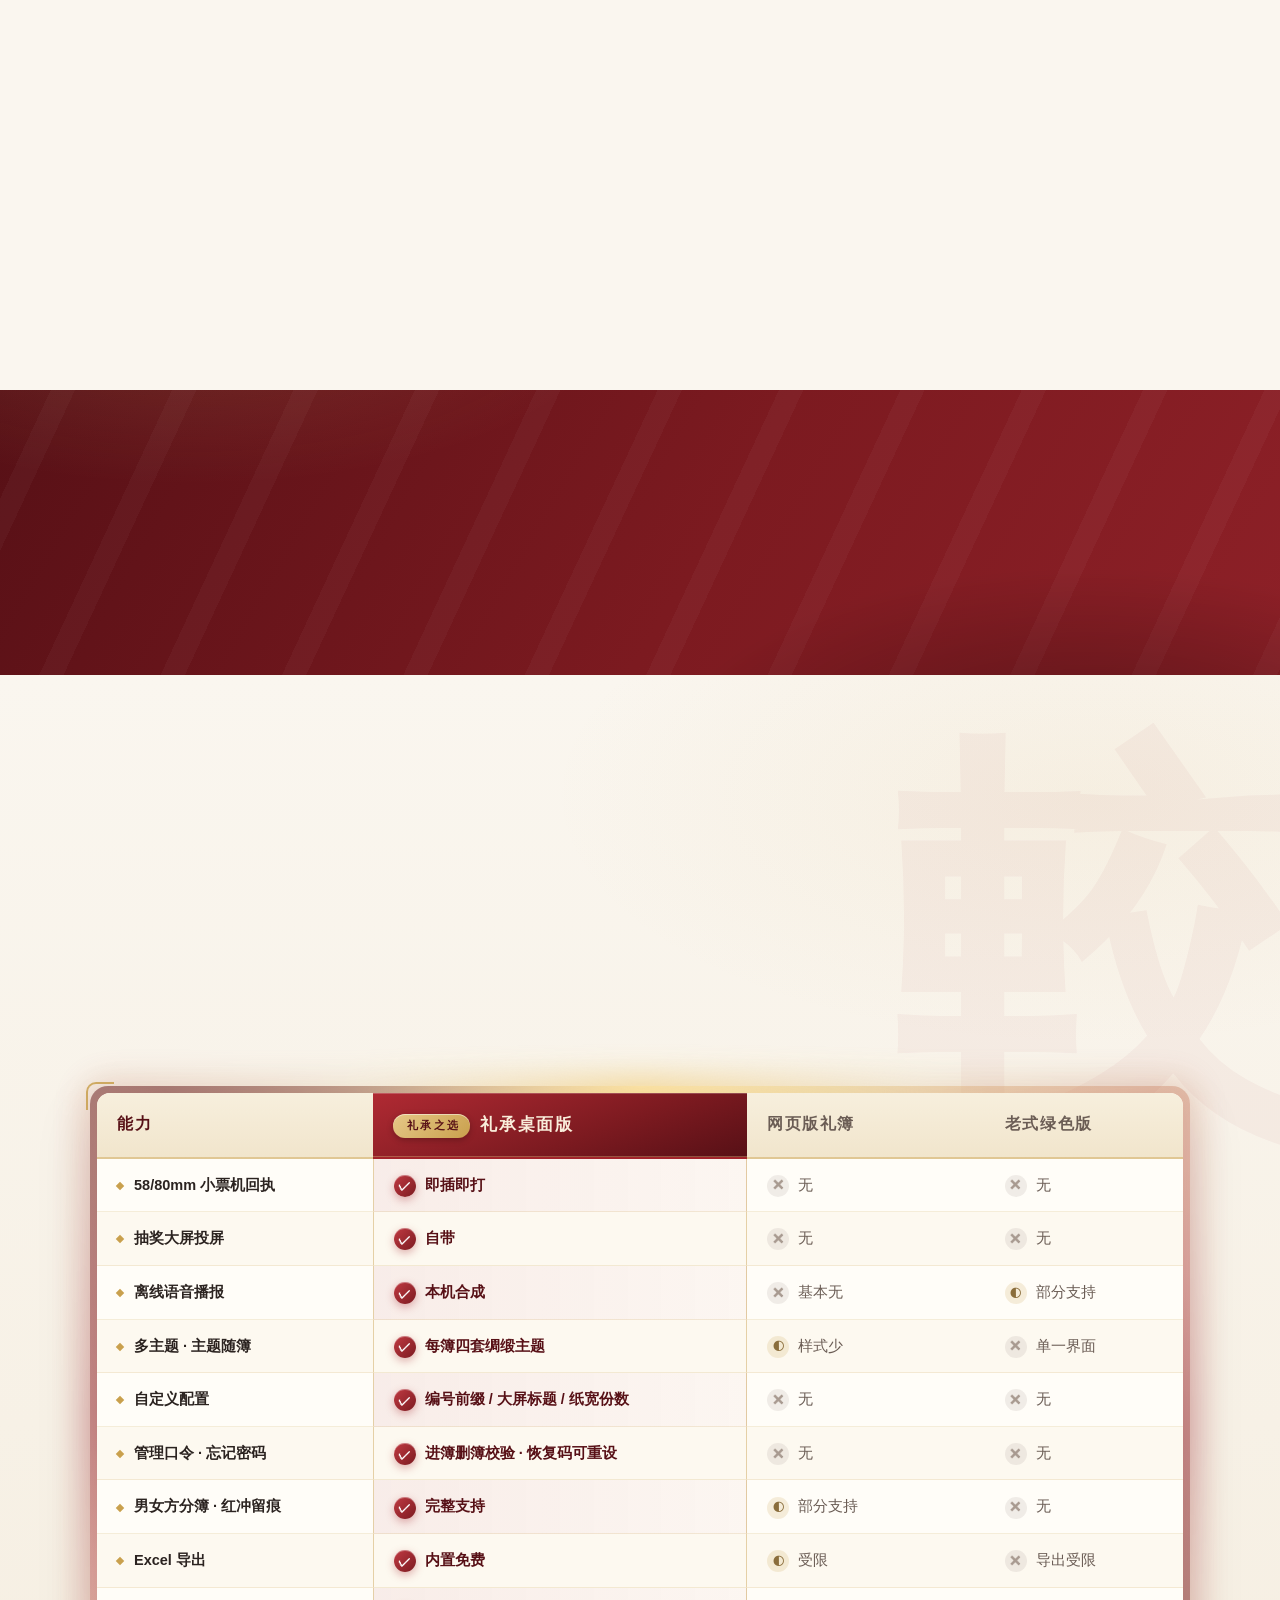
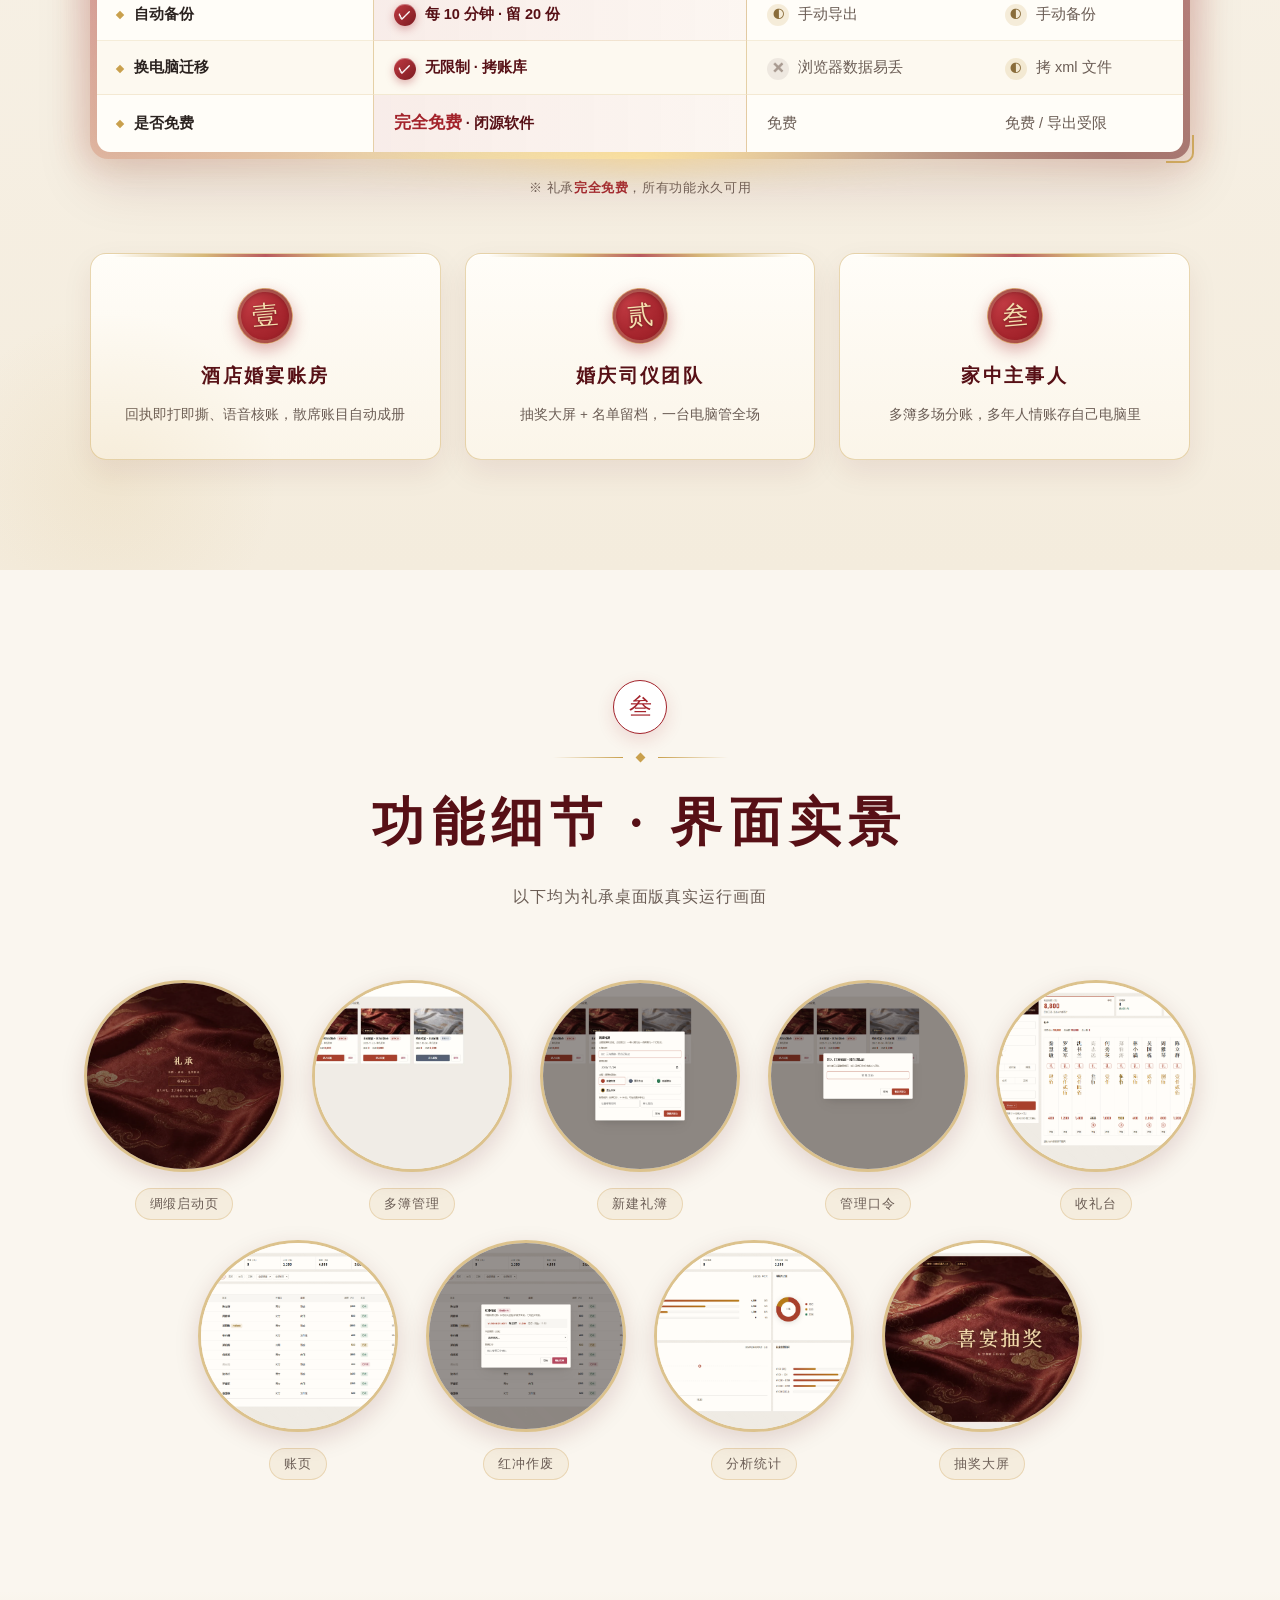
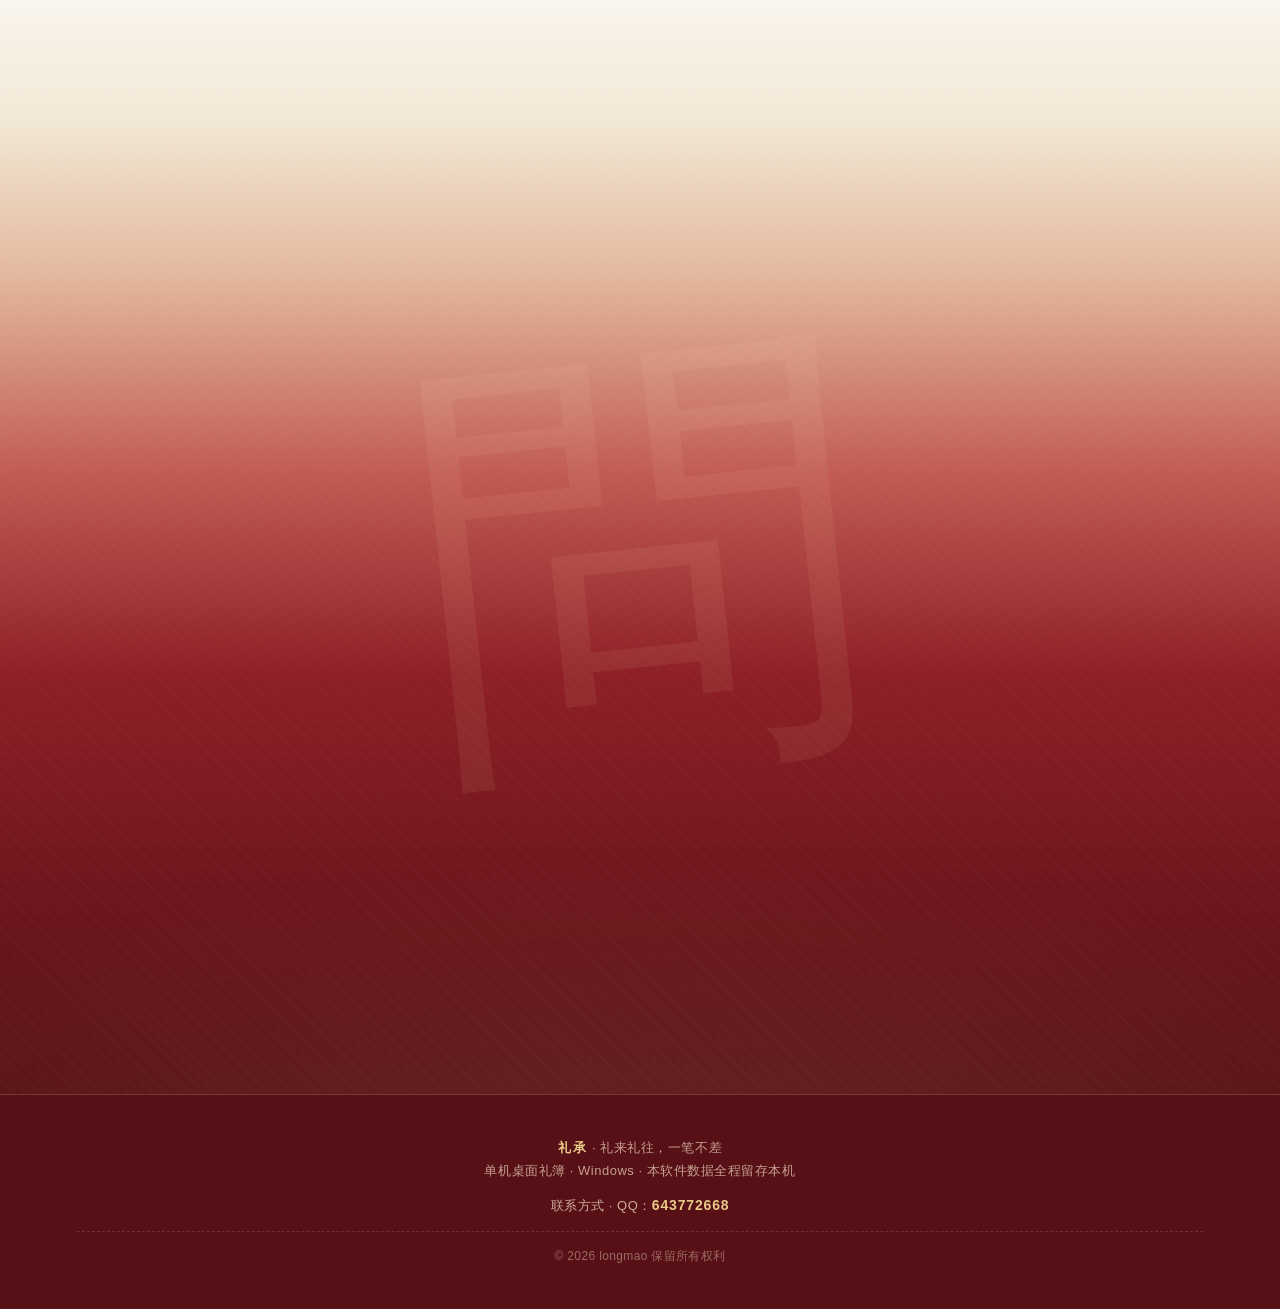
==== commit f6313fab: "首页" ====
--- a/index.html
+++ b/index.html
@@ -248,6 +248,7 @@
 <footer>
   <b class="serif">礼承</b> · 礼来礼往，一笔不差<br>
   单机桌面礼簿 · Windows · 本软件数据全程留存本机
+  <div class="footer-contact">联系方式 · QQ：<b class="num">643772668</b></div>
   <div class="beian">
     © 2026 longmao 保留所有权利
   </div>
--- a/css/index.css
+++ b/css/index.css
@@ -530,6 +530,8 @@
   footer { text-align: center; padding: 42px 6vw; font-size: 13px;
     background: #571016; color: rgba(240,215,190,.72); border-top: 1px solid rgba(230,200,135,.22); letter-spacing: .04em; }
   footer b { color: #e8c887; letter-spacing: 2px; }
+  footer .footer-contact { margin-top: 12px; font-size: 13px; color: rgba(240,215,190,.78); }
+  footer .footer-contact b { font-size: 14px; letter-spacing: .06em; }
   footer .beian { margin-top: 14px; padding-top: 14px; font-size: 12px; color: rgba(240,215,190,.45);
     border-top: 1px dashed rgba(230,200,135,.18); letter-spacing: .03em; }
   footer .beian a { color: rgba(240,215,190,.55); text-decoration: none; transition: color .25s ease; }
